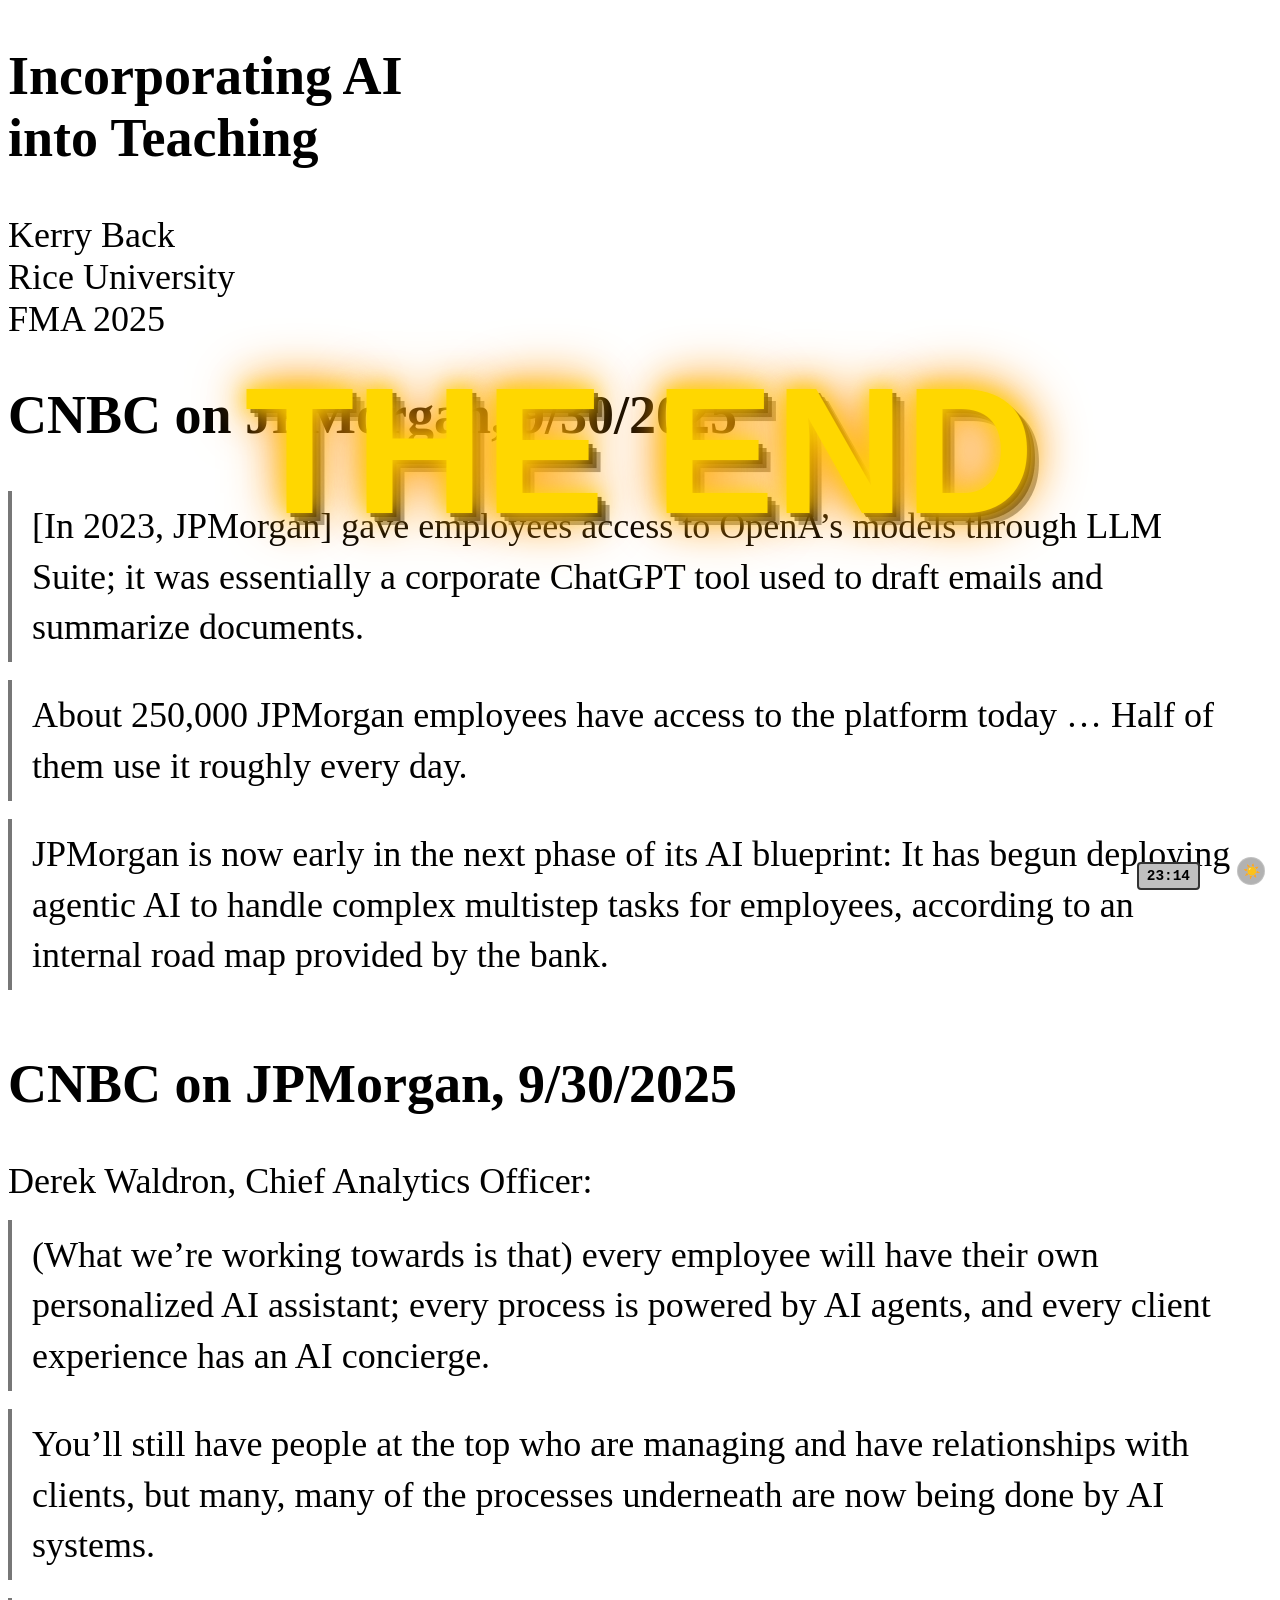
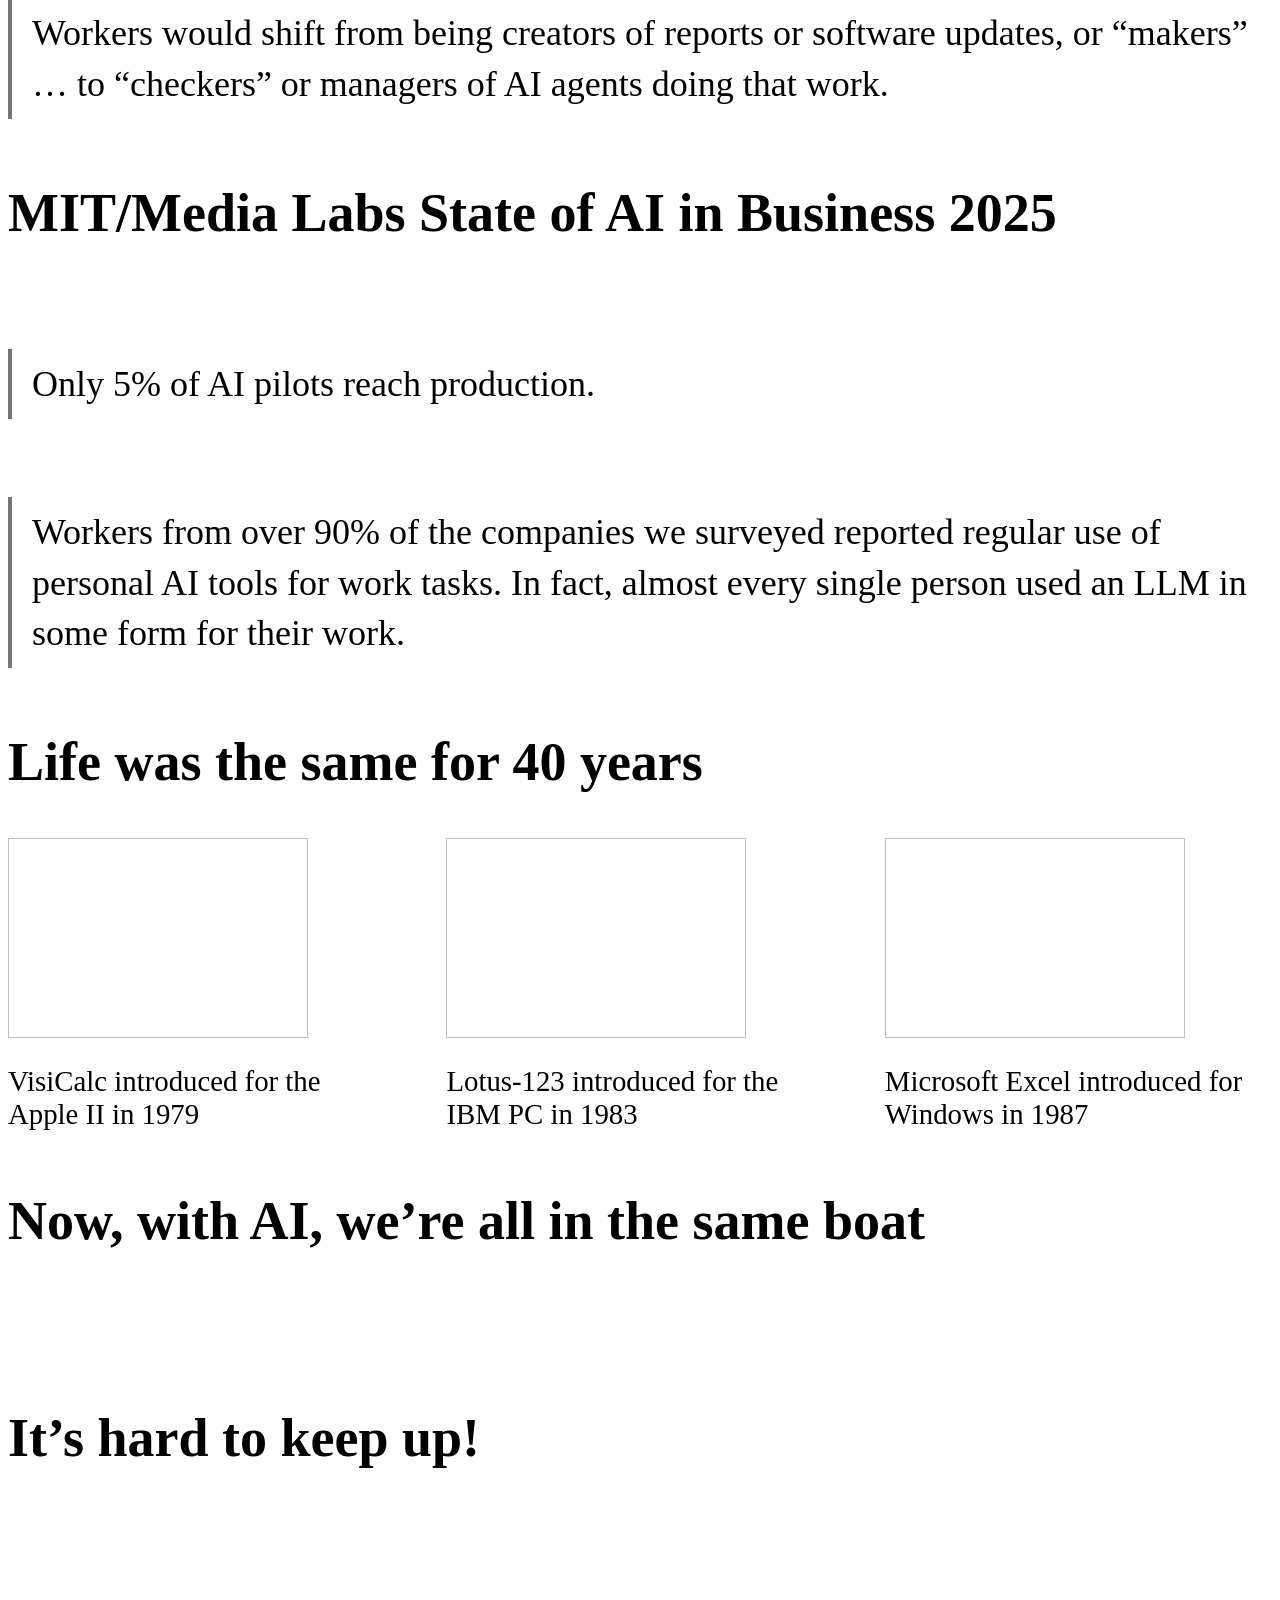
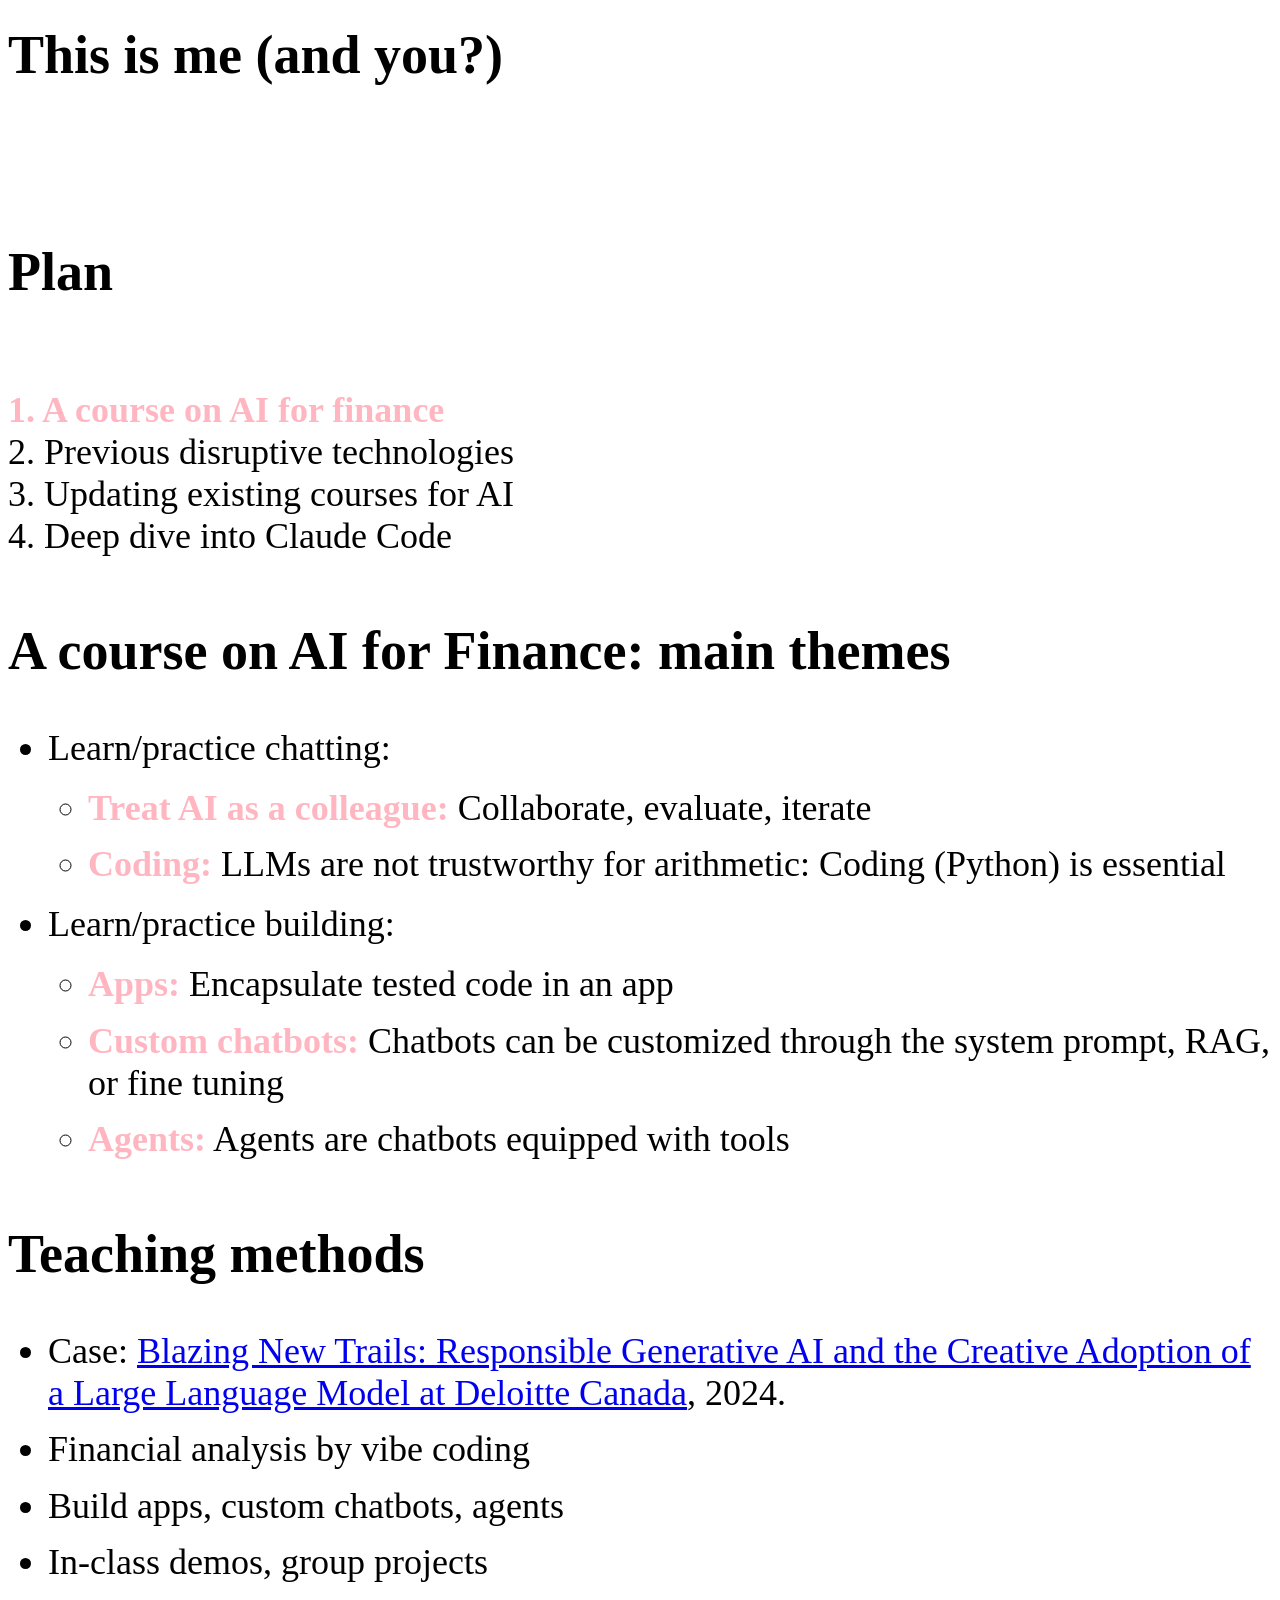
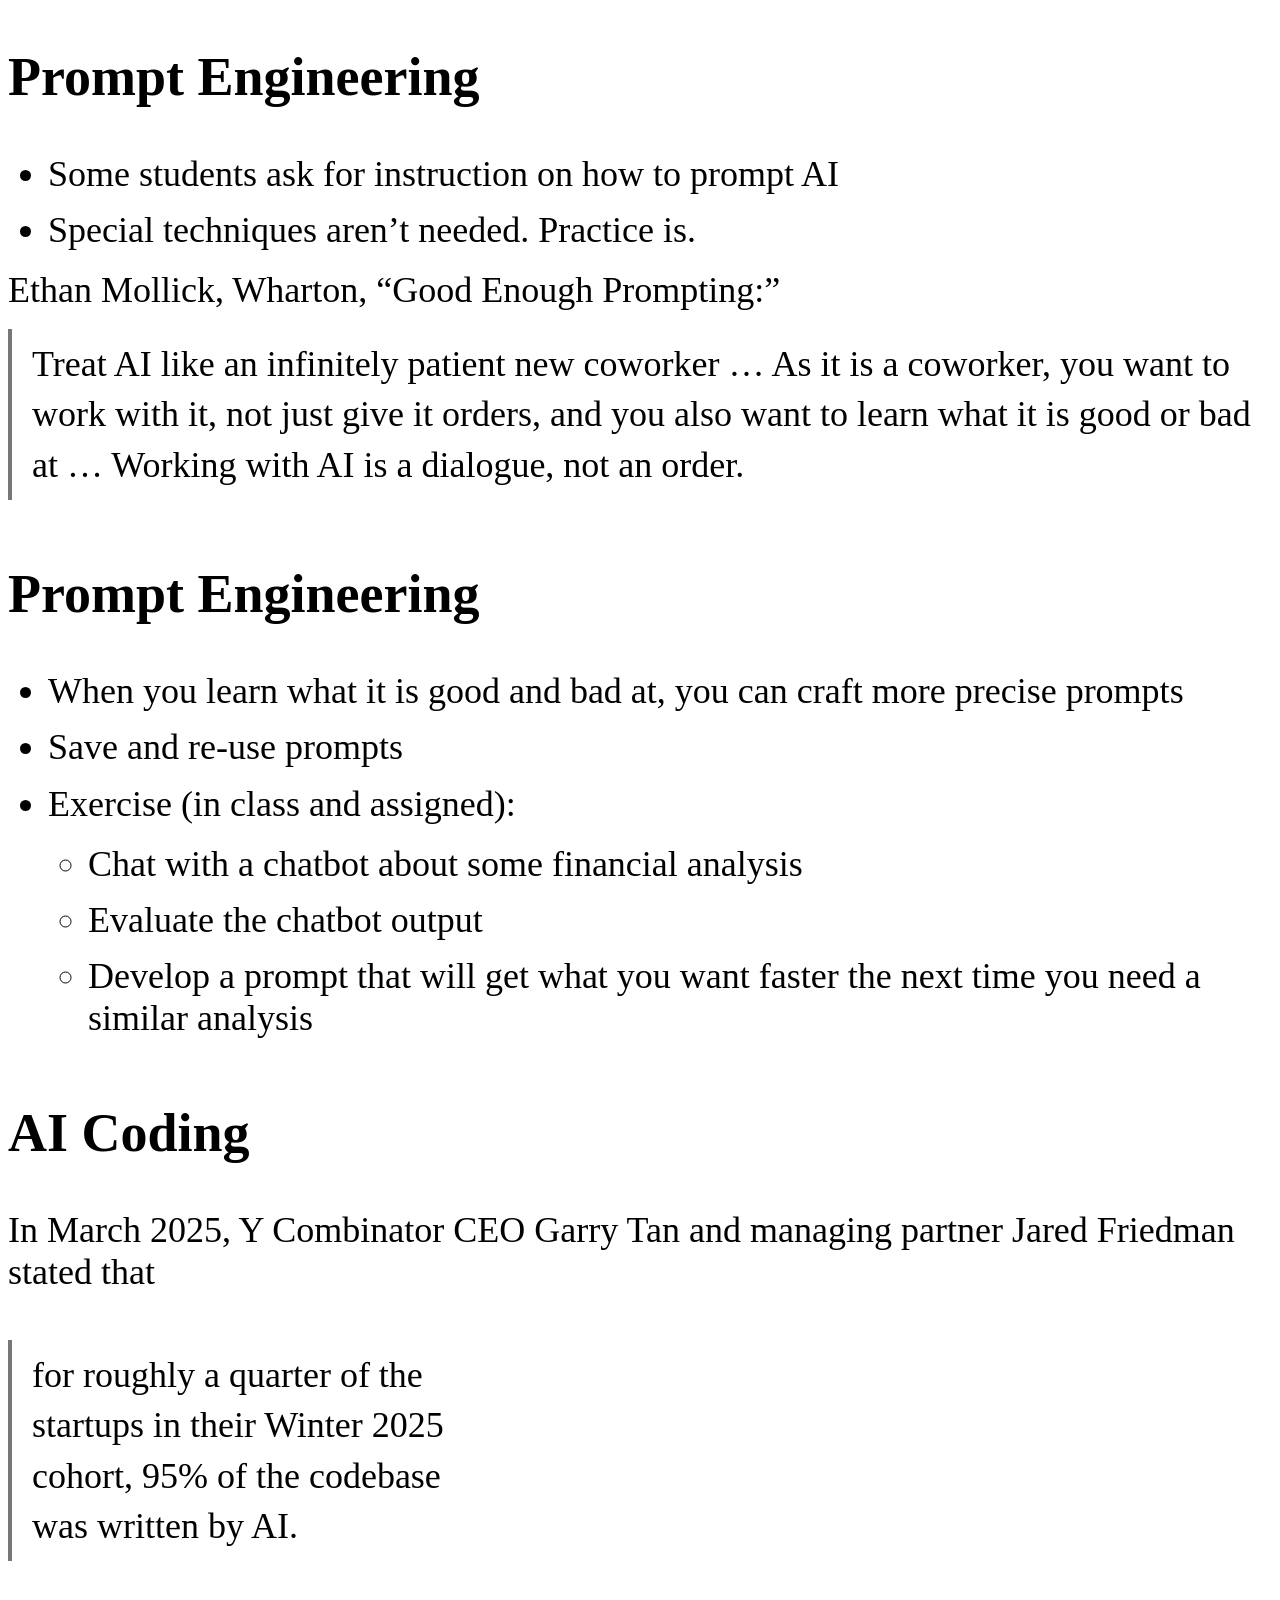
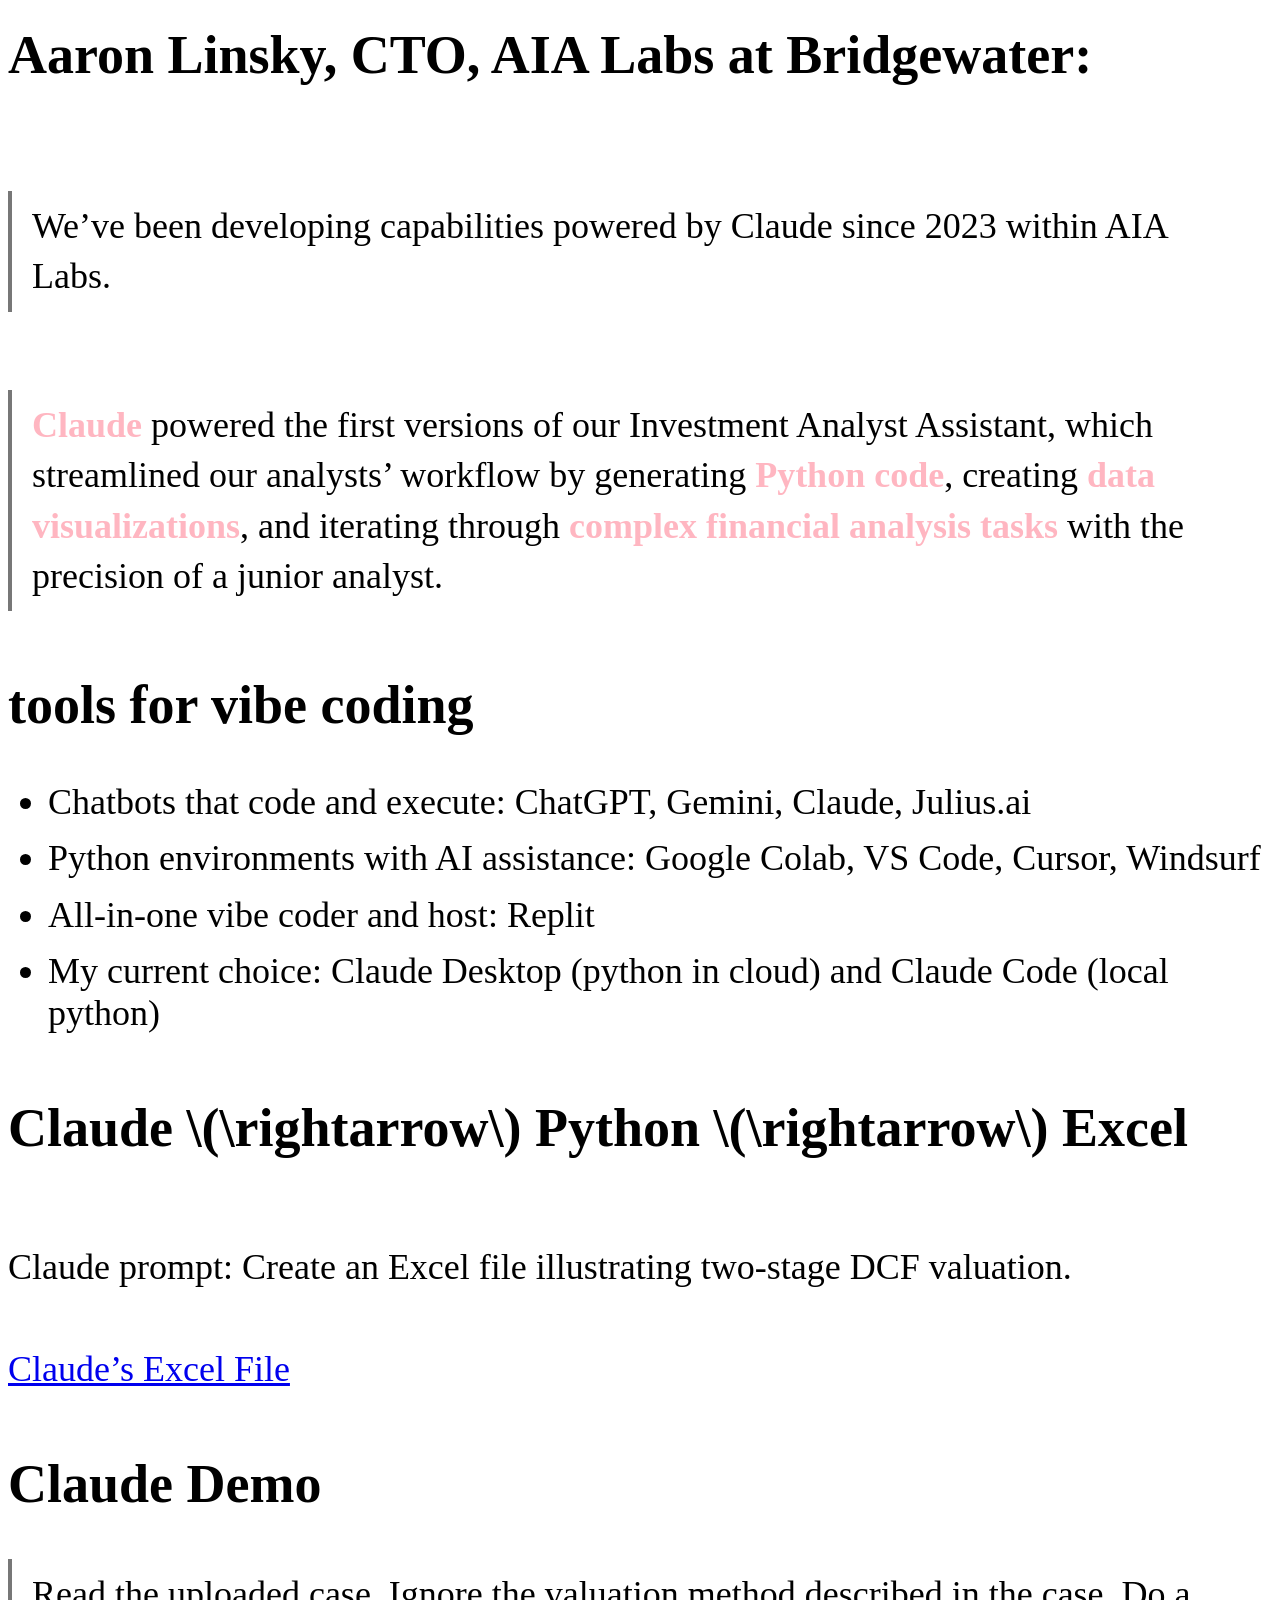
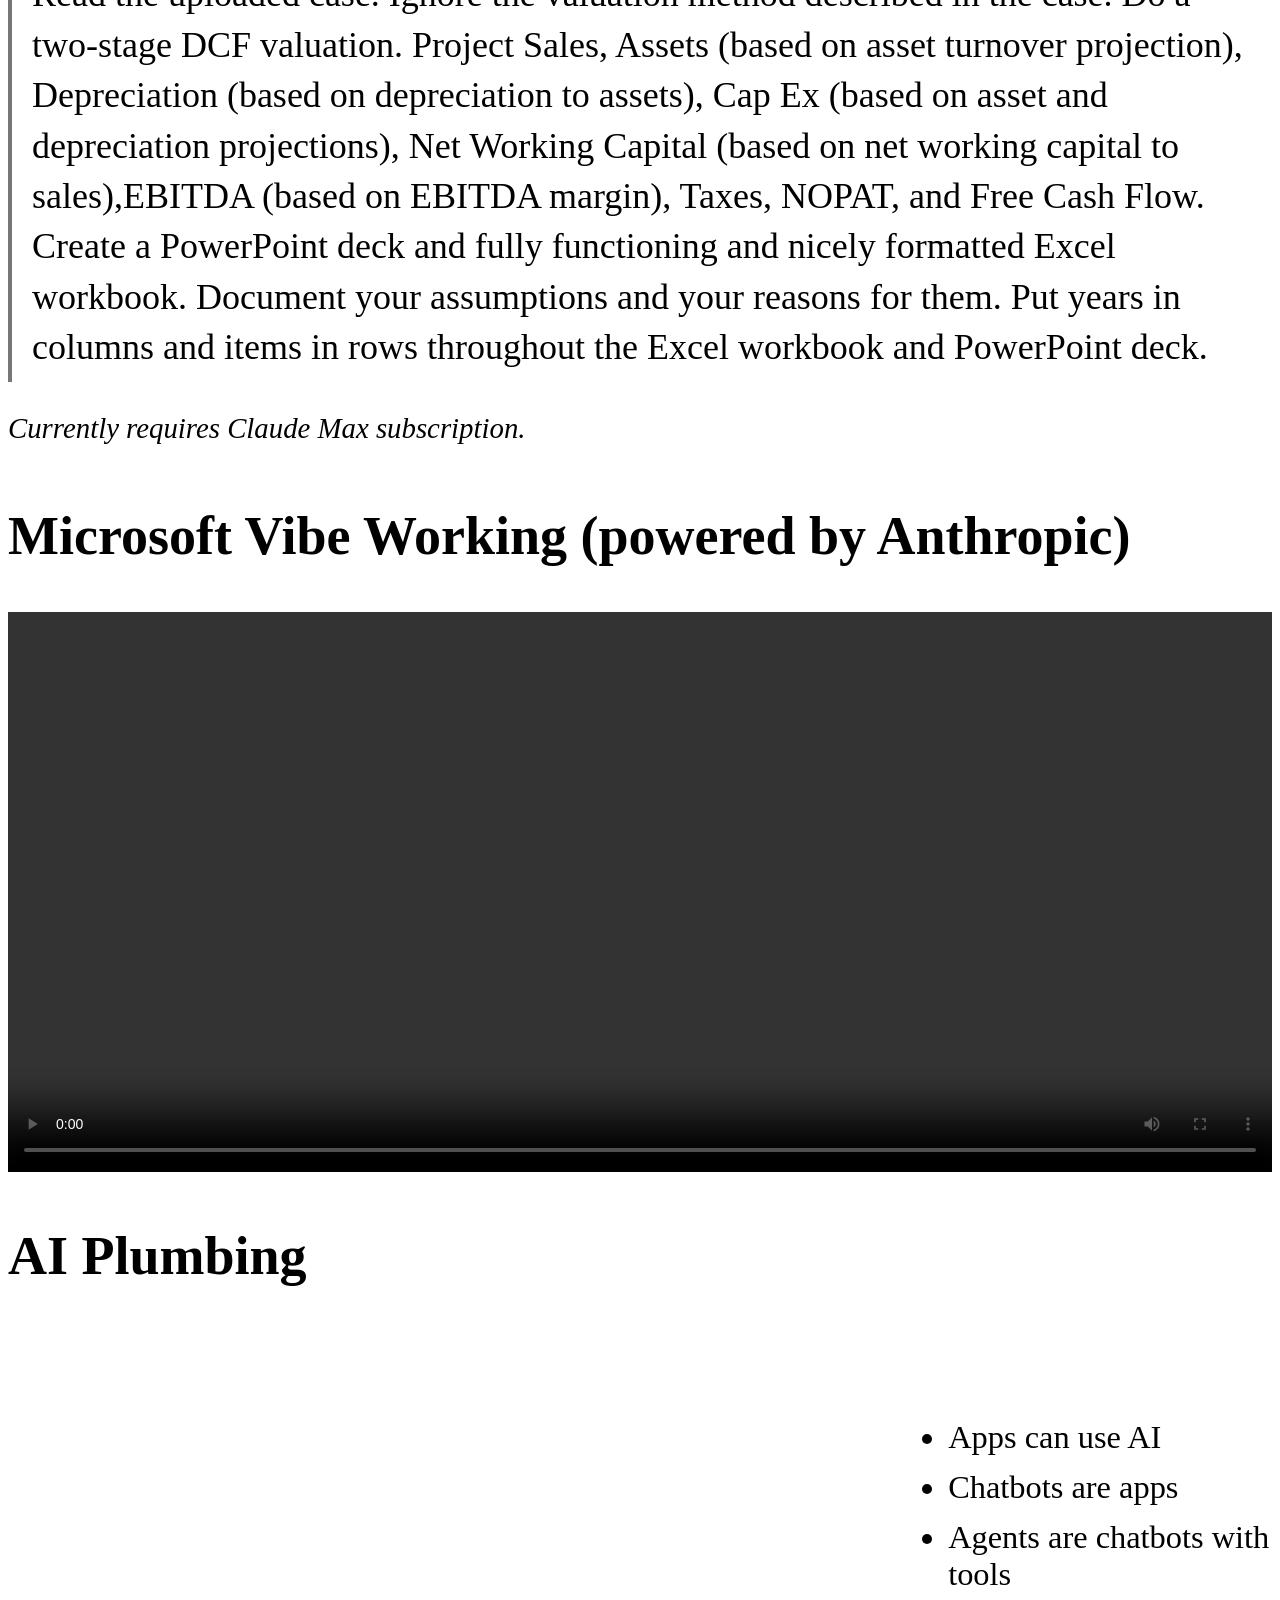
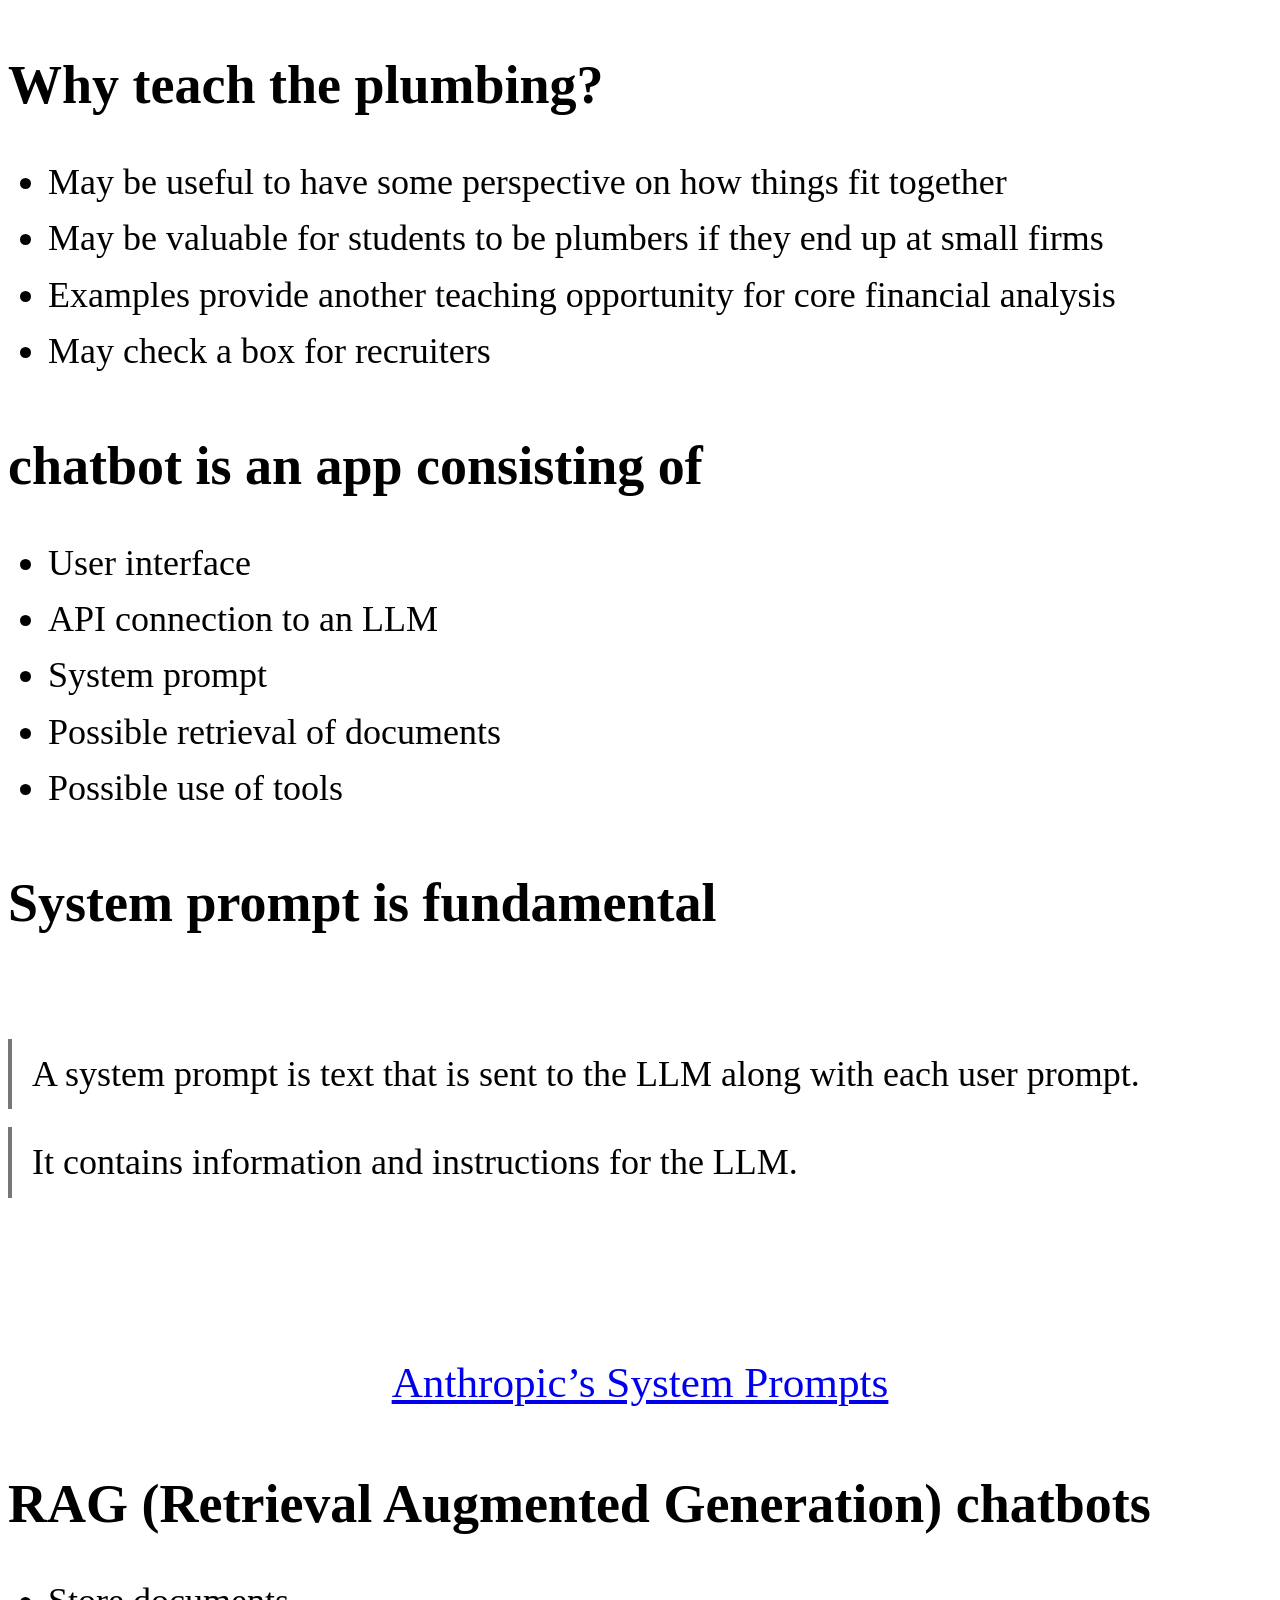
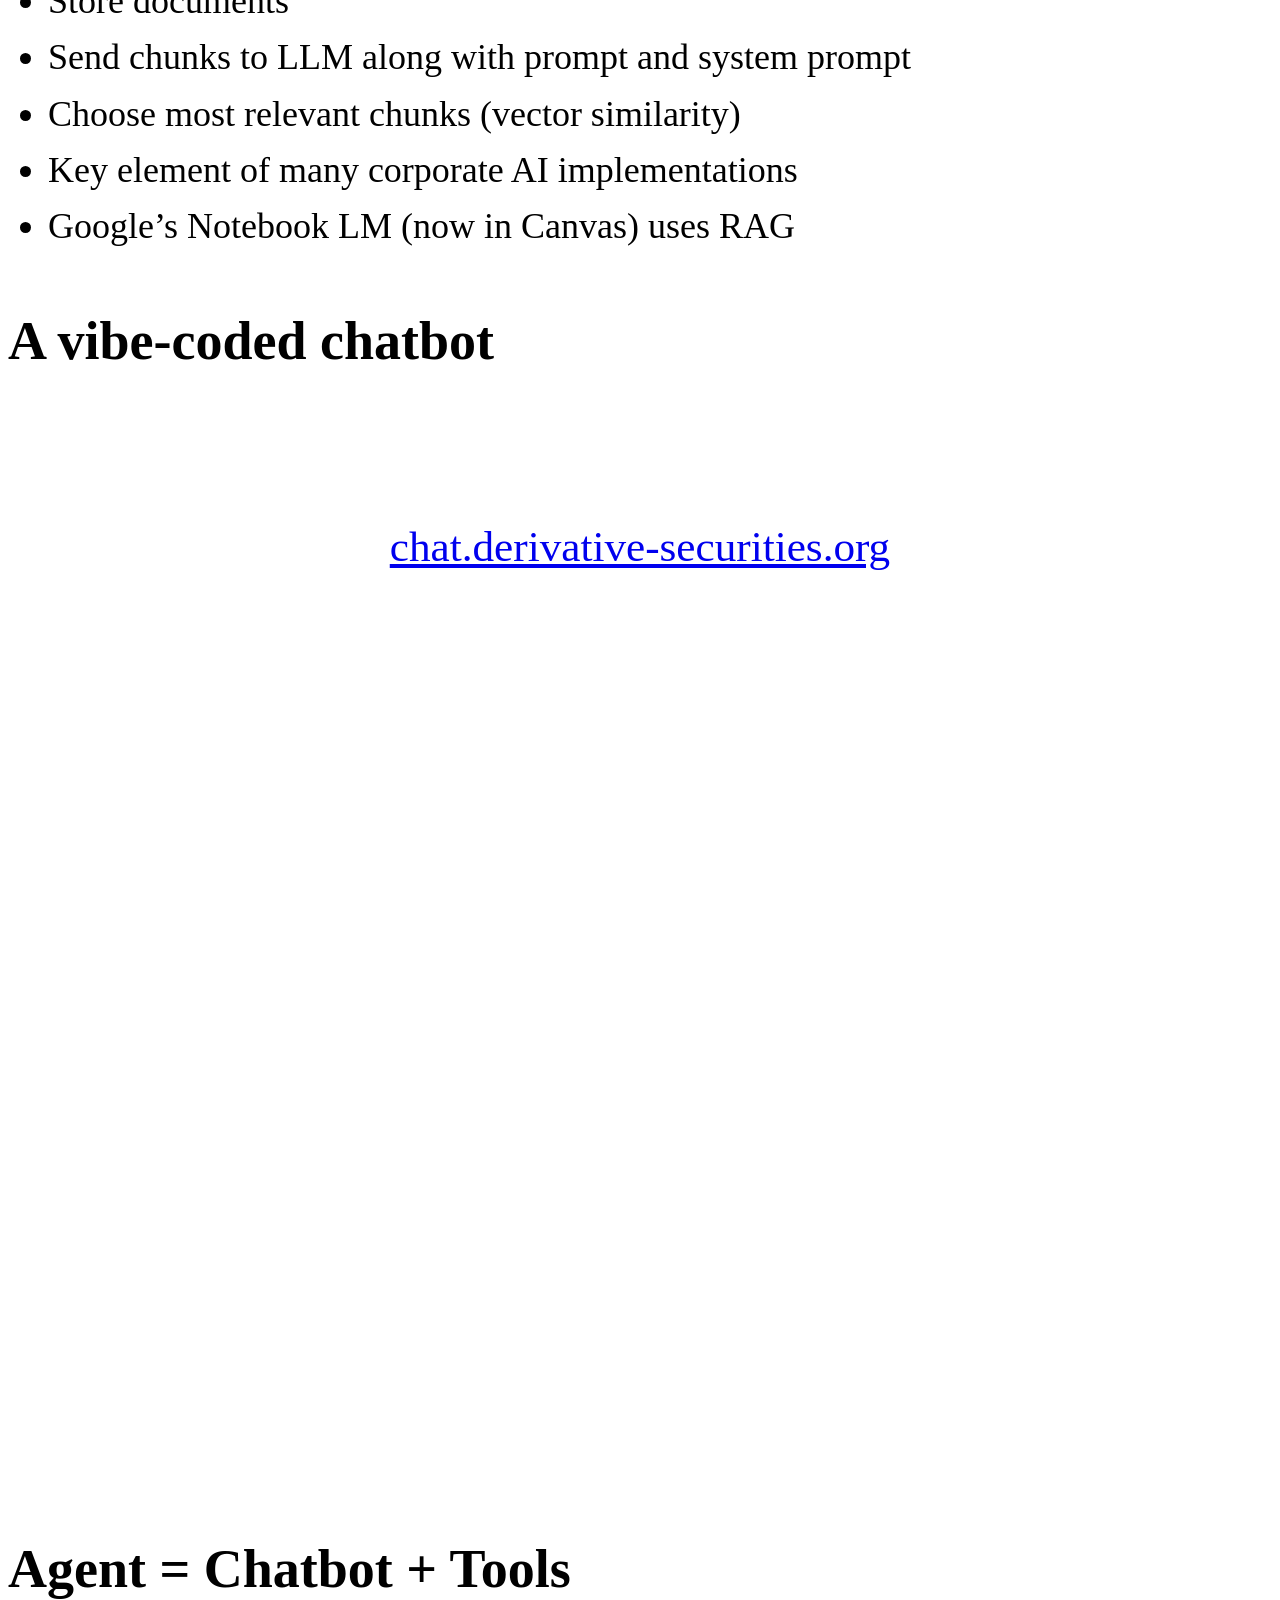
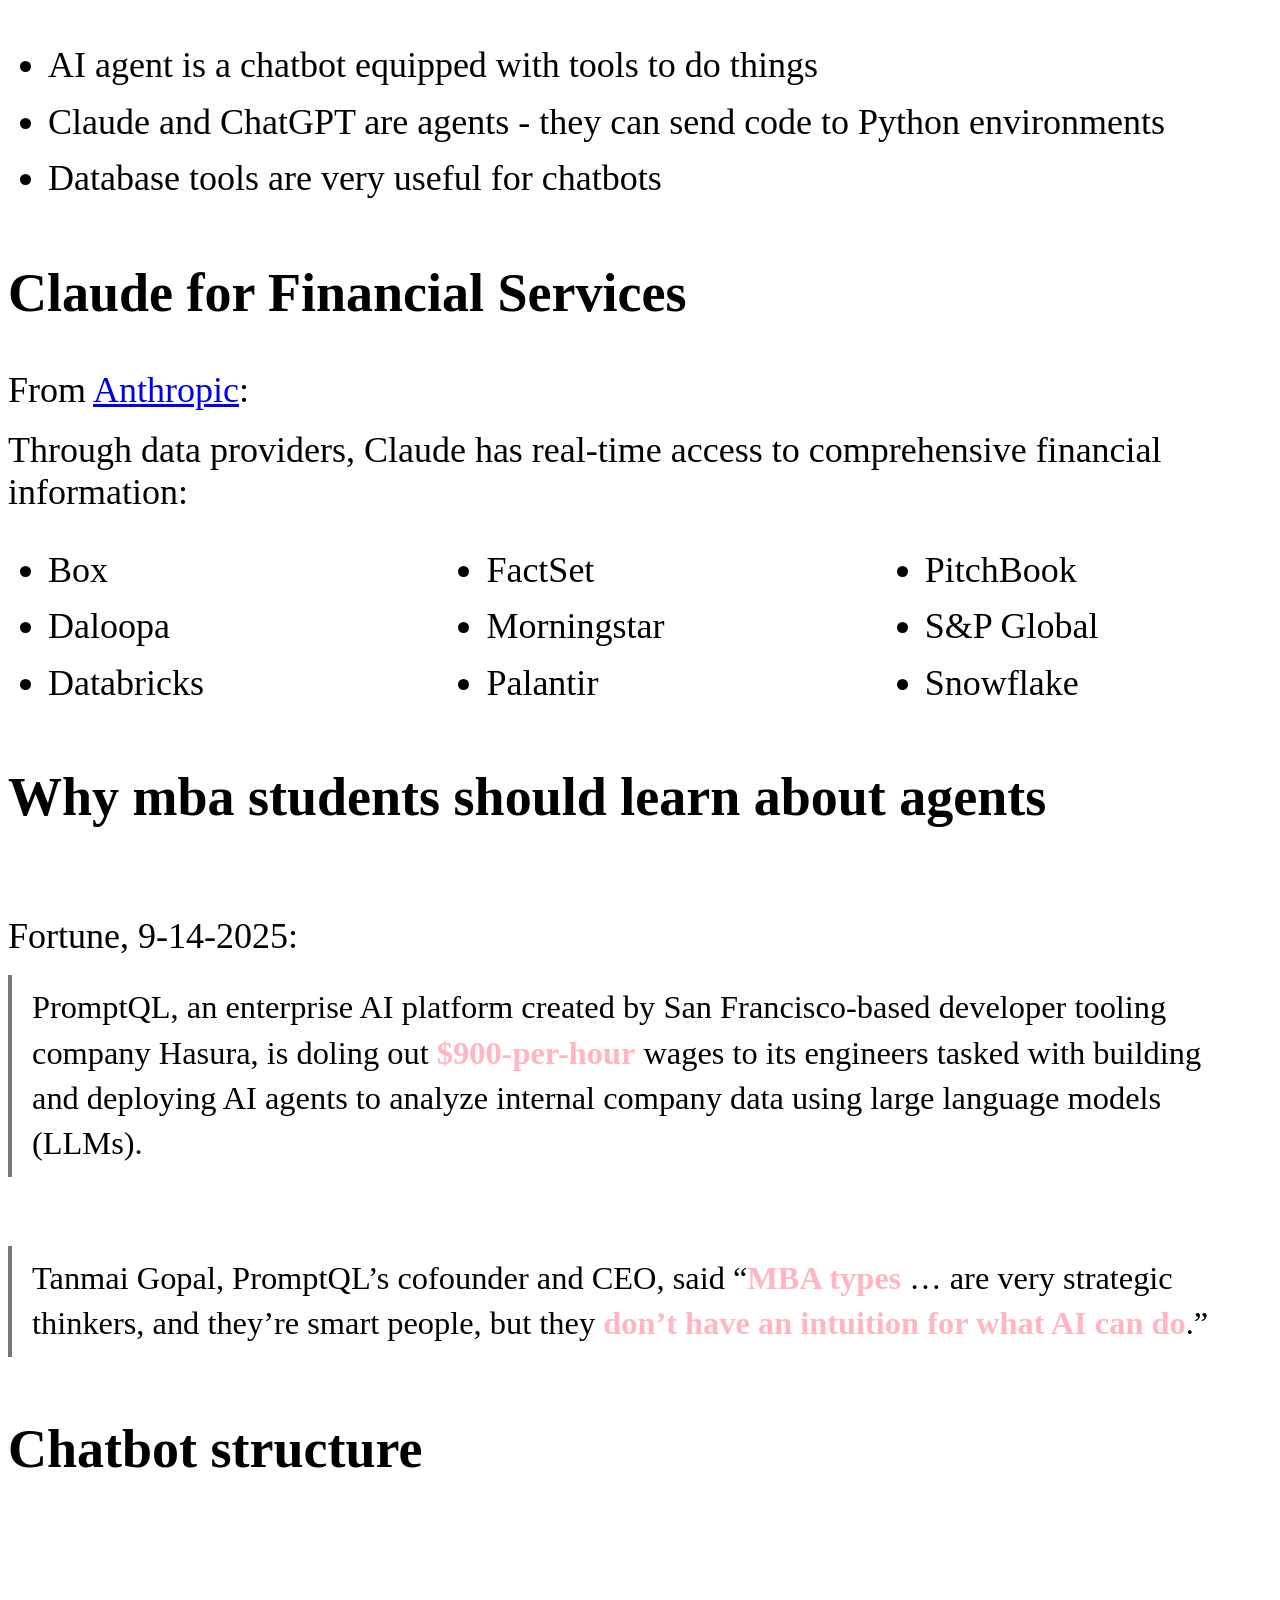
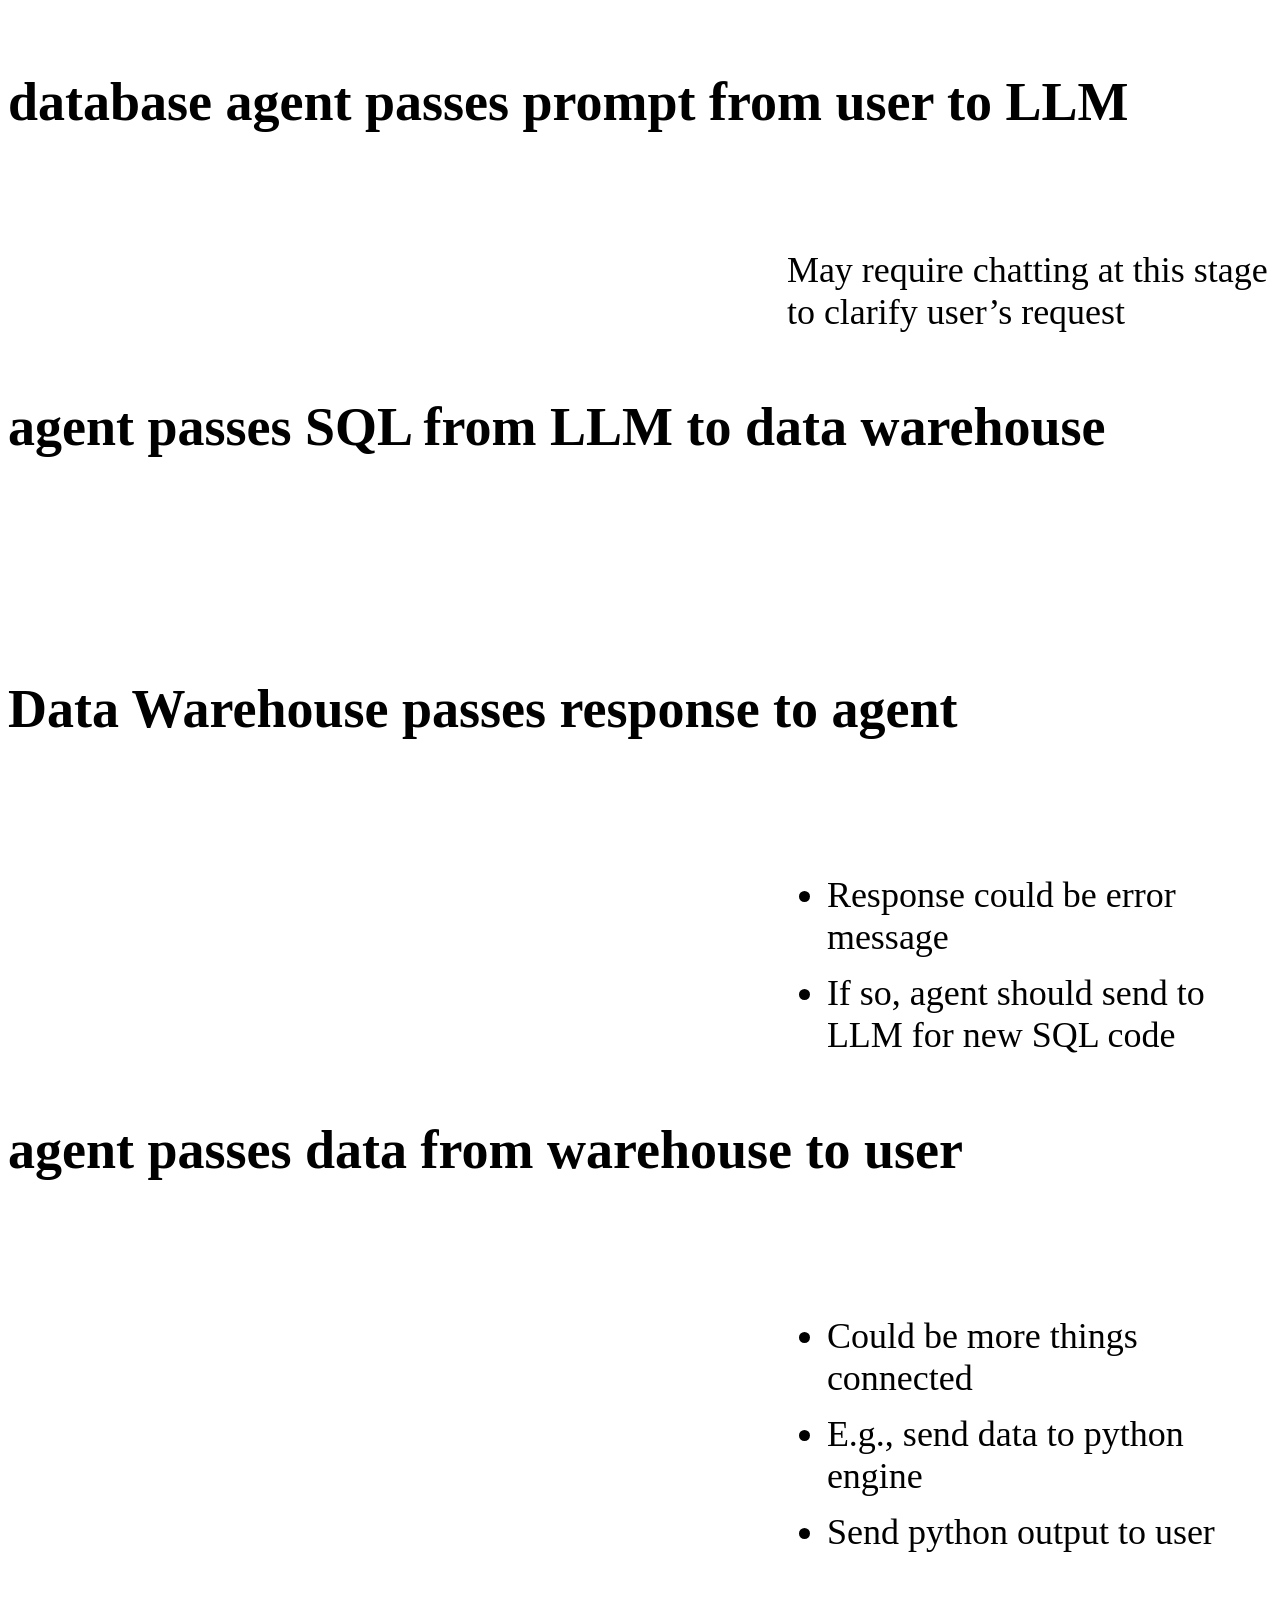
==== docs/index.html @ 0a2752c4 "Add blank slide before The End animation 🤖 Generated with [Claude Code](https://claude.com/claude-co" ====
<!DOCTYPE html>
<html lang="en"><head>
<script src="site_libs/clipboard/clipboard.min.js"></script>
<script src="site_libs/quarto-html/tabby.min.js"></script>
<script src="site_libs/quarto-html/popper.min.js"></script>
<script src="site_libs/quarto-html/tippy.umd.min.js"></script>
<link href="site_libs/quarto-html/tippy.css" rel="stylesheet">
<link href="site_libs/quarto-html/light-border.css" rel="stylesheet">
<link href="site_libs/quarto-html/quarto-syntax-highlighting-dark-b53751a350365c71b6c909e95f209ed1.css" rel="stylesheet" id="quarto-text-highlighting-styles"><meta charset="utf-8">
  <meta name="generator" content="quarto-1.6.42">

  <meta name="author" content="Kerry Back Rice University FMA 2025">
  <title>FMA Tutorial – Incorporating AI  into Teaching</title>
  <meta name="apple-mobile-web-app-capable" content="yes">
  <meta name="apple-mobile-web-app-status-bar-style" content="black-translucent">
  <meta name="viewport" content="width=device-width, initial-scale=1.0, maximum-scale=1.0, user-scalable=no, minimal-ui">
  <link rel="stylesheet" href="site_libs/revealjs/dist/reset.css">
  <link rel="stylesheet" href="site_libs/revealjs/dist/reveal.css">
  <style>
    code{white-space: pre-wrap;}
    span.smallcaps{font-variant: small-caps;}
    div.columns{display: flex; gap: min(4vw, 1.5em);}
    div.column{flex: auto; overflow-x: auto;}
    div.hanging-indent{margin-left: 1.5em; text-indent: -1.5em;}
    ul.task-list{list-style: none;}
    ul.task-list li input[type="checkbox"] {
      width: 0.8em;
      margin: 0 0.8em 0.2em -1em; /* quarto-specific, see https://github.com/quarto-dev/quarto-cli/issues/4556 */ 
      vertical-align: middle;
    }
  </style>
  <link rel="stylesheet" href="site_libs/revealjs/dist/theme/quarto-b17fa0af1ad93c2b7802af2443afaf9b.css">
  <link rel="stylesheet" href="custom-spacing.css">
  <link href="site_libs/revealjs/plugin/quarto-line-highlight/line-highlight.css" rel="stylesheet">
  <link href="site_libs/revealjs/plugin/reveal-menu/menu.css" rel="stylesheet">
  <link href="site_libs/revealjs/plugin/reveal-menu/quarto-menu.css" rel="stylesheet">
  <link href="site_libs/revealjs/plugin/quarto-support/footer.css" rel="stylesheet">
  <style type="text/css">
    .reveal div.sourceCode {
      margin: 0;
      overflow: auto;
    }
    .reveal div.hanging-indent {
      margin-left: 1em;
      text-indent: -1em;
    }
    .reveal .slide:not(.center) {
      height: 100%;
      overflow-y: auto;
    }
    .reveal .slide.scrollable {
      overflow-y: auto;
    }
    .reveal .footnotes {
      height: 100%;
      overflow-y: auto;
    }
    .reveal .slide .absolute {
      position: absolute;
      display: block;
    }
    .reveal .footnotes ol {
      counter-reset: ol;
      list-style-type: none; 
      margin-left: 0;
    }
    .reveal .footnotes ol li:before {
      counter-increment: ol;
      content: counter(ol) ". "; 
    }
    .reveal .footnotes ol li > p:first-child {
      display: inline-block;
    }
    .reveal .slide ul,
    .reveal .slide ol {
      margin-bottom: 0.5em;
    }
    .reveal .slide ul li,
    .reveal .slide ol li {
      margin-top: 0.4em;
      margin-bottom: 0.2em;
    }
    .reveal .slide ul[role="tablist"] li {
      margin-bottom: 0;
    }
    .reveal .slide ul li > *:first-child,
    .reveal .slide ol li > *:first-child {
      margin-block-start: 0;
    }
    .reveal .slide ul li > *:last-child,
    .reveal .slide ol li > *:last-child {
      margin-block-end: 0;
    }
    .reveal .slide .columns:nth-child(3) {
      margin-block-start: 0.8em;
    }
    .reveal blockquote {
      box-shadow: none;
    }
    .reveal .tippy-content>* {
      margin-top: 0.2em;
      margin-bottom: 0.7em;
    }
    .reveal .tippy-content>*:last-child {
      margin-bottom: 0.2em;
    }
    .reveal .slide > img.stretch.quarto-figure-center,
    .reveal .slide > img.r-stretch.quarto-figure-center {
      display: block;
      margin-left: auto;
      margin-right: auto; 
    }
    .reveal .slide > img.stretch.quarto-figure-left,
    .reveal .slide > img.r-stretch.quarto-figure-left  {
      display: block;
      margin-left: 0;
      margin-right: auto; 
    }
    .reveal .slide > img.stretch.quarto-figure-right,
    .reveal .slide > img.r-stretch.quarto-figure-right  {
      display: block;
      margin-left: auto;
      margin-right: 0; 
    }
  </style>
</head>
<body class="quarto-dark">
  <div class="reveal">
    <div class="slides">

<section id="title-slide" class="quarto-title-block center">
  <h1 class="title">Incorporating AI <br>into Teaching</h1>

<div class="quarto-title-authors">
<div class="quarto-title-author">
<div class="quarto-title-author-name">
Kerry Back<br>Rice University<br>FMA 2025 
</div>
</div>
</div>

</section>
<section id="cnbc-on-jpmorgan-9302025" class="slide level2">
<h2>CNBC on JPMorgan, 9/30/2025</h2>
<div class="quote-box">
<p>[In 2023, JPMorgan] gave employees access to OpenA’s models through LLM Suite; it was essentially a corporate ChatGPT tool used to draft emails and summarize documents.</p>
</div>
<div class="quote-box">
<p>About 250,000 JPMorgan employees have access to the platform today … Half of them use it roughly every day.</p>
</div>
<div class="quote-box">
<p>JPMorgan is now early in the next phase of its AI blueprint: It has begun deploying agentic AI to handle complex multistep tasks for employees, according to an internal road map provided by the bank.</p>
</div>
</section>
<section id="cnbc-on-jpmorgan-9302025-1" class="slide level2">
<h2>CNBC on JPMorgan, 9/30/2025</h2>
<p>Derek Waldron, Chief Analytics Officer:</p>
<div class="quote-box">
<p>(What we’re working towards is that) every employee will have their own personalized AI assistant; every process is powered by AI agents, and every client experience has an AI concierge.</p>
</div>
<div class="quote-box">
<p>You’ll still have people at the top who are managing and have relationships with clients, but many, many of the processes underneath are now being done by AI systems.</p>
</div>
<div class="quote-box">
<p>Workers would shift from being creators of reports or software updates, or “makers” … to “checkers” or managers of AI agents doing that work.</p>
</div>
</section>
<section id="mitmedia-labs-state-of-ai-in-business-2025" class="slide level2">
<h2>MIT/Media Labs State of AI in Business 2025</h2>
<p><br></p>
<div class="quote-box">
<p>Only 5% of AI pilots reach production.</p>
</div>
<p><br></p>
<div class="quote-box">
<p>Workers from over 90% of the companies we surveyed reported regular use of personal AI tools for work tasks. In fact, almost every single person used an LLM in some form for their work.</p>
</div>
</section>
<section id="life-was-the-same-for-40-years" class="slide level2">
<h2>Life was the same for 40 years</h2>
<div class="columns">
<div class="column" style="width:33%;">
<p><img data-src="images/visicalc.png" width="300" height="200"></p>
<div style="font-size: 0.8em;">
<p>VisiCalc introduced for the Apple II in 1979</p>
</div>
</div><div class="column" style="width:33%;">
<p><img data-src="images/lotus-123.jpg" width="300" height="200"></p>
<div style="font-size: 0.8em;">
<p>Lotus-123 introduced for the IBM PC in 1983</p>
</div>
</div><div class="column" style="width:33%;">
<p><img data-src="images/excel20.png" width="300" height="200"></p>
<div style="font-size: 0.8em;">
<p>Microsoft Excel introduced for Windows in 1987</p>
</div>
</div></div>
</section>
<section id="now-with-ai-were-all-in-the-same-boat" class="slide level2">
<h2>Now, with AI, we’re all in the same boat</h2>
<div class="fragment">
<div style="text-align: center; margin-top: 50px;">
<p><img data-src="images/ducks-sinking.png" style="max-height: 500px; width: auto;"></p>
</div>
</div>
</section>
<section id="its-hard-to-keep-up" class="slide level2">
<h2>It’s hard to keep up!</h2>
<div style="text-align: center; margin-top: 50px;">
<p><img data-src="images/coyote11.png" style="max-height:500px; width: auto;"></p>
</div>
</section>
<section id="this-is-me-and-you" class="slide level2">
<h2>This is me (and you?)</h2>
<div style="text-align: center; margin-top: 50px;">
<p><img data-src="images/coyote21.png" style="max-height:500px; width: auto;"></p>
</div>
</section>
<section id="plan" class="slide level2">
<h2>Plan</h2>
<p><br> <span class="highlight"> 1. A course on AI for finance</span> <br> 2. Previous disruptive technologies <br> 3. Updating existing courses for AI <br> 4. Deep dive into Claude Code</p>
</section>
<section id="a-course-on-ai-for-finance-main-themes" class="slide level2">
<h2>A course on AI for Finance: main themes</h2>
<ul>
<li>Learn/practice chatting:
<ul>
<li><span class="highlight">Treat AI as a colleague:</span> Collaborate, evaluate, iterate</li>
<li><span class="highlight">Coding:</span> LLMs are not trustworthy for arithmetic: Coding (Python) is essential</li>
</ul></li>
<li>Learn/practice building:
<ul>
<li><span class="highlight">Apps:</span> Encapsulate tested code in an app</li>
<li><span class="highlight">Custom chatbots:</span> Chatbots can be customized through the system prompt, RAG, or fine tuning</li>
<li><span class="highlight">Agents:</span> Agents are chatbots equipped with tools</li>
</ul></li>
</ul>
</section>
<section id="teaching-methods" class="slide level2">
<h2>Teaching methods</h2>
<ul>
<li>Case: <a href="https://store.hbr.org/product/blazing-new-trails-responsible-generative-ai-and-the-creative-adoption-of-a-large-language-model-at-deloitte-canada/HEC382?srsltid=AfmBOoo8whYuCV6aPeMolvqA2FNyJJz0-l8D3oFSoKKObmqppQ_Y_QcO">Blazing New Trails: Responsible Generative AI and the Creative Adoption of a Large Language Model at Deloitte Canada</a>, 2024.</li>
<li>Financial analysis by vibe coding</li>
<li>Build apps, custom chatbots, agents</li>
<li>In-class demos, group projects</li>
</ul>
</section>
<section id="prompt-engineering" class="slide level2">
<h2>Prompt Engineering</h2>
<ul>
<li>Some students ask for instruction on how to prompt AI</li>
<li>Special techniques aren’t needed. Practice is.</li>
</ul>
<p>Ethan Mollick, Wharton, “Good Enough Prompting:”</p>
<div class="quote-box">
<p>Treat AI like an infinitely patient new coworker … As it is a coworker, you want to work with it, not just give it orders, and you also want to learn what it is good or bad at … Working with AI is a dialogue, not an order.</p>
</div>
</section>
<section id="prompt-engineering-1" class="slide level2">
<h2>Prompt Engineering</h2>
<ul>
<li>When you learn what it is good and bad at, you can craft more precise prompts</li>
<li>Save and re-use prompts</li>
<li>Exercise (in class and assigned):
<ul>
<li>Chat with a chatbot about some financial analysis</li>
<li>Evaluate the chatbot output</li>
<li>Develop a prompt that will get what you want faster the next time you need a similar analysis</li>
</ul></li>
</ul>
</section>
<section id="ai-coding" class="slide level2">
<h2>AI Coding</h2>
<p>In March 2025, Y Combinator CEO Garry Tan and managing partner Jared Friedman stated that</p>
<div class="columns" style="display: flex; align-items: center;">
<div class="column" style="width: 40%; display: flex; align-items: center;">
<div class="quote-box">
<p>for roughly a quarter of the startups in their Winter 2025 cohort, 95% of the codebase was written by AI.</p>
</div>
</div><div class="column" style="width: 60%; display: flex; align-items: center; justify-content: center;">
<div class="fragment">
<p><img data-src="images/bugs-bunny.png" style="max-height: 400px; width: auto;"></p>
</div>
</div></div>
</section>
<section id="aaron-linsky-cto-aia-labs-at-bridgewater" class="slide level2">
<h2>Aaron Linsky, CTO, AIA Labs at Bridgewater:</h2>
<p><br></p>
<div class="quote-box">
<p>We’ve been developing capabilities powered by Claude since 2023 within AIA Labs.</p>
</div>
<p><br></p>
<div class="quote-box">
<p><span class="highlight">Claude</span> powered the first versions of our Investment Analyst Assistant, which streamlined our analysts’ workflow by generating <span class="highlight">Python code</span>, creating <span class="highlight">data visualizations</span>, and iterating through <span class="highlight"> complex financial analysis tasks</span> with the precision of a junior analyst.</p>
</div>
</section>
<section id="tools-for-vibe-coding" class="slide level2">
<h2>tools for vibe coding</h2>
<ul>
<li>Chatbots that code and execute: ChatGPT, Gemini, Claude, Julius.ai</li>
<li>Python environments with AI assistance: Google Colab, VS Code, Cursor, Windsurf</li>
<li>All-in-one vibe coder and host: Replit</li>
<li>My current choice: Claude Desktop (python in cloud) and Claude Code (local python)</li>
</ul>
</section>
<section id="claude-rightarrow-python-rightarrow-excel" class="slide level2">
<h2>Claude <span class="math inline">\(\rightarrow\)</span> Python <span class="math inline">\(\rightarrow\)</span> Excel</h2>
<p><br> Claude prompt: Create an Excel file illustrating two-stage DCF valuation.</p>
<p><br> <a href="https://iita2025.kerryback.com/claude-dcf-example.xlsx">Claude’s Excel File</a></p>
</section>
<section id="claude-demo" class="slide level2">
<h2>Claude Demo</h2>
<div style="font-size: 0.9em};">
<div class="quote-box">
<p>Read the uploaded case. Ignore the valuation method described in the case. Do a two-stage DCF valuation. Project Sales, Assets (based on asset turnover projection), Depreciation (based on depreciation to assets), Cap Ex (based on asset and depreciation projections), Net Working Capital (based on net working capital to sales),EBITDA (based on EBITDA margin), Taxes, NOPAT, and Free Cash Flow. Create a PowerPoint deck and fully functioning and nicely formatted Excel workbook. Document your assumptions and your reasons for them. Put years in columns and items in rows throughout the Excel workbook and PowerPoint deck.</p>
</div>
</div>
<div style="font-size: 0.8em; margin-top: 30px;">
<p><em>Currently requires Claude Max subscription.</em></p>
</div>
</section>
<section id="microsoft-vibe-working-powered-by-anthropic" class="slide level2">
<h2>Microsoft Vibe Working (powered by Anthropic)</h2>
<video width="100%" height="560px" controls="">
<source src="images/microsoft-vibe-working.mp4" type="video/mp4">
</video>
</section>
<section id="ai-plumbing" class="slide level2">
<h2>AI Plumbing</h2>
<p><br></p>
<div class="columns">
<div class="column" style="width:70%;">
<p><img data-src="images/ai_learning_progression.png" style="max-height: 500px; width: auto;"></p>
</div><div class="column" style="width:30%;">
<div style="font-size: 0.9em;">
<ul>
<li>Apps can use AI</li>
<li>Chatbots are apps</li>
<li>Agents are chatbots with tools</li>
</ul>
</div>
</div></div>
</section>
<section id="why-teach-the-plumbing" class="slide level2">
<h2>Why teach the plumbing?</h2>
<ul>
<li>May be useful to have some perspective on how things fit together</li>
<li>May be valuable for students to be plumbers if they end up at small firms</li>
<li>Examples provide another teaching opportunity for core financial analysis</li>
<li>May check a box for recruiters</li>
</ul>
</section>
<section id="chatbot-is-an-app-consisting-of" class="slide level2">
<h2>chatbot is an app consisting of</h2>
<ul>
<li>User interface</li>
<li>API connection to an LLM</li>
<li>System prompt</li>
<li>Possible retrieval of documents</li>
<li>Possible use of tools</li>
</ul>
</section>
<section id="system-prompt-is-fundamental" class="slide level2">
<h2>System prompt is fundamental</h2>
<p><br></p>
<div class="quote-box">
<p>A system prompt is text that is sent to the LLM along with each user prompt.</p>
</div>
<div class="quote-box">
<p>It contains information and instructions for the LLM.</p>
</div>
<p><br></p>
<div style="text-align: center; margin-top: 100px; font-size: 1.2em;">
<p><a href="https://docs.claude.com/en/release-notes/system-prompts#august-5-2025">Anthropic’s System Prompts</a></p>
</div>
</section>
<section id="rag-retrieval-augmented-generation-chatbots" class="slide level2">
<h2>RAG (Retrieval Augmented Generation) chatbots</h2>
<ul>
<li>Store documents<br>
</li>
<li>Send chunks to LLM along with prompt and system prompt</li>
<li>Choose most relevant chunks (vector similarity)</li>
<li>Key element of many corporate AI implementations</li>
<li>Google’s Notebook LM (now in Canvas) uses RAG</li>
</ul>
</section>
<section id="a-vibe-coded-chatbot" class="slide level2">
<h2>A vibe-coded chatbot</h2>
<div style="text-align: center; margin-top: 150px;">
<div style="font-size: 1.2em;">
<p><a href="https://chat.derivative-securities.org">chat.derivative-securities.org</a></p>
</div>
</div>
</section>
<section id="section" class="slide level2 fullscreen-slide">
<h2></h2>
<iframe src="https://chat.derivative-securities.org">
</iframe>
</section>
<section id="agent-chatbot-tools" class="slide level2">
<h2>Agent = Chatbot + Tools</h2>
<ul>
<li>AI agent is a chatbot equipped with tools to do things</li>
<li>Claude and ChatGPT are agents - they can send code to Python environments</li>
<li>Database tools are very useful for chatbots</li>
</ul>
</section>
<section id="claude-for-financial-services" class="slide level2">
<h2>Claude for Financial Services</h2>
<p>From <a href="https://www.anthropic.com/news/claude-for-financial-services">Anthropic</a>:</p>
<p>Through data providers, Claude has real-time access to comprehensive financial information:</p>
<div class="columns">
<div class="column" style="width:33%;">
<ul>
<li>Box</li>
<li>Daloopa</li>
<li>Databricks</li>
</ul>
</div><div class="column" style="width:33%;">
<ul>
<li>FactSet</li>
<li>Morningstar</li>
<li>Palantir</li>
</ul>
</div><div class="column" style="width:33%;">
<ul>
<li>PitchBook</li>
<li>S&amp;P Global</li>
<li>Snowflake</li>
</ul>
</div></div>
</section>
<section id="why-mba-students-should-learn-about-agents" class="slide level2">
<h2>Why mba students should learn about agents</h2>
<p><br> Fortune, 9-14-2025:</p>
<div style="font-size: 0.9em;">
<div class="quote-box">
<p>PromptQL, an enterprise AI platform created by San Francisco-based developer tooling company Hasura, is doling out <span class="highlight">$900-per-hour</span> wages to its engineers tasked with building and deploying AI agents to analyze internal company data using large language models (LLMs).</p>
</div>
<p><br></p>
<div class="quote-box">
<p>Tanmai Gopal, PromptQL’s cofounder and CEO, said “<span class="highlight">MBA types</span> … are very strategic thinkers, and they’re smart people, but they <span class="highlight">don’t have an intuition for what AI can do</span>.”</p>
</div>
</div>
</section>
<section id="chatbot-structure" class="slide level2">
<h2>Chatbot structure</h2>
<p><br> <img data-src="images/chatbot.png" style="max-height: 500px; width: auto;"></p>
</section>
<section id="database-agent-passes-prompt-from-user-to-llm" class="slide level2">
<h2>database agent passes prompt from user to LLM</h2>
<p><br></p>
<div class="columns">
<div class="column" style="width:60%;">
<p><img data-src="images/agent_v1.png" style="max-height: 500px; width: auto;"></p>
</div><div class="column" style="width:40%;">
<div style="font-size: 1.0em;">
<p>May require chatting at this stage to clarify user’s request</p>
</div>
</div></div>
</section>
<section id="agent-passes-sql-from-llm-to-data-warehouse" class="slide level2">
<h2>agent passes SQL from LLM to data warehouse</h2>
<p><br></p>
<div class="columns">
<div class="column" style="width:60%;">
<p><img data-src="images/agent_v2.png" style="max-height: 500px; width: auto;"></p>
</div><div class="column" style="width:40%;">

</div></div>
</section>
<section id="data-warehouse-passes-response-to-agent" class="slide level2">
<h2>Data Warehouse passes response to agent</h2>
<p><br></p>
<div class="columns">
<div class="column" style="width:60%;">
<p><img data-src="images/agent_v3.png" style="max-height: 500px; width: auto;"></p>
</div><div class="column" style="width:40%;">
<div style="font-size: 1.0em;">
<ul>
<li>Response could be error message</li>
<li>If so, agent should send to LLM for new SQL code</li>
</ul>
</div>
</div></div>
</section>
<section id="agent-passes-data-from-warehouse-to-user" class="slide level2">
<h2>agent passes data from warehouse to user</h2>
<p><br></p>
<div class="columns">
<div class="column" style="width:60%;">
<p><img data-src="images/agent_v4.png" style="max-height: 500px; width: auto;"></p>
</div><div class="column" style="width:40%;">
<ul>
<li>Could be more things connected</li>
<li>E.g., send data to python engine</li>
<li>Send python output to user</li>
</ul>
</div></div>
</section>
<section id="a-vibe-coded-databot" class="slide level2">
<h2>A vibe-coded databot</h2>
<div style="text-align: center; margin-top: 150px;">
<div style="font-size: 1.2em;">
<p><a href="https://data-portal.rice-business.org">data-portal.rice-business.org</a></p>
</div>
</div>
</section>
<section id="section-1" class="slide level2 fullscreen-slide">
<h2></h2>
<iframe src="https://data-portal.rice-business.org">
</iframe>
</section>
<section id="claude-code-demo" class="slide level2">
<h2>Claude code demo</h2>
<p>On Windows: Open PowerShell, install Claude Code, type <span class="highlight">claude</span> to run.</p>
<div class="quote-box">
<p>Create a streamlit app that takes a user prompt and sends it to OpenAI GPT 4.1 using my OPENAI_API_KEY stored in C:\users\kerry\Dropbox\.ENV. In the system prompt, tell GPT to respond in Spanish. Run the app.</p>
</div>
<div class="quote-box">
<p>Print the code in app.py to the screen and explain it.</p>
</div>
<div class="quote-box">
<p>Use my NGROK_TOKEN in C:\users\kerry\Dropbox\.ENV to tunnel the app.</p>
</div>
</section>
<section id="no-code-openai-custom-gpt" class="slide level2">
<h2>no-code openai custom gpt</h2>
<ul>
<li><span class="highlight">Configure</span>: Name, description, and system prompt</li>
<li><span class="highlight">Add capabilities</span>: Web browsing, DALL-E, Code Interpreter</li>
<li><span class="highlight">Upload knowledge</span>: Documents for RAG (PDFs, text files)</li>
<li><span class="highlight">Add actions</span>: Connect to external APIs (optional)</li>
<li><span class="highlight">Test &amp; publish</span>: Private, link-only, or public to GPT Store</li>
</ul>
<div style="font-size: 0.9em; margin-top: 30px;">
<p><em>Requires ChatGPT Plus subscription</em></p>
</div>
</section>
<section id="plan-1" class="slide level2">
<h2>Plan</h2>
<p><br> 1. A course on AI <br> <span class="highlight">2. Previous disruptive technologies</span> <br> 3. Updating existing courses for AI <br> 4. Deep dive into Claude Code</p>
</section>
<section id="handheld-calculators" class="slide level2">
<h2>Handheld Calculators</h2>
<ul>
<li>Much worry that students wouldn’t learn addition, subtraction, …
<ul>
<li>Studies haven’t found an effect</li>
<li>But primary schools still provide practice and assessments in which calculators are not allowed</li>
</ul></li>
<li>Some hoped that schools could move beyond calculation and teach deeper math</li>
</ul>
</section>
<section id="handheld-calculators-1" class="slide level2">
<h2>Handheld Calculators</h2>
<ul>
<li>Much worry that students wouldn’t learn addition, subtraction, …
<ul>
<li>Studies haven’t found an effect</li>
<li>But primary schools still provide practice and assessments in which calculators are not allowed</li>
</ul></li>
<li>Some hoped that schools could move beyond calculation and teach deeper math
<ul>
<li><span class="highlight">That didn’t seem to happen either</span></li>
</ul></li>
</ul>
</section>
<section id="personal-computers-spreadsheets" class="slide level2 scrollable">
<h2>Personal computers &amp; spreadsheets</h2>
<ol type="1">
<li>We added courses on how to use spreadsheets</li>
<li>We updated existing courses to use spreadsheets</li>
<li>We assess how well students can use spreadsheets (no pencil and paper valuation analyses)</li>
</ol>
<div class="fragment">
<blockquote>
<p>Teaching how to do finance in spreadsheets is a main goal.</p>
</blockquote>
</div>
</section>
<section id="why" class="slide level2">
<h2>Why?</h2>
<ul>
<li>Spreadsheets are used in business</li>
<li>Spreadsheets are ideal for teaching the logic of some things (valuation/capital budgeting)</li>
<li>Spreadsheets don’t automatically do the things we were teaching before (financial calculators <span class="math inline">\(\rightarrow\)</span> spreadsheets)</li>
</ul>
</section>
<section id="what-about-ai" class="slide level2">
<h2>What about AI?</h2>
<div class="fragment">
<p>✓ AI is used in business</p>
</div>
<div class="fragment">
<p>✓ AI is useful for teaching/tutoring</p>
</div>
<div class="fragment">
<p>✗ AI can automatically do many things we were teaching before</p>
</div>
<p><br></p>
<div class="fragment">
<div class="quote-box">
<p>AI is more like calculators than spreadsheets. We worry that students won’t learn skills that they need.<br>
<br> Like primary schools and arithmetic, we will need to have practice and assessments in which AI is not allowed.</p>
</div>
</div>
</section>
<section id="plan-2" class="slide level2">
<h2>Plan</h2>
<p><br> 1. A course on AI <br> 2. Previous disruptive technologies <br> <span class="highlight"> 3. Updating existing courses for AI</span> <br> 4. Deep dive into Claude Code</p>
</section>
<section id="what-should-we-teach" class="slide level2">
<h2>What should we teach?</h2>
<ul>
<li>We generally teach concepts first with slides (or board)</li>
<li>Then show in tools (usually Excel)</li>
<li>Now, there is a next step: chatbots and agents</li>
</ul>
<div class="fragment">
<div class="quote-box">
<p>Teach about implementation in Excel <span class="math inline">\(\rightarrow\)</span> students build Excel models.</p>
<p>Teach about implementation in AI <span class="math inline">\(\rightarrow\)</span> students have chats or build apps</p>
</div>
</div>
</section>
<section id="yeyati-brookings-2025" class="slide level2">
<h2>Yeyati, Brookings, 2025:</h2>
<div style="font-size: 0.9em;">
<div class="quote-box">
<p>As AI models begin to handle underwriting, compliance, and asset allocation, the traditional architecture of financial work is undergoing a fundamental shift.</p>
</div>
<div class="quote-box">
<p>As job descriptions evolve, so does the definition of financial talent. <span class="highlight">Excel is no longer a differentiator. Python is fast becoming the new Excel. </span></p>
</div>
<div class="quote-box">
<p>But technical skills alone will not cut it. The <span class="highlight">most in demand profiles today are those that speak both AI and finance</span>.</p>
</div>
</div>
</section>
<section id="how-can-we-assess" class="slide level2">
<h2>How can we assess?</h2>
<div>
<ul>
<li class="fragment">Out-of-class assignments should become “turn in your chat, its output, and your evaluation of the output” or “turn in your app.”</li>
<li class="fragment">In-class <span class="highlight">exams without AI</span> to ensure students understand concepts</li>
<li class="fragment">In-class <span class="highlight">exams with AI</span> that are more ambitious than exams today. Cases can become exams with AI assistance.</li>
</ul>
</div>
</section>
<section id="how-should-we-teach" class="slide level2">
<h2>How should we teach?</h2>
<ul>
<li>AI is a very effective tutor</li>
<li>We should take advantage of it</li>
<li>Asking students to <span class="highlight">chat with chatbots can replace “Do the assigned reading.”</span></li>
<li>Can be assigned before class or in class before slides</li>
</ul>
<div class="fragment">
<div class="quote-box">
<p>Ask your chatbot to teach you about … Be sure to tell it to ask you questions to ensure you are understanding.</p>
</div>
</div>
</section>
<section id="controlling-the-sources" class="slide level2">
<h2>Controlling the sources</h2>
<ul>
<li>Build RAG (Google’s Notebook LM or Custom GPT or …)</li>
<li>If sources are copyrighted, first ask AI for a complete report on the subject, read and edit the AI report, and add to system prompt “Teach from this report …” <br></li>
</ul>
<div class="fragment">
<div class="quote-box">
<p>But this is probably unnecessary for most topics. The LLMs are much, much more reliable than they were a couple of years ago when everyone was concerned about hallucinations.</p>
</div>
</div>
</section>
<section id="plan-3" class="slide level2">
<h2>Plan</h2>
<p><br> 1. A course on AI <br> 2. Previous disruptive technologies <br> 3. Updating existing courses for AI <br> <span class="highlight"> 4. Deep dive into Claude Code</span></p>
</section>
<section id="claude-code" class="slide level2">
<h2>Claude Code</h2>
<ul>
<li>Terminal based coding agent - also OpenAI Codex, Gemini CLI</li>
<li>Can be used as a plug-in to VS Code, Cursor, Windsurf</li>
<li>Uses standard Anthropic models, but seems to have a great system prompt</li>
</ul>
<div style="font-size: 0.9em; margin-top: 30px;">
<p><em>Requires Claude Pro subscription.</em></p>
</div>
</section>
<section id="capabilities" class="slide level2">
<h2>Capabilities</h2>
<ul>
<li>Create, edit, copy, move, delete files</li>
<li>Write, edit, and run <span class="highlight">Python</span> scripts and notebooks</li>
<li>Write, edit, and compile <span class="highlight">LaTeX</span> documents</li>
<li>Create and edit <span class="highlight">Word</span> docs, and <span class="highlight">PowerPoint</span> decks</li>
<li>Create GitHub repos and push and launch apps on hosts (Hugging Face Spaces, Streamlit Community Cloud, Koyeb, Render, …)</li>
</ul>
</section>
<section id="claude-code-demo-1" class="slide level2">
<h2>Claude Code Demo</h2>
<p><br> VSCode with Python and Claude Code extensions:</p>
<p><br></p>
<div class="quote-box">
<p>Create a Jupyter notebook for mean-variance optimization. Prompt the user for the number of assets, their means, standard deviations, and correlations and risk-free rate. Only ask for the minimum number of correlations required to compute the correlation matrix. Assume short sales are allowed. Compute and display the tangency portfolio.</p>
</div>
</section>
<section id="section-2" class="slide level2">
<h2></h2>
</section>
<section id="section-3" class="slide level2 has-dark-background" data-background-video="columbo_final.webm">
<h2></h2>
</section>
<section id="adding-tools-to-chatbots" class="slide level2">
<h2>Adding tools to chatbots</h2>
<ul>
<li>Anthropic created Model Context Protocol (MCP) for adding tools to chatbots. Recently simplified (mcpb files)</li>
<li>Demo of Claude Desktop with Rice Business Stock Market Data Portal (vibe coded MCP server)</li>
</ul>
<p><br></p>
<div class="quote-box">
<p>Using the Rice data portal, get adjusted closing prices for AAPL since Jan 1, 2025. Show the first 10 days. Compute daily returns as percent changes. Create a boxplot of the daily returns and provide a link.</p>
</div>
</section>
<section id="section-4" class="slide level2">
<h2></h2>
</section>
<section id="section-5" class="slide level2 the-end-slide">
<h2></h2>
<div class="the-end-animation">
THE END
</div>
<style>
.the-end-animation {
  position: fixed;
  top: 50%;
  left: 50%;
  transform: translate(-50%, -50%);
  font-size: 180px;
  font-weight: bold;
  font-family: 'Arial Black', sans-serif;
  color: #FFD700;
  white-space: nowrap;
  text-shadow:
    0 0 20px #FFD700,
    0 0 40px #FFA500,
    0 0 60px #FF8C00,
    4px 4px 0px rgba(0,0,0,0.8),
    8px 8px 0px rgba(0,0,0,0.6),
    12px 12px 0px rgba(0,0,0,0.4);
  z-index: 100;
}

.the-end-slide.present .the-end-animation {
  animation: fadeToDistance 6s ease-in-out forwards;
}

@keyframes fadeToDistance {
  0% {
    opacity: 1;
    transform: translate(-50%, -50%) scale(1);
  }
  30% {
    opacity: 1;
    transform: translate(-50%, -50%) scale(1);
  }
  100% {
    opacity: 0;
    transform: translate(-50%, -50%) scale(0.1);
  }
}

.the-end-slide {
  background: #000 !important;
}

body.light-theme .reveal .slides section.the-end-slide {
  background: #000 !important;
}

.reveal .slide-background.the-end-slide {
  background: #000 !important;
}
</style>
</section>
<section id="section-6" class="slide level2">
<h2></h2>
<div style="text-align: center; margin-top: 100px;">
<p><img data-src="images/genai4finance_qr.png" style="max-height: 500px; width: auto;"></p>
</div>
<div style="font-size: 1.2em; text-align: center; margin-top: 30px;">
<p><a href="https://genai4finance.kerryback.com">genai4finance.kerryback.com</a></p>
</div>


</section>
    </div>
  <div class="quarto-auto-generated-content" style="display: none;">
<div class="footer footer-default">

</div>
</div></div>

  <script>window.backupDefine = window.define; window.define = undefined;</script>
  <script src="site_libs/revealjs/dist/reveal.js"></script>
  <!-- reveal.js plugins -->
  <script src="site_libs/revealjs/plugin/quarto-line-highlight/line-highlight.js"></script>
  <script src="site_libs/revealjs/plugin/pdf-export/pdfexport.js"></script>
  <script src="site_libs/revealjs/plugin/reveal-menu/menu.js"></script>
  <script src="site_libs/revealjs/plugin/reveal-menu/quarto-menu.js"></script>
  <script src="site_libs/revealjs/plugin/quarto-support/support.js"></script>
  

  <script src="site_libs/revealjs/plugin/notes/notes.js"></script>
  <script src="site_libs/revealjs/plugin/search/search.js"></script>
  <script src="site_libs/revealjs/plugin/zoom/zoom.js"></script>
  <script src="site_libs/revealjs/plugin/math/math.js"></script>
  <script>window.define = window.backupDefine; window.backupDefine = undefined;</script>

  <script>

      // Full list of configuration options available at:
      // https://revealjs.com/config/
      Reveal.initialize({
'controlsAuto': true,
'previewLinksAuto': false,
'pdfSeparateFragments': false,
'autoAnimateEasing': "ease",
'autoAnimateDuration': 1,
'autoAnimateUnmatched': true,
'jumpToSlide': true,
'menu': {"side":"left","useTextContentForMissingTitles":true,"markers":false,"loadIcons":false,"custom":[{"title":"Tools","icon":"<i class=\"fas fa-gear\"></i>","content":"<ul class=\"slide-menu-items\">\n<li class=\"slide-tool-item active\" data-item=\"0\"><a href=\"#\" onclick=\"RevealMenuToolHandlers.fullscreen(event)\"><kbd>f</kbd> Fullscreen</a></li>\n<li class=\"slide-tool-item\" data-item=\"1\"><a href=\"#\" onclick=\"RevealMenuToolHandlers.speakerMode(event)\"><kbd>s</kbd> Speaker View</a></li>\n<li class=\"slide-tool-item\" data-item=\"2\"><a href=\"#\" onclick=\"RevealMenuToolHandlers.overview(event)\"><kbd>o</kbd> Slide Overview</a></li>\n<li class=\"slide-tool-item\" data-item=\"3\"><a href=\"#\" onclick=\"RevealMenuToolHandlers.togglePdfExport(event)\"><kbd>e</kbd> PDF Export Mode</a></li>\n<li class=\"slide-tool-item\" data-item=\"4\"><a href=\"#\" onclick=\"RevealMenuToolHandlers.toggleScrollView(event)\"><kbd>r</kbd> Scroll View Mode</a></li>\n<li class=\"slide-tool-item\" data-item=\"5\"><a href=\"#\" onclick=\"RevealMenuToolHandlers.keyboardHelp(event)\"><kbd>?</kbd> Keyboard Help</a></li>\n</ul>"}],"openButton":true},
'smaller': false,
 
        // Display controls in the bottom right corner
        controls: false,

        // Help the user learn the controls by providing hints, for example by
        // bouncing the down arrow when they first encounter a vertical slide
        controlsTutorial: false,

        // Determines where controls appear, "edges" or "bottom-right"
        controlsLayout: 'edges',

        // Visibility rule for backwards navigation arrows; "faded", "hidden"
        // or "visible"
        controlsBackArrows: 'faded',

        // Display a presentation progress bar
        progress: true,

        // Display the page number of the current slide
        slideNumber: false,

        // 'all', 'print', or 'speaker'
        showSlideNumber: 'all',

        // Add the current slide number to the URL hash so that reloading the
        // page/copying the URL will return you to the same slide
        hash: true,

        // Start with 1 for the hash rather than 0
        hashOneBasedIndex: false,

        // Flags if we should monitor the hash and change slides accordingly
        respondToHashChanges: true,

        // Push each slide change to the browser history
        history: true,

        // Enable keyboard shortcuts for navigation
        keyboard: true,

        // Enable the slide overview mode
        overview: true,

        // Disables the default reveal.js slide layout (scaling and centering)
        // so that you can use custom CSS layout
        disableLayout: false,

        // Vertical centering of slides
        center: false,

        // Enables touch navigation on devices with touch input
        touch: true,

        // Loop the presentation
        loop: false,

        // Change the presentation direction to be RTL
        rtl: false,

        // see https://revealjs.com/vertical-slides/#navigation-mode
        navigationMode: 'linear',

        // Randomizes the order of slides each time the presentation loads
        shuffle: false,

        // Turns fragments on and off globally
        fragments: true,

        // Flags whether to include the current fragment in the URL,
        // so that reloading brings you to the same fragment position
        fragmentInURL: false,

        // Flags if the presentation is running in an embedded mode,
        // i.e. contained within a limited portion of the screen
        embedded: false,

        // Flags if we should show a help overlay when the questionmark
        // key is pressed
        help: true,

        // Flags if it should be possible to pause the presentation (blackout)
        pause: true,

        // Flags if speaker notes should be visible to all viewers
        showNotes: false,

        // Global override for autoplaying embedded media (null/true/false)
        autoPlayMedia: null,

        // Global override for preloading lazy-loaded iframes (null/true/false)
        preloadIframes: null,

        // Number of milliseconds between automatically proceeding to the
        // next slide, disabled when set to 0, this value can be overwritten
        // by using a data-autoslide attribute on your slides
        autoSlide: 0,

        // Stop auto-sliding after user input
        autoSlideStoppable: true,

        // Use this method for navigation when auto-sliding
        autoSlideMethod: null,

        // Specify the average time in seconds that you think you will spend
        // presenting each slide. This is used to show a pacing timer in the
        // speaker view
        defaultTiming: null,

        // Enable slide navigation via mouse wheel
        mouseWheel: false,

        // The display mode that will be used to show slides
        display: 'block',

        // Hide cursor if inactive
        hideInactiveCursor: true,

        // Time before the cursor is hidden (in ms)
        hideCursorTime: 5000,

        // Opens links in an iframe preview overlay
        previewLinks: false,

        // Transition style (none/fade/slide/convex/concave/zoom)
        transition: 'none',

        // Transition speed (default/fast/slow)
        transitionSpeed: 'default',

        // Transition style for full page slide backgrounds
        // (none/fade/slide/convex/concave/zoom)
        backgroundTransition: 'none',

        // Number of slides away from the current that are visible
        viewDistance: 3,

        // Number of slides away from the current that are visible on mobile
        // devices. It is advisable to set this to a lower number than
        // viewDistance in order to save resources.
        mobileViewDistance: 2,

        // The "normal" size of the presentation, aspect ratio will be preserved
        // when the presentation is scaled to fit different resolutions. Can be
        // specified using percentage units.
        width: 1050,

        height: 700,

        // Factor of the display size that should remain empty around the content
        margin: 0.1,

        math: {
          mathjax: 'https://cdnjs.cloudflare.com/ajax/libs/mathjax/2.7.9/MathJax.js',
          config: 'TeX-AMS_HTML-full',
          tex2jax: {
            inlineMath: [['\\(','\\)']],
            displayMath: [['\\[','\\]']],
            balanceBraces: true,
            processEscapes: false,
            processRefs: true,
            processEnvironments: true,
            preview: 'TeX',
            skipTags: ['script','noscript','style','textarea','pre','code'],
            ignoreClass: 'tex2jax_ignore',
            processClass: 'tex2jax_process'
          },
        },

        // reveal.js plugins
        plugins: [QuartoLineHighlight, PdfExport, RevealMenu, QuartoSupport,

          RevealMath,
          RevealNotes,
          RevealSearch,
          RevealZoom
        ]
      });
    </script>
    <style>

    .theme-toggle-footer {

      position: fixed;

      bottom: 15px;

      right: 15px;

      z-index: 1000;

    }

    

    .theme-toggle-btn {

      background: rgba(0, 0, 0, 0.3);

      color: #ffd700;

      border: 1px solid rgba(255, 255, 255, 0.2);

      width: 28px;

      height: 28px;

      border-radius: 50%;

      cursor: pointer;

      font-size: 14px;

      transition: all 0.3s;

      display: flex;

      align-items: center;

      justify-content: center;

    }

    

    .theme-toggle-btn:hover {

      background: rgba(0, 0, 0, 0.5);

      transform: scale(1.1);

    }

    

    .theme-toggle-btn.light-mode {

      background: rgba(255, 255, 255, 0.8);

      color: #ff8c00;

      border: 1px solid rgba(0, 0, 0, 0.2);

    }

    

    .theme-toggle-btn.light-mode:hover {

      background: rgba(255, 255, 255, 0.95);

    }

    

    /* Global highlight styles that adapt to theme */

    .highlight {

      color: #FFB6C1;

      font-weight: bold;

    }

    

    /* Light mode override styles */

    html.light-theme,

    body.light-theme {

      background-color: #f7f3d3 !important;

      color: #333 !important;

    }

    

    body.light-theme .reveal {

      background: #f7f3d3 !important;

      background-color: #f7f3d3 !important;

      color: #333 !important;

    }

    

    body.light-theme .reveal .slides {

      background-color: #f7f3d3 !important;

    }

    

    body.light-theme .reveal .slides section {

      background: #f7f3d3 !important;

      background-color: #f7f3d3 !important;

      color: #333 !important;

    }

    

    body.light-theme .reveal .slides section:before,

    body.light-theme .reveal .slides section:after {

      background: #f7f3d3 !important;

    }

    

    body.light-theme .reveal .backgrounds {

      background-color: #f7f3d3 !important;

    }

    

    body.light-theme .reveal .backgrounds .slide-background {

      background-color: #f7f3d3 !important;

    }

    

    /* Override for background image slides - check if the slide-background has a style attribute with background-image */

    body.light-theme .reveal .backgrounds .slide-background[style*="background-image"] {

      background-color: transparent !important;

    }

    

    /* Override for background video slides */

    body.light-theme .reveal .backgrounds .slide-background[data-background-video] {

      background-color: transparent !important;

    }

    

    /* Make the content section transparent for background image slides */

    body.light-theme .reveal .slides section[data-background-image] {

      background: transparent !important;

      background-color: transparent !important;

    }

    

    /* Make the content section transparent for background video slides */

    body.light-theme .reveal .slides section[data-background-video] {

      background: transparent !important;

      background-color: transparent !important;

    }

    

    body.light-theme .reveal h1,

    body.light-theme .reveal h2,

    body.light-theme .reveal h3,

    body.light-theme .reveal h4,

    body.light-theme .reveal h5,

    body.light-theme .reveal h6 {

      color: #8b4513 !important;

    }

    

    body.light-theme .highlight {

      color: tomato !important;

      font-weight: bold;

    }

    

    body.light-theme blockquote {

      background: rgba(0, 0, 0, 0.05) !important;

      border-left: 4px solid #8b4513 !important;

      color: #333 !important;

      margin: 0 !important;

      padding: 1em !important;

    }

    

    /* Ensure blockquotes don't interfere with full page background */

    blockquote {

      background: transparent !important;

    }

    </style>

    

    <div class="theme-toggle-footer">

      <button class="theme-toggle-btn" onclick="toggleTheme()" title="Toggle theme">☀️</button>

    </div>

    

    <script>

    let currentTheme = 'dark';

    

    function toggleTheme() {

      const toggleBtn = document.querySelector('.theme-toggle-btn');

      

      if (currentTheme === 'dark') {

        // Switch to light theme

        toggleBtn.classList.add('light-mode');

        toggleBtn.innerHTML = '🌙';

        document.documentElement.classList.add('light-theme');

        document.body.classList.add('light-theme');

        currentTheme = 'light';

        localStorage.setItem('selectedTheme', 'light');

      } else {

        // Switch to dark theme

        toggleBtn.classList.remove('light-mode');

        toggleBtn.innerHTML = '☀️';

        document.documentElement.classList.remove('light-theme');

        document.body.classList.remove('light-theme');

        currentTheme = 'dark';

        localStorage.setItem('selectedTheme', 'dark');

      }

    }

    

    // Load saved theme preference on page load

    document.addEventListener('DOMContentLoaded', function() {

      const savedTheme = localStorage.getItem('selectedTheme');

      // Default to dark mode - only switch to light if explicitly saved as light

      if (savedTheme === 'light') {

        toggleTheme();

      } else {

        // Ensure dark mode is set as default

        localStorage.setItem('selectedTheme', 'dark');

      }

    });

    </script>
    <div id="clock-footer" style="position: fixed; bottom: 10px; right: 80px; font-size: 0.9em; background-color: #c0c0c0; color: black; padding: 4px 8px; border: 2px solid #333; border-radius: 4px; font-family: 'Courier New', monospace; font-weight: bold; z-index: 100;"></div>

    <script>
    function updateClock() {
      const now = new Date();
      const hours = now.getHours();
      const minutes = now.getMinutes().toString().padStart(2, '0');
      const timeString = `${hours}:${minutes}`;
      document.getElementById('clock-footer').textContent = timeString;
    }

    updateClock();
    setInterval(updateClock, 60000); // Update every minute
    </script>
    <script id="quarto-html-after-body" type="application/javascript">
    window.document.addEventListener("DOMContentLoaded", function (event) {
      const toggleBodyColorMode = (bsSheetEl) => {
        const mode = bsSheetEl.getAttribute("data-mode");
        const bodyEl = window.document.querySelector("body");
        if (mode === "dark") {
          bodyEl.classList.add("quarto-dark");
          bodyEl.classList.remove("quarto-light");
        } else {
          bodyEl.classList.add("quarto-light");
          bodyEl.classList.remove("quarto-dark");
        }
      }
      const toggleBodyColorPrimary = () => {
        const bsSheetEl = window.document.querySelector("link#quarto-bootstrap");
        if (bsSheetEl) {
          toggleBodyColorMode(bsSheetEl);
        }
      }
      toggleBodyColorPrimary();  
      const tabsets =  window.document.querySelectorAll(".panel-tabset-tabby")
      tabsets.forEach(function(tabset) {
        const tabby = new Tabby('#' + tabset.id);
      });
      const isCodeAnnotation = (el) => {
        for (const clz of el.classList) {
          if (clz.startsWith('code-annotation-')) {                     
            return true;
          }
        }
        return false;
      }
      const onCopySuccess = function(e) {
        // button target
        const button = e.trigger;
        // don't keep focus
        button.blur();
        // flash "checked"
        button.classList.add('code-copy-button-checked');
        var currentTitle = button.getAttribute("title");
        button.setAttribute("title", "Copied!");
        let tooltip;
        if (window.bootstrap) {
          button.setAttribute("data-bs-toggle", "tooltip");
          button.setAttribute("data-bs-placement", "left");
          button.setAttribute("data-bs-title", "Copied!");
          tooltip = new bootstrap.Tooltip(button, 
            { trigger: "manual", 
              customClass: "code-copy-button-tooltip",
              offset: [0, -8]});
          tooltip.show();    
        }
        setTimeout(function() {
          if (tooltip) {
            tooltip.hide();
            button.removeAttribute("data-bs-title");
            button.removeAttribute("data-bs-toggle");
            button.removeAttribute("data-bs-placement");
          }
          button.setAttribute("title", currentTitle);
          button.classList.remove('code-copy-button-checked');
        }, 1000);
        // clear code selection
        e.clearSelection();
      }
      const getTextToCopy = function(trigger) {
          const codeEl = trigger.previousElementSibling.cloneNode(true);
          for (const childEl of codeEl.children) {
            if (isCodeAnnotation(childEl)) {
              childEl.remove();
            }
          }
          return codeEl.innerText;
      }
      const clipboard = new window.ClipboardJS('.code-copy-button:not([data-in-quarto-modal])', {
        text: getTextToCopy
      });
      clipboard.on('success', onCopySuccess);
      if (window.document.getElementById('quarto-embedded-source-code-modal')) {
        const clipboardModal = new window.ClipboardJS('.code-copy-button[data-in-quarto-modal]', {
          text: getTextToCopy,
          container: window.document.getElementById('quarto-embedded-source-code-modal')
        });
        clipboardModal.on('success', onCopySuccess);
      }
        var localhostRegex = new RegExp(/^(?:http|https):\/\/localhost\:?[0-9]*\//);
        var mailtoRegex = new RegExp(/^mailto:/);
          var filterRegex = new RegExp('/' + window.location.host + '/');
        var isInternal = (href) => {
            return filterRegex.test(href) || localhostRegex.test(href) || mailtoRegex.test(href);
        }
        // Inspect non-navigation links and adorn them if external
     	var links = window.document.querySelectorAll('a[href]:not(.nav-link):not(.navbar-brand):not(.toc-action):not(.sidebar-link):not(.sidebar-item-toggle):not(.pagination-link):not(.no-external):not([aria-hidden]):not(.dropdown-item):not(.quarto-navigation-tool):not(.about-link)');
        for (var i=0; i<links.length; i++) {
          const link = links[i];
          if (!isInternal(link.href)) {
            // undo the damage that might have been done by quarto-nav.js in the case of
            // links that we want to consider external
            if (link.dataset.originalHref !== undefined) {
              link.href = link.dataset.originalHref;
            }
          }
        }
      function tippyHover(el, contentFn, onTriggerFn, onUntriggerFn) {
        const config = {
          allowHTML: true,
          maxWidth: 500,
          delay: 100,
          arrow: false,
          appendTo: function(el) {
              return el.closest('section.slide') || el.parentElement;
          },
          interactive: true,
          interactiveBorder: 10,
          theme: 'light-border',
          placement: 'bottom-start',
        };
        if (contentFn) {
          config.content = contentFn;
        }
        if (onTriggerFn) {
          config.onTrigger = onTriggerFn;
        }
        if (onUntriggerFn) {
          config.onUntrigger = onUntriggerFn;
        }
          config['offset'] = [0,0];
          config['maxWidth'] = 700;
        window.tippy(el, config); 
      }
      const noterefs = window.document.querySelectorAll('a[role="doc-noteref"]');
      for (var i=0; i<noterefs.length; i++) {
        const ref = noterefs[i];
        tippyHover(ref, function() {
          // use id or data attribute instead here
          let href = ref.getAttribute('data-footnote-href') || ref.getAttribute('href');
          try { href = new URL(href).hash; } catch {}
          const id = href.replace(/^#\/?/, "");
          const note = window.document.getElementById(id);
          if (note) {
            return note.innerHTML;
          } else {
            return "";
          }
        });
      }
      const findCites = (el) => {
        const parentEl = el.parentElement;
        if (parentEl) {
          const cites = parentEl.dataset.cites;
          if (cites) {
            return {
              el,
              cites: cites.split(' ')
            };
          } else {
            return findCites(el.parentElement)
          }
        } else {
          return undefined;
        }
      };
      var bibliorefs = window.document.querySelectorAll('a[role="doc-biblioref"]');
      for (var i=0; i<bibliorefs.length; i++) {
        const ref = bibliorefs[i];
        const citeInfo = findCites(ref);
        if (citeInfo) {
          tippyHover(citeInfo.el, function() {
            var popup = window.document.createElement('div');
            citeInfo.cites.forEach(function(cite) {
              var citeDiv = window.document.createElement('div');
              citeDiv.classList.add('hanging-indent');
              citeDiv.classList.add('csl-entry');
              var biblioDiv = window.document.getElementById('ref-' + cite);
              if (biblioDiv) {
                citeDiv.innerHTML = biblioDiv.innerHTML;
              }
              popup.appendChild(citeDiv);
            });
            return popup.innerHTML;
          });
        }
      }
    });
    </script>
    

</body></html>
---- docs/custom-spacing.css ----
/* Global font size adjustment */
.reveal {
  font-size: 36px !important;
}

/* Reduce paragraph spacing in light mode to match dark mode */
.reveal p {
  margin-bottom: 0.5em !important;
  margin-top: 0 !important;
}

.reveal ul, .reveal ol {
  margin-bottom: 0.5em !important;
  margin-top: 0.5em !important;
}

.reveal li {
  margin-bottom: 0.3em !important;
}

.reveal blockquote {
  margin-bottom: 0.3em !important;
  margin-top: 0.3em !important;
  padding-top: 0.5em !important;
  padding-bottom: 0.5em !important;
}

.reveal blockquote p {
  margin-bottom: 0.3em !important;
  margin-top: 0 !important;
}

.reveal blockquote p:last-child {
  margin-bottom: 0 !important;
}

/* Specific light mode paragraph spacing fixes */
body.light-theme .reveal p {
  margin-bottom: 0.5em !important;
  margin-top: 0 !important;
  line-height: 1.3 !important;
}

body.light-theme .reveal ul,
body.light-theme .reveal ol {
  margin-bottom: 0.5em !important;
  margin-top: 0.5em !important;
}

body.light-theme .reveal li {
  margin-bottom: 0.3em !important;
}

body.light-theme .reveal blockquote {
  margin-bottom: 0.3em !important;
  margin-top: 0.3em !important;
  padding-top: 0.5em !important;
  padding-bottom: 0.5em !important;
}

/* Reduce spacing around blockquotes specifically */
body.light-theme .reveal blockquote p {
  margin-bottom: 0.3em !important;
  margin-top: 0 !important;
}

body.light-theme .reveal blockquote p:last-child {
  margin-bottom: 0 !important;
}

/* Ensure consistent spacing between slide elements */
body.light-theme .reveal .slides section > * {
  margin-block-start: 0.5em !important;
  margin-block-end: 0.5em !important;
}

/* Special handling for blockquotes to reduce their outer spacing */
body.light-theme .reveal .slides section > blockquote {
  margin-block-start: 0.3em !important;
  margin-block-end: 0.3em !important;
}

body.light-theme .reveal .slides section > *:first-child {
  margin-block-start: 0 !important;
}

body.light-theme .reveal .slides section > *:last-child {
  margin-block-end: 0 !important;
}

/* Custom quote-box styling for both light and dark modes */
.reveal .quote-box {
  background: rgba(0, 0, 0, 0.05);
  border-left: 4px solid #ccc;
  padding: 10px 20px;
  margin-bottom: 0.5em !important;
  margin-top: 0.5em !important;
  color: inherit;
  line-height: 1.4 !important;
}

.reveal .quote-box p {
  margin-bottom: 0.3em !important;
  margin-top: 0 !important;
}

.reveal .quote-box p:last-child {
  margin-bottom: 0 !important;
}

/* Dark mode - subtly lighter background than main */
body:not(.light-theme) .reveal .quote-box {
  background: rgba(255, 255, 255, 0.08);
  border-left: 4px solid #777;
  padding: 10px 20px;
  color: inherit;
}

/* Hide slide backgrounds for iframe background slides */
.reveal .slide-background.has-dark-background,
.reveal .slide-background.has-light-background {
  display: block !important;
}

/* Make slide backgrounds transparent when there's a background iframe */
.reveal .slide-background[data-background-iframe] ~ .slide-background-content {
  background: transparent !important;
}

/* Ensure the slide content area doesn't have a background on iframe and background-image slides */
body.light-theme .reveal section.has-light-background,
body.light-theme .reveal section[data-background-iframe],
body.light-theme .reveal section[data-background-image] {
  background: transparent !important;
}

body:not(.light-theme) .reveal section.has-dark-background,
body:not(.light-theme) .reveal section[data-background-iframe],
body:not(.light-theme) .reveal section[data-background-image] {
  background: transparent !important;
}

/* Ensure slide background is visible for background-image slides */
.reveal .slide-background[data-background-image] {
  opacity: 1 !important;
  z-index: 0 !important;
}

.reveal section[data-background-image] {
  background: transparent !important;
}

/* Full-screen slide style for iframes and videos */
/* Override reveal.js slide container width constraint */
.reveal:has(.slides section.fullscreen-slide.present) .slides {
  max-width: 100vw !important;
  max-height: 100vh !important;
  width: 100vw !important;
  height: 100vh !important;
}

/* Override reveal.js default constraints */
.reveal .slides section.fullscreen-slide {
  padding: 0 !important;
  margin: 0 !important;
  width: 100vw !important;
  height: 100vh !important;
  max-width: 100vw !important;
  max-height: 100vh !important;
  top: 50% !important;
  left: 50% !important;
  transform: translate(-50%, -50%) !important;
}

.reveal .slides section.fullscreen-slide h2 {
  display: none !important;
}

/* Make iframes fill entire viewport, breaking out of slide container */
.reveal .slides section.fullscreen-slide iframe {
  position: fixed !important;
  top: 0 !important;
  left: 0 !important;
  right: 0 !important;
  bottom: 0 !important;
  width: 100vw !important;
  height: 100vh !important;
  max-width: none !important;
  max-height: none !important;
  border: none !important;
  margin: 0 !important;
  padding: 0 !important;
  z-index: 10 !important;
}

/* Make videos fill entire viewport */
.reveal .slides section.fullscreen-slide video {
  position: fixed !important;
  top: 0 !important;
  left: 0 !important;
  right: 0 !important;
  bottom: 0 !important;
  width: 100vw !important;
  height: 100vh !important;
  max-width: none !important;
  max-height: none !important;
  object-fit: contain !important;
  margin: 0 !important;
  padding: 0 !important;
  z-index: 10 !important;
}

/* Make images (like gifs) fill entire viewport - very high specificity */
.reveal .slides section.fullscreen-slide img,
.reveal .slides section.fullscreen-slide img.r-stretch,
.reveal .slides section.slide.level2.fullscreen-slide img {
  position: fixed !important;
  top: 0 !important;
  left: 0 !important;
  right: 0 !important;
  bottom: 0 !important;
  width: 100vw !important;
  height: 100vh !important;
  min-width: 100vw !important;
  min-height: 100vh !important;
  max-width: none !important;
  max-height: none !important;
  object-fit: contain !important;
  margin: 0 !important;
  padding: 0 !important;
  z-index: 10 !important;
  display: block !important;
}

/* Handle fragments within fullscreen slides */
.reveal .slides section.fullscreen-slide .fragment {
  position: fixed !important;
  top: 0 !important;
  left: 0 !important;
  right: 0 !important;
  bottom: 0 !important;
  width: 100vw !important;
  height: 100vh !important;
  margin: 0 !important;
  padding: 0 !important;
}

.reveal .slides section.fullscreen-slide .fragment img {
  position: fixed !important;
  top: 0 !important;
  left: 0 !important;
  right: 0 !important;
  bottom: 0 !important;
  width: 100vw !important;
  height: 100vh !important;
  max-width: none !important;
  max-height: none !important;
  object-fit: contain !important;
  margin: 0 !important;
  padding: 0 !important;
  z-index: 10 !important;
  display: block !important;
}

/* Works in both light and dark modes */
body.light-theme .reveal .slides section.fullscreen-slide,
body:not(.light-theme) .reveal .slides section.fullscreen-slide {
  background: transparent !important;
  padding: 0 !important;
}
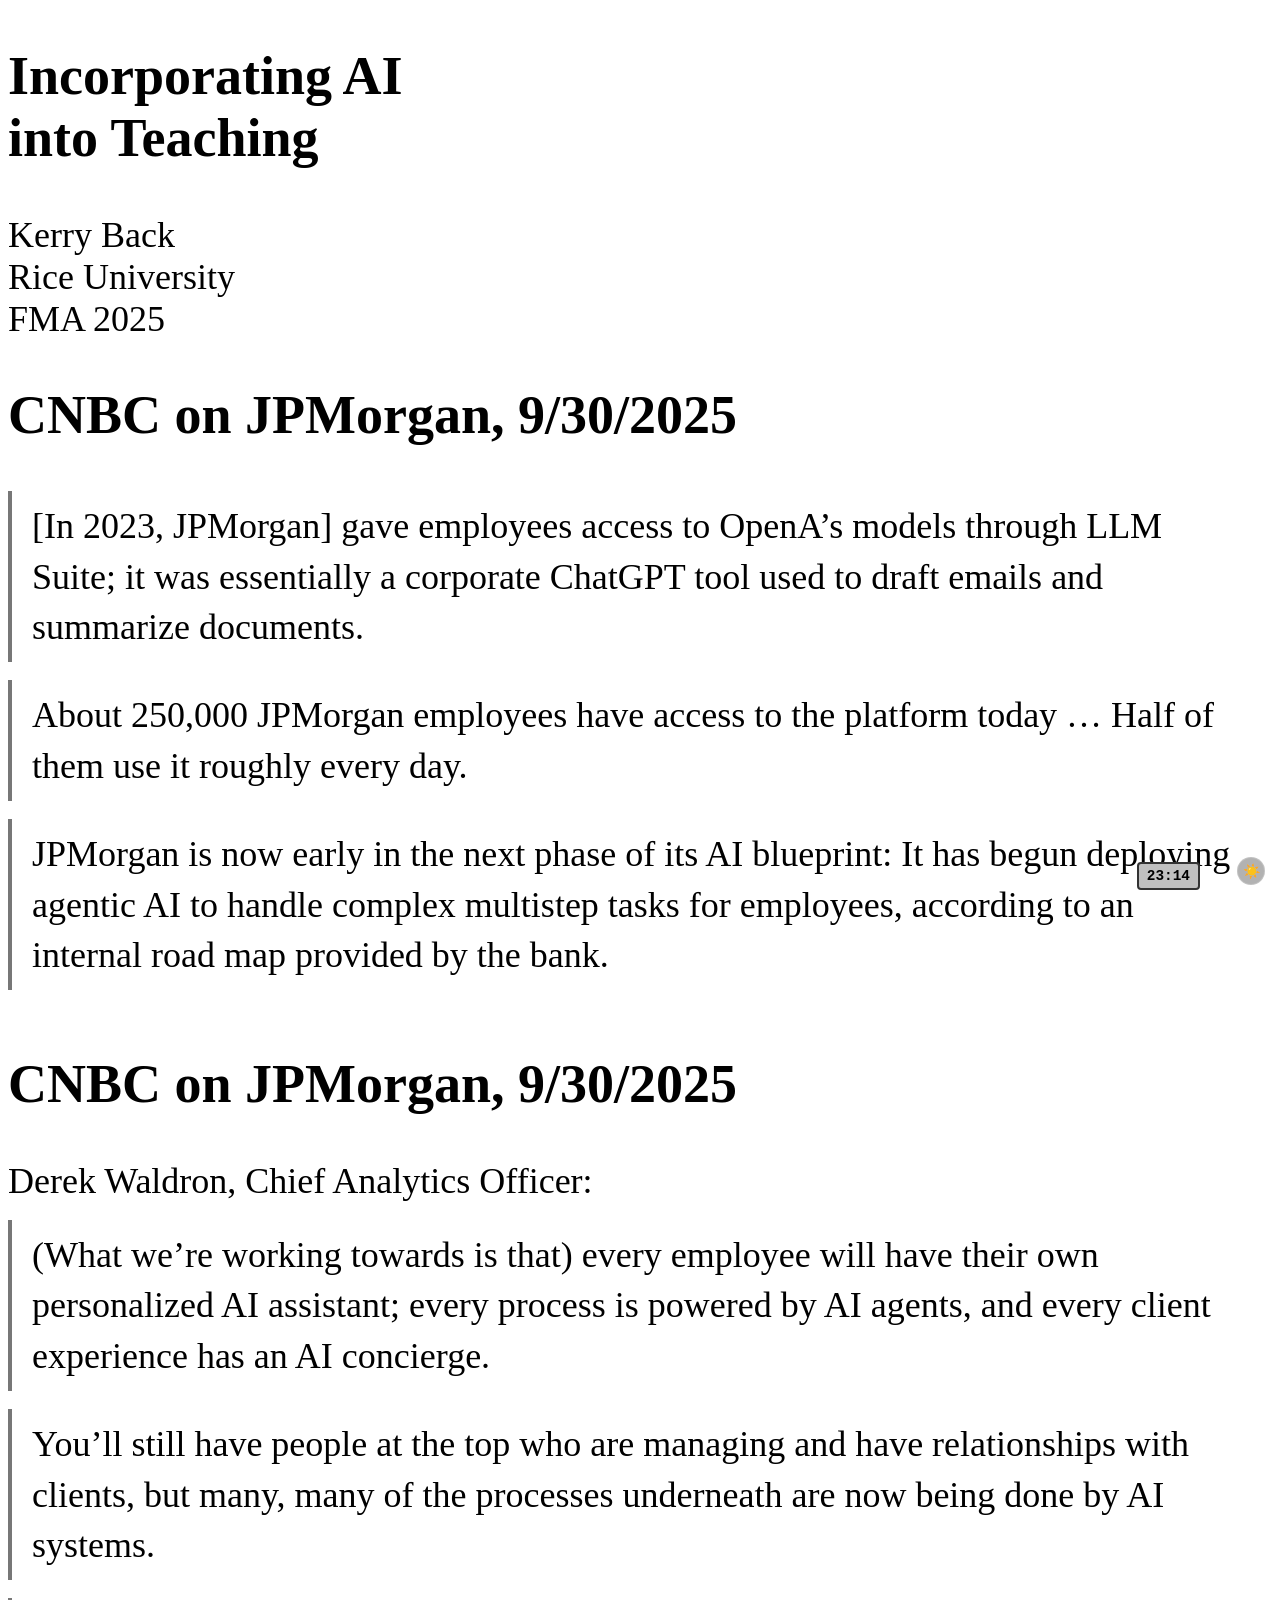
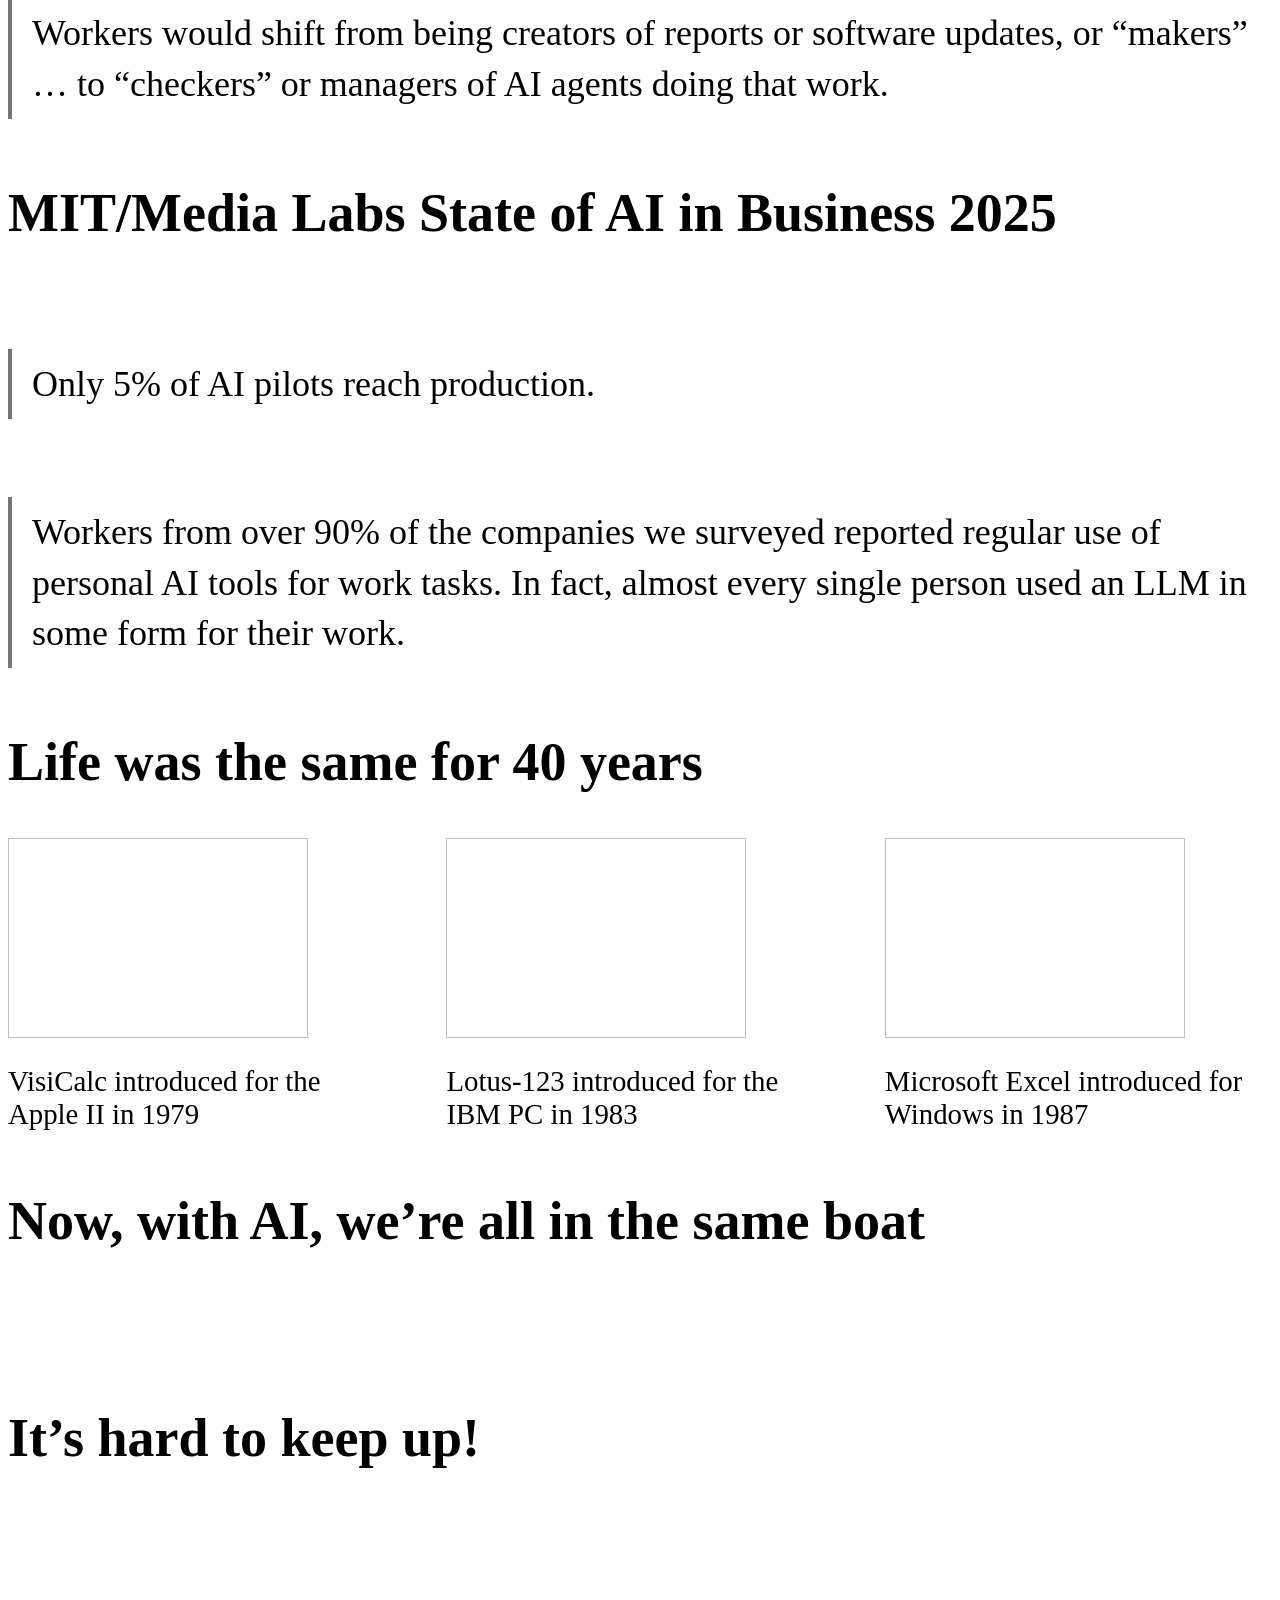
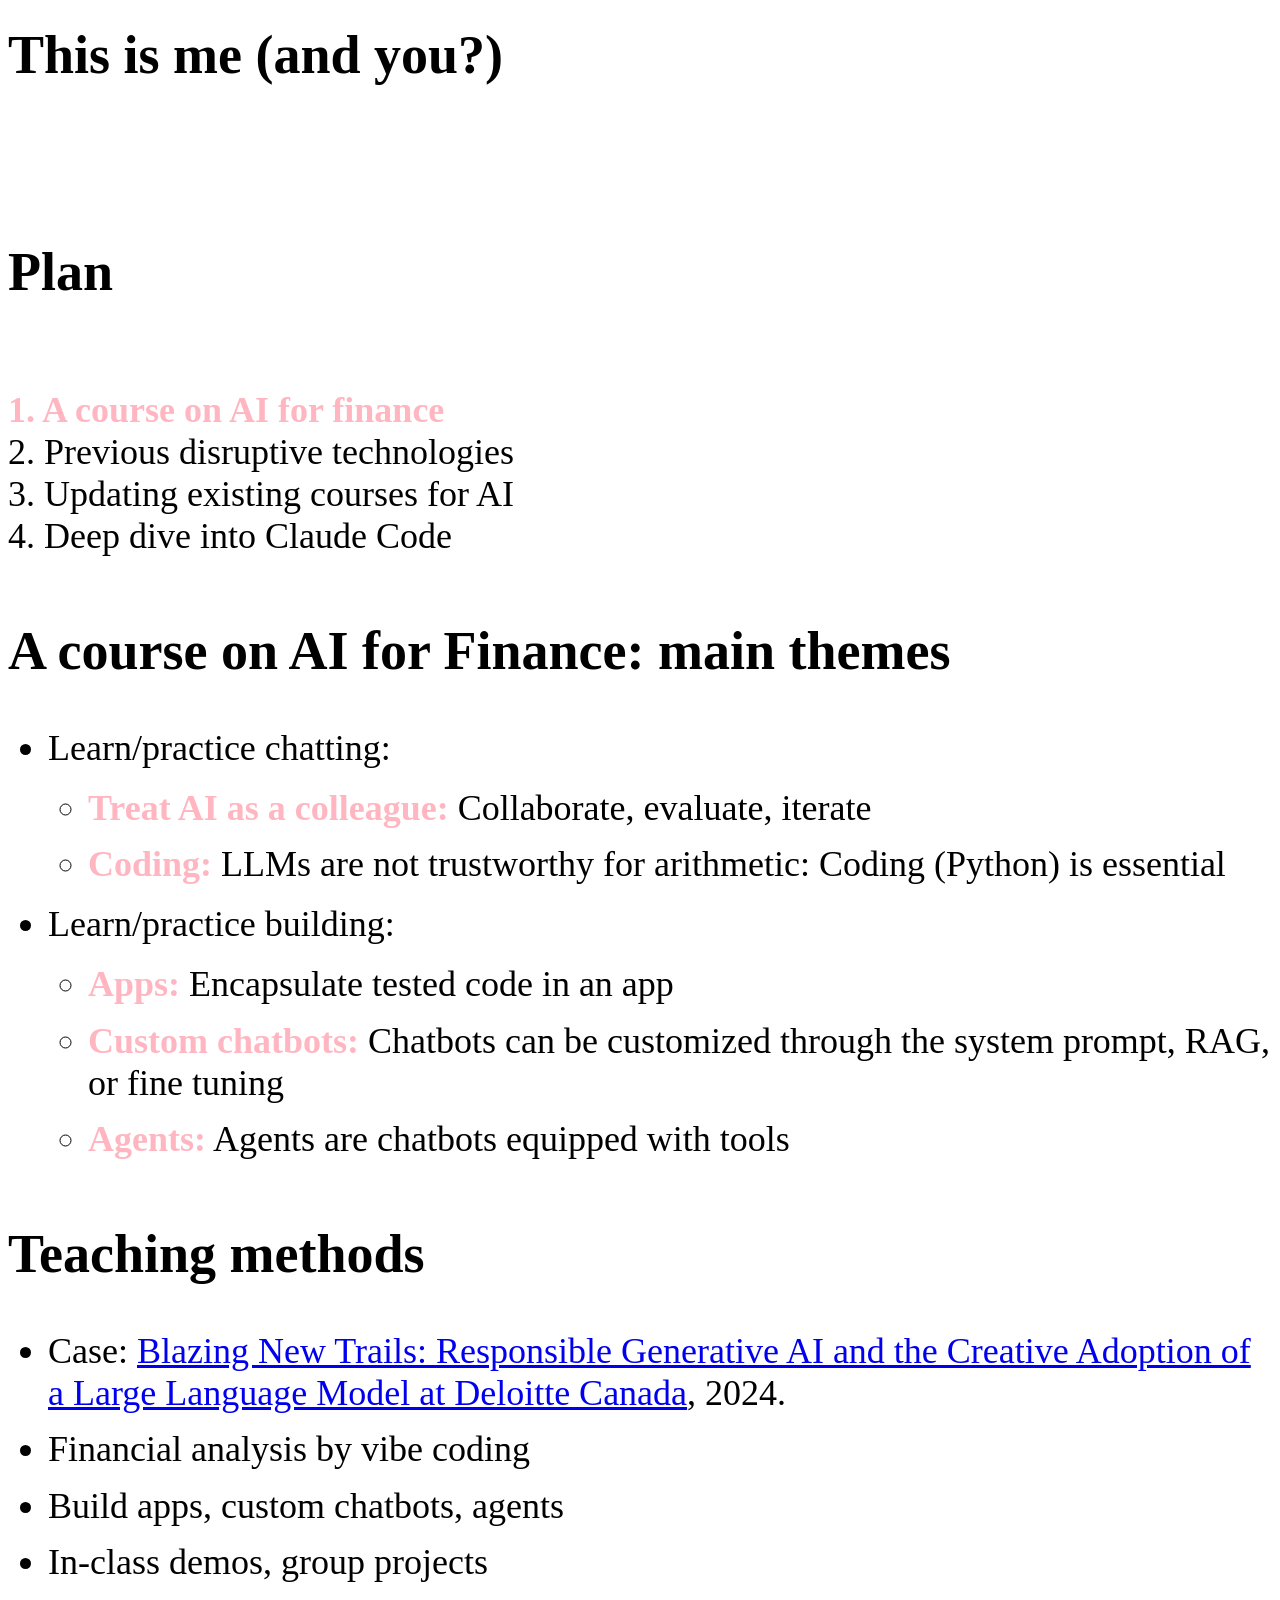
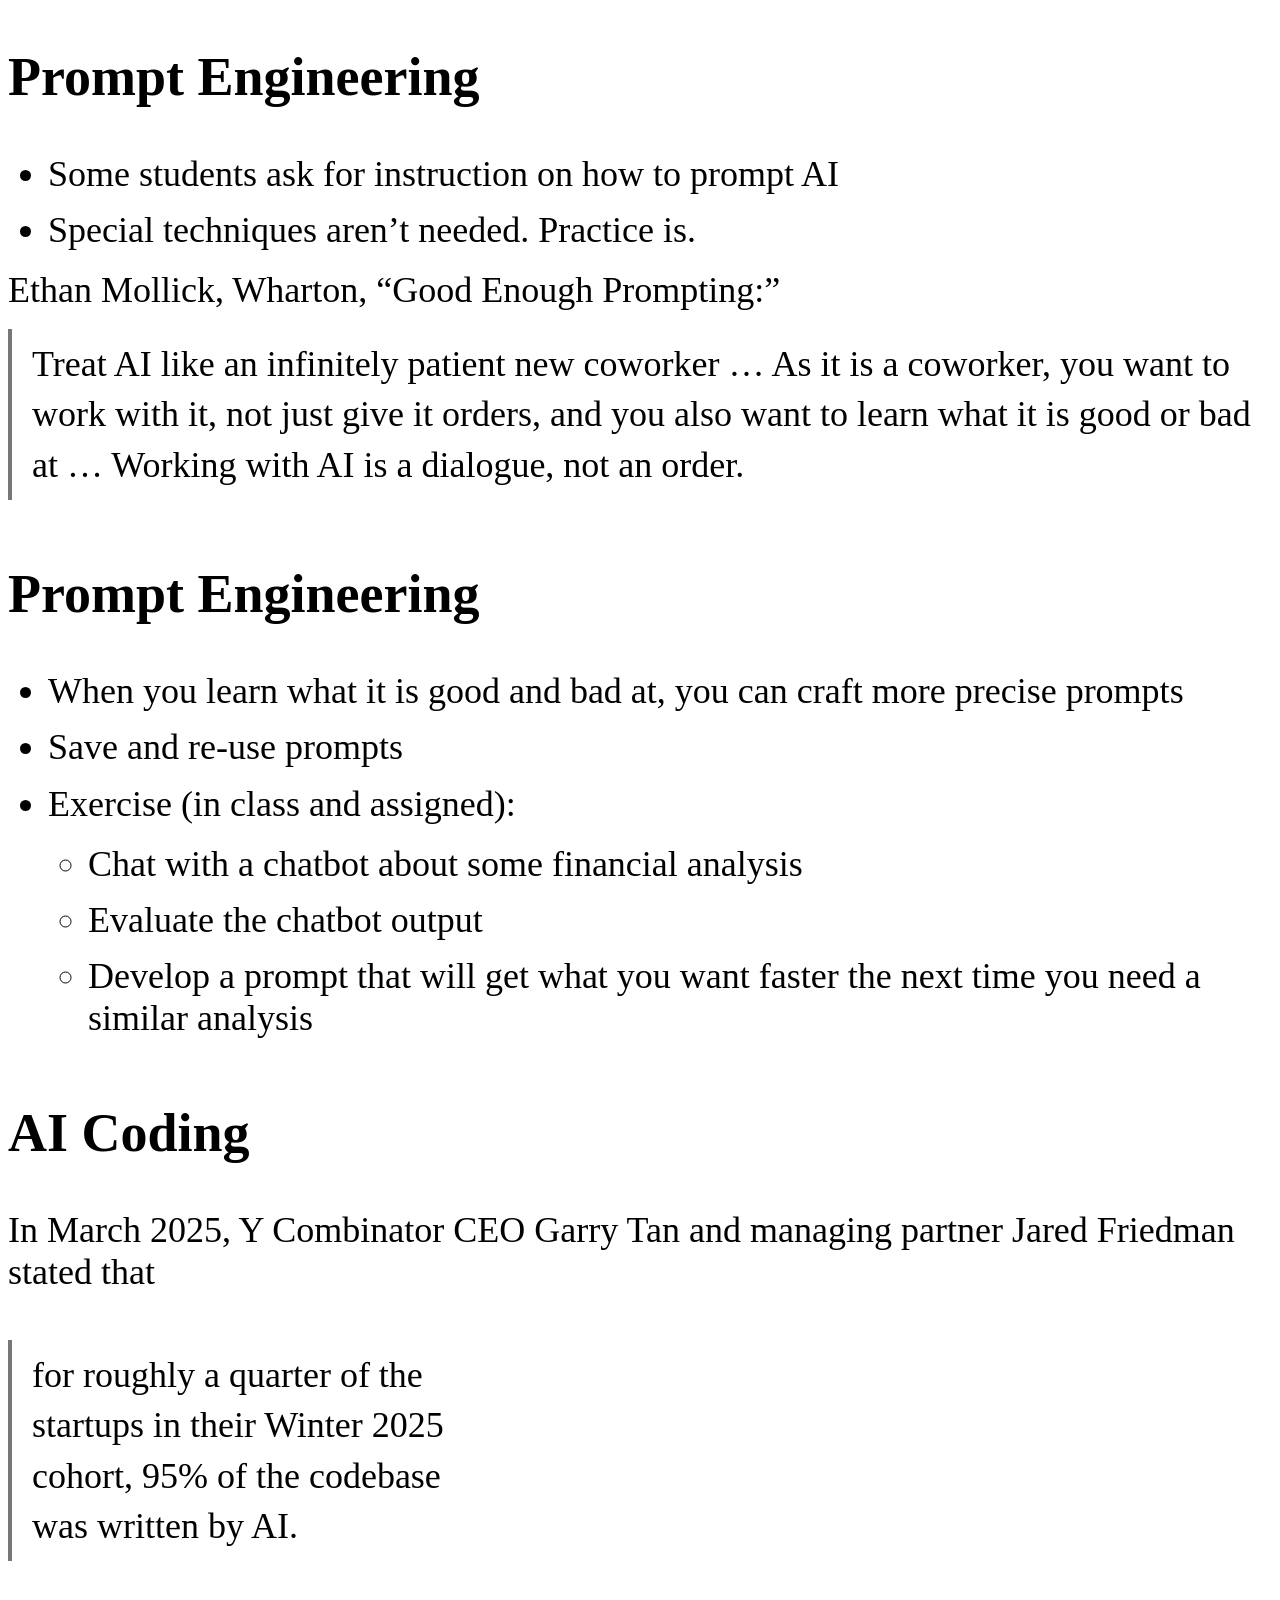
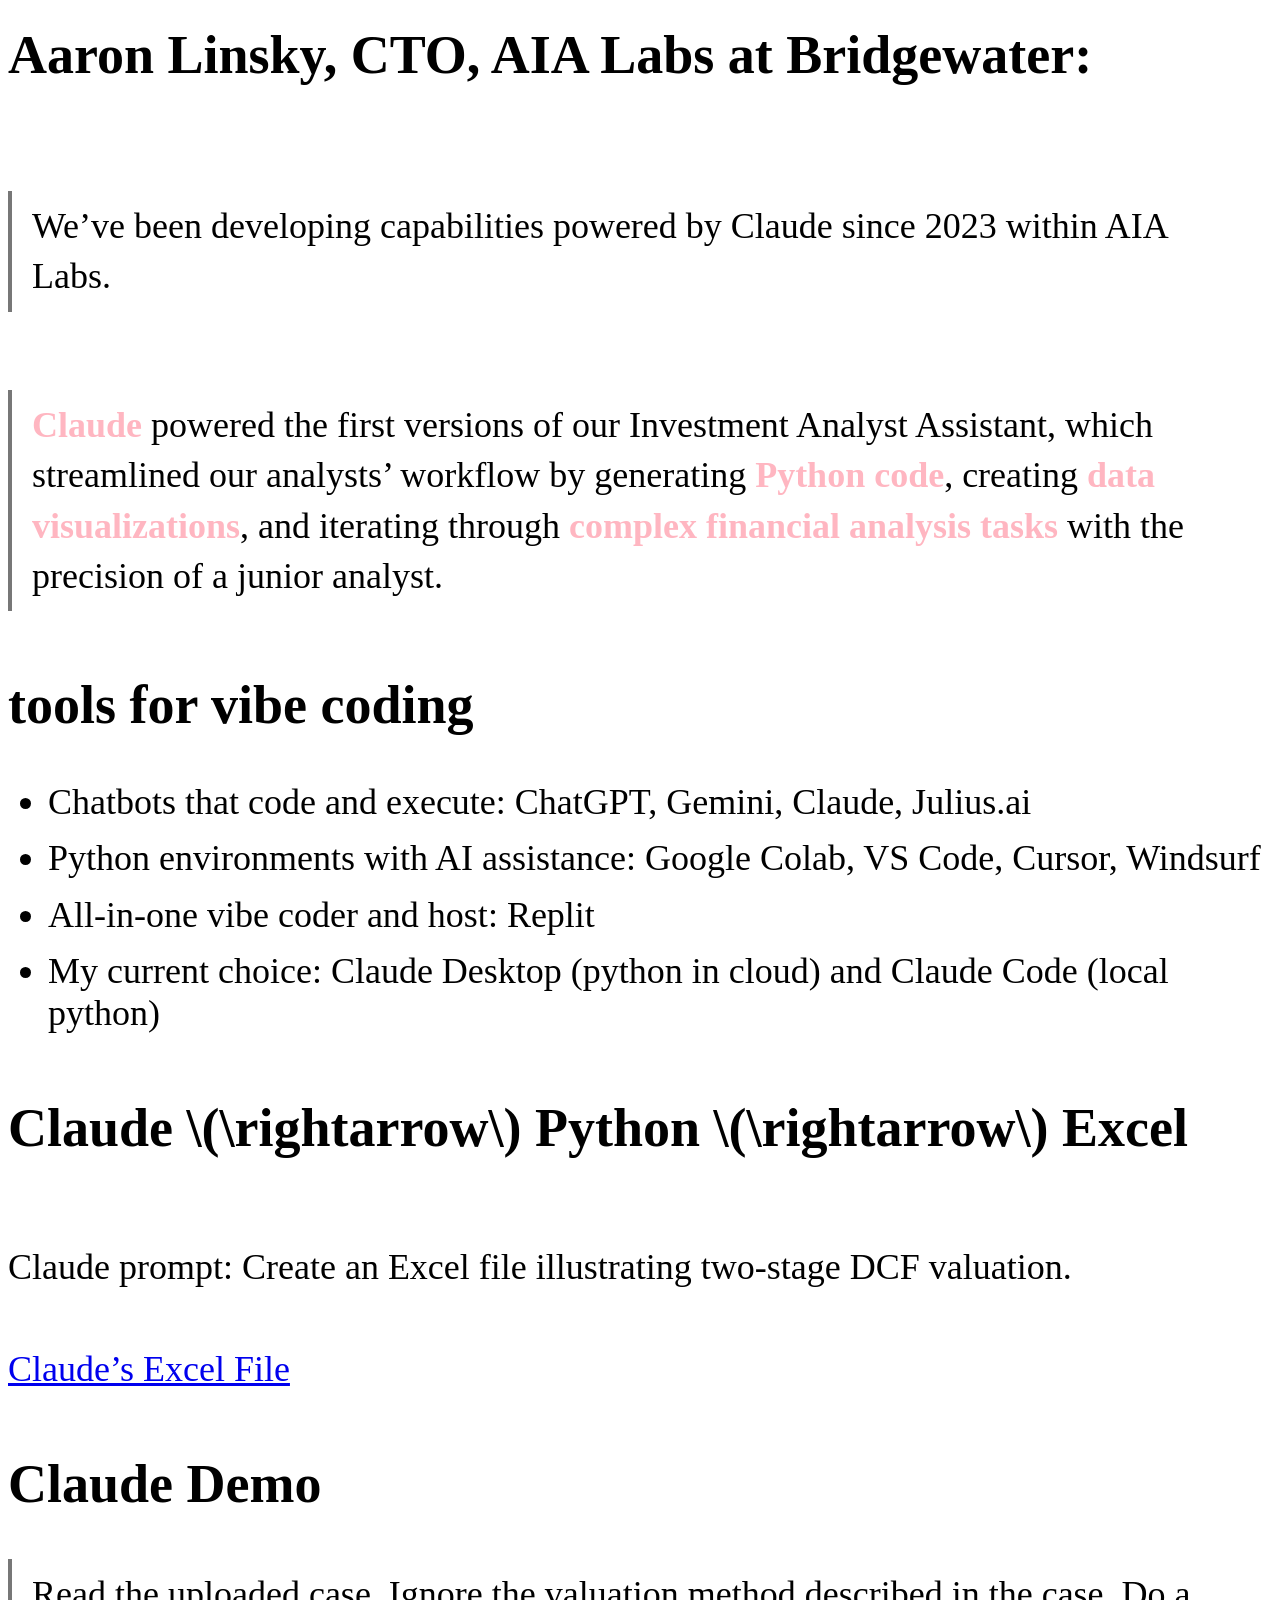
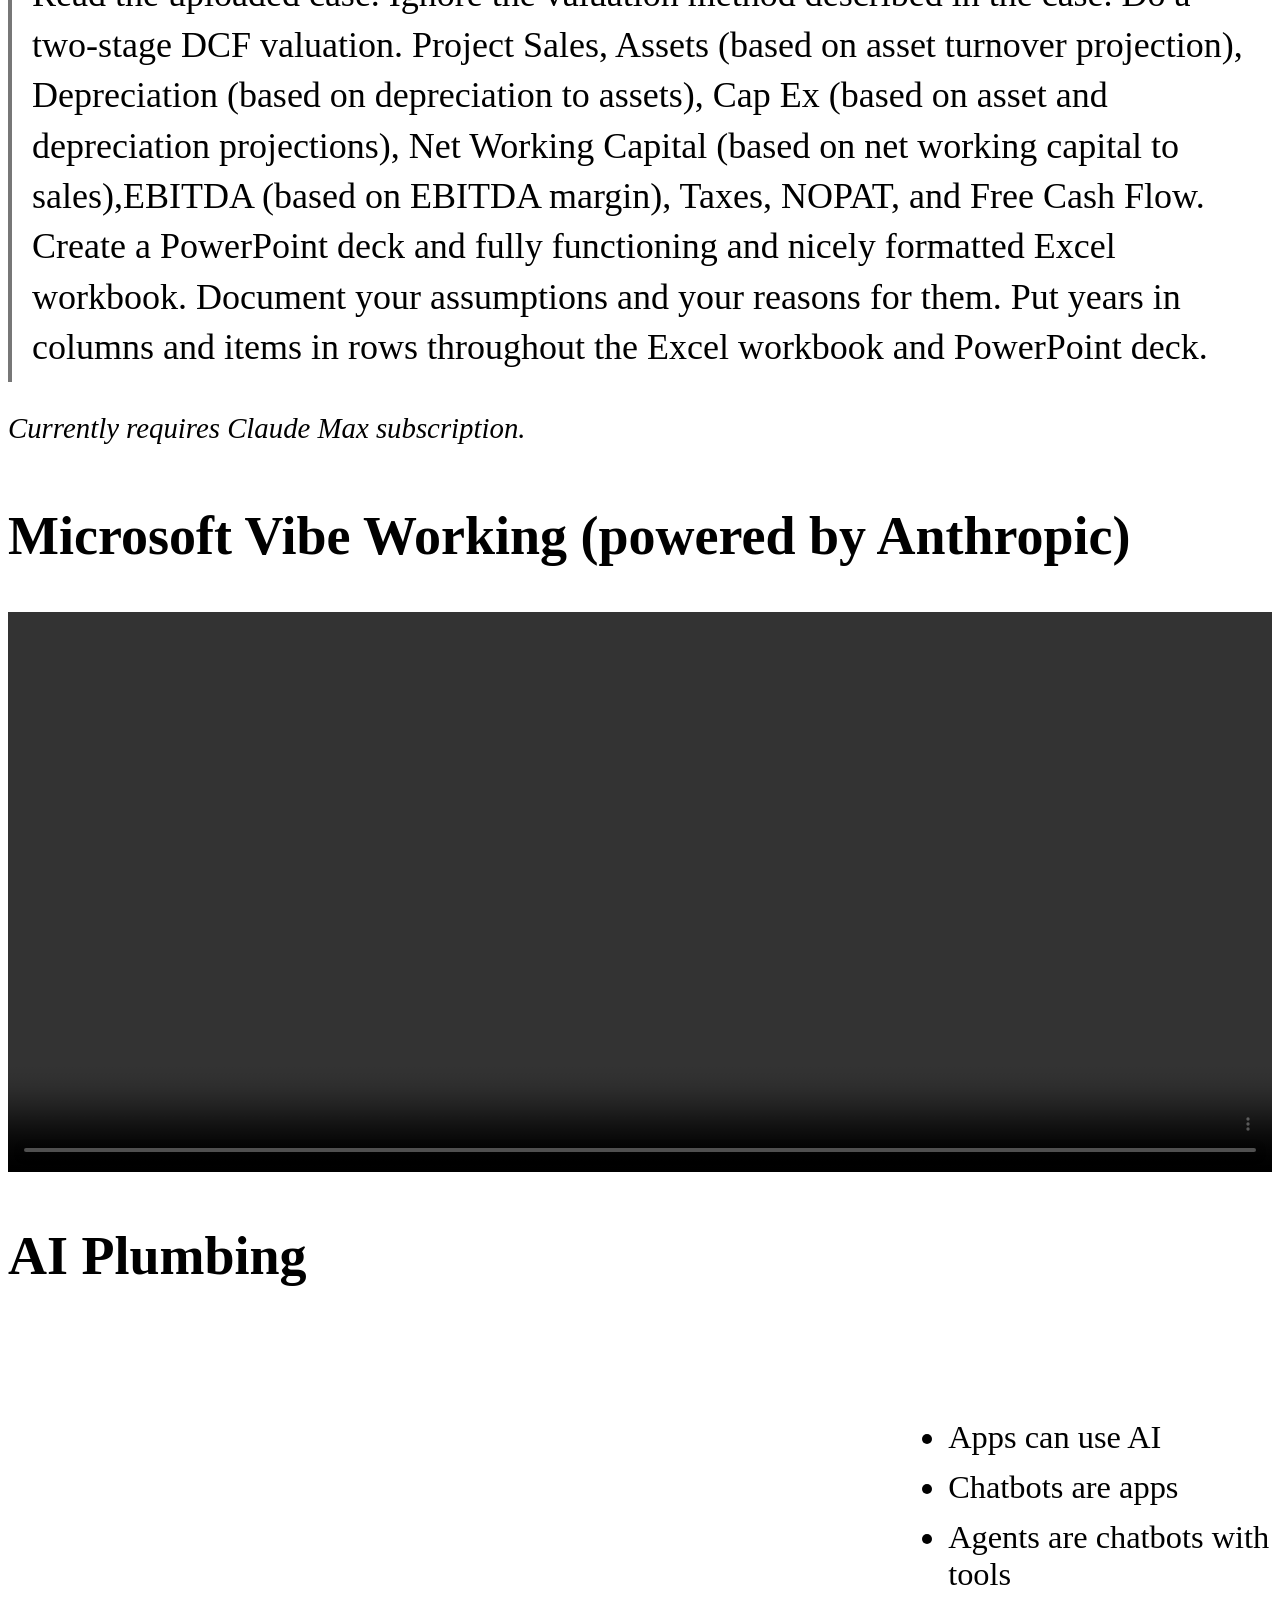
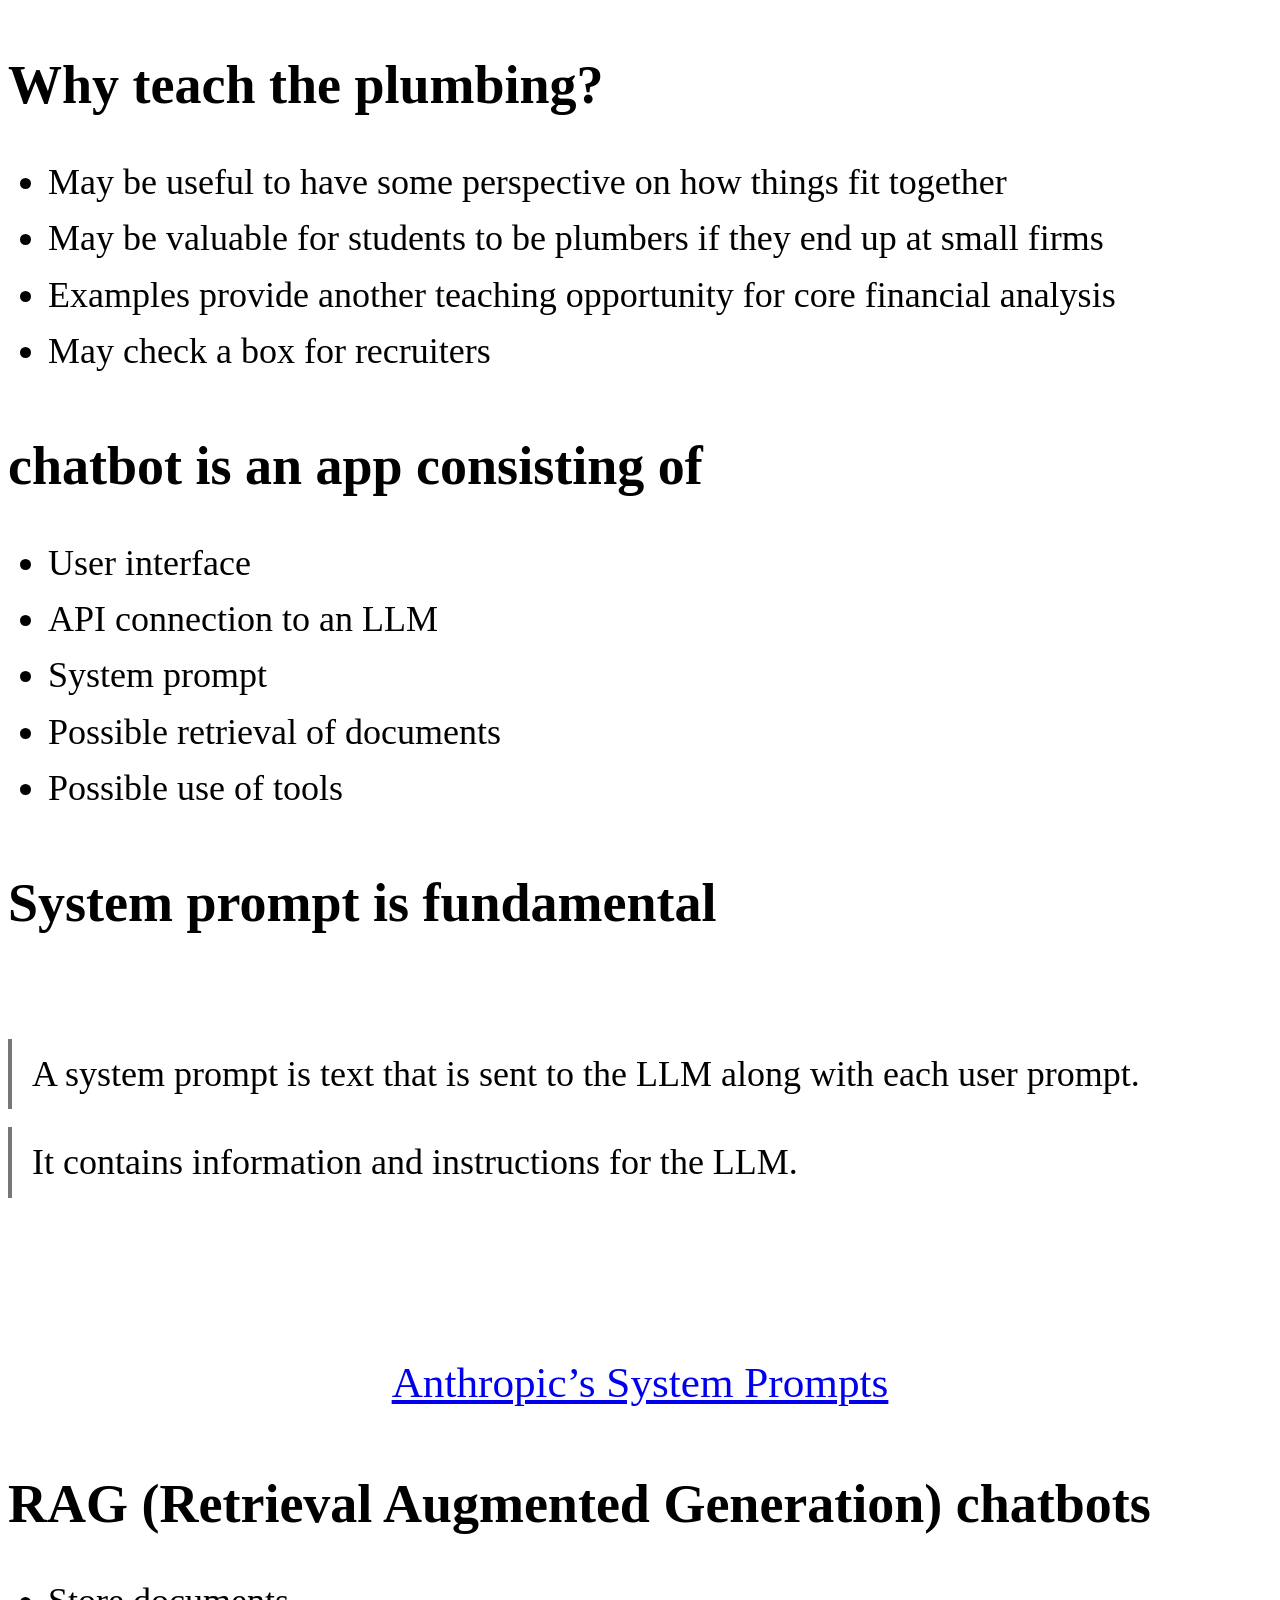
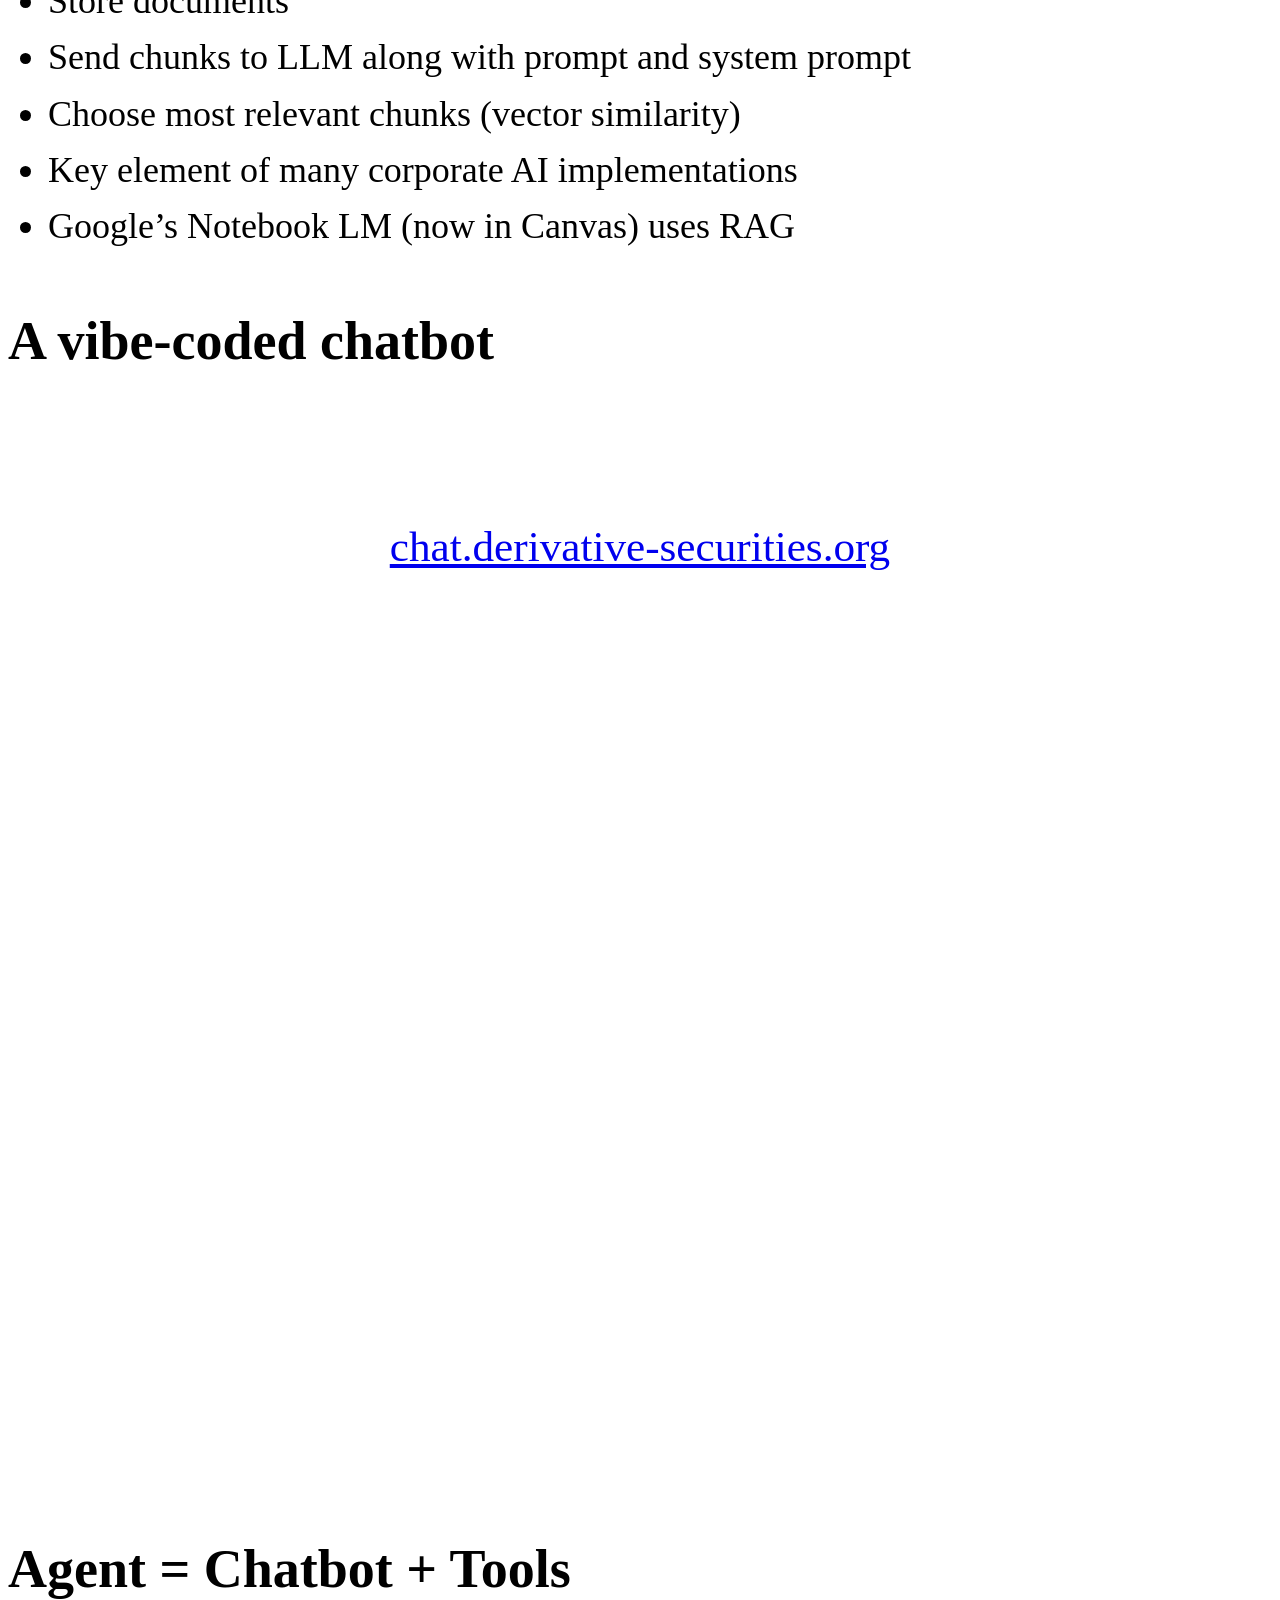
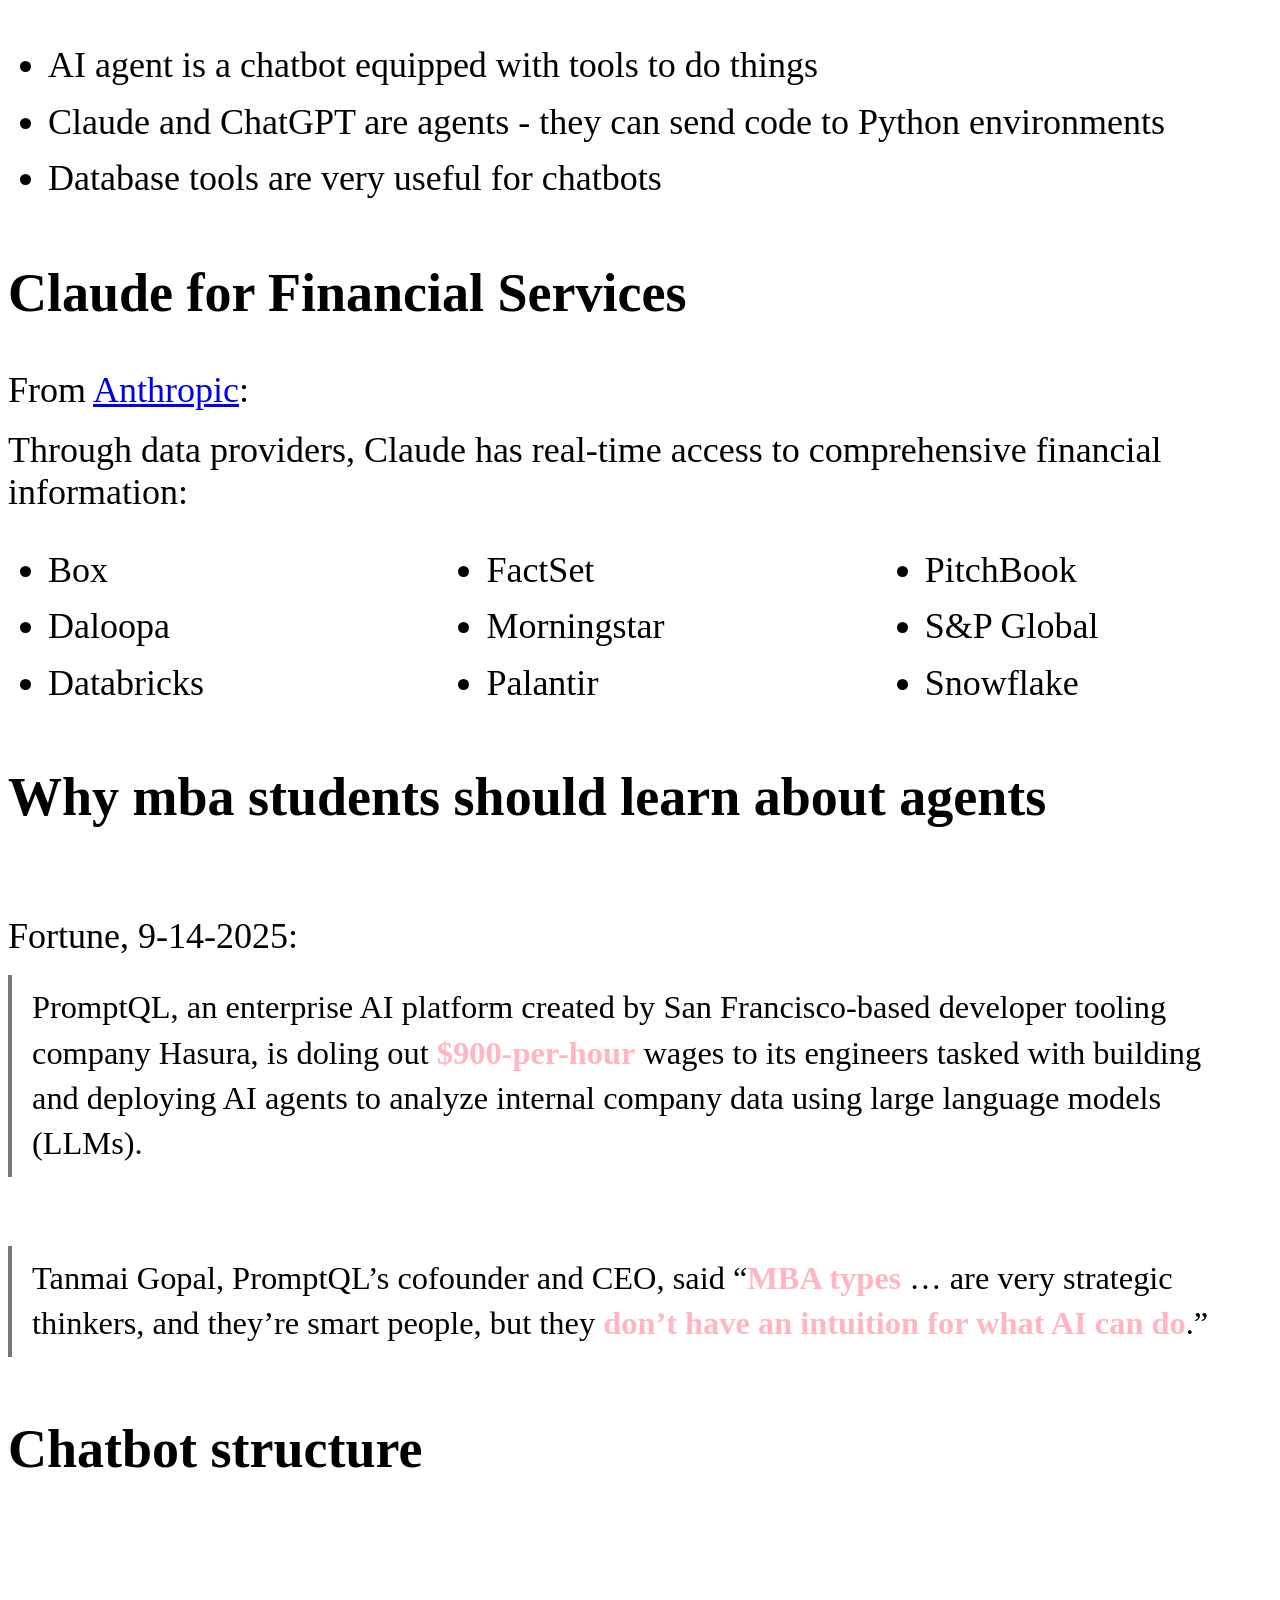
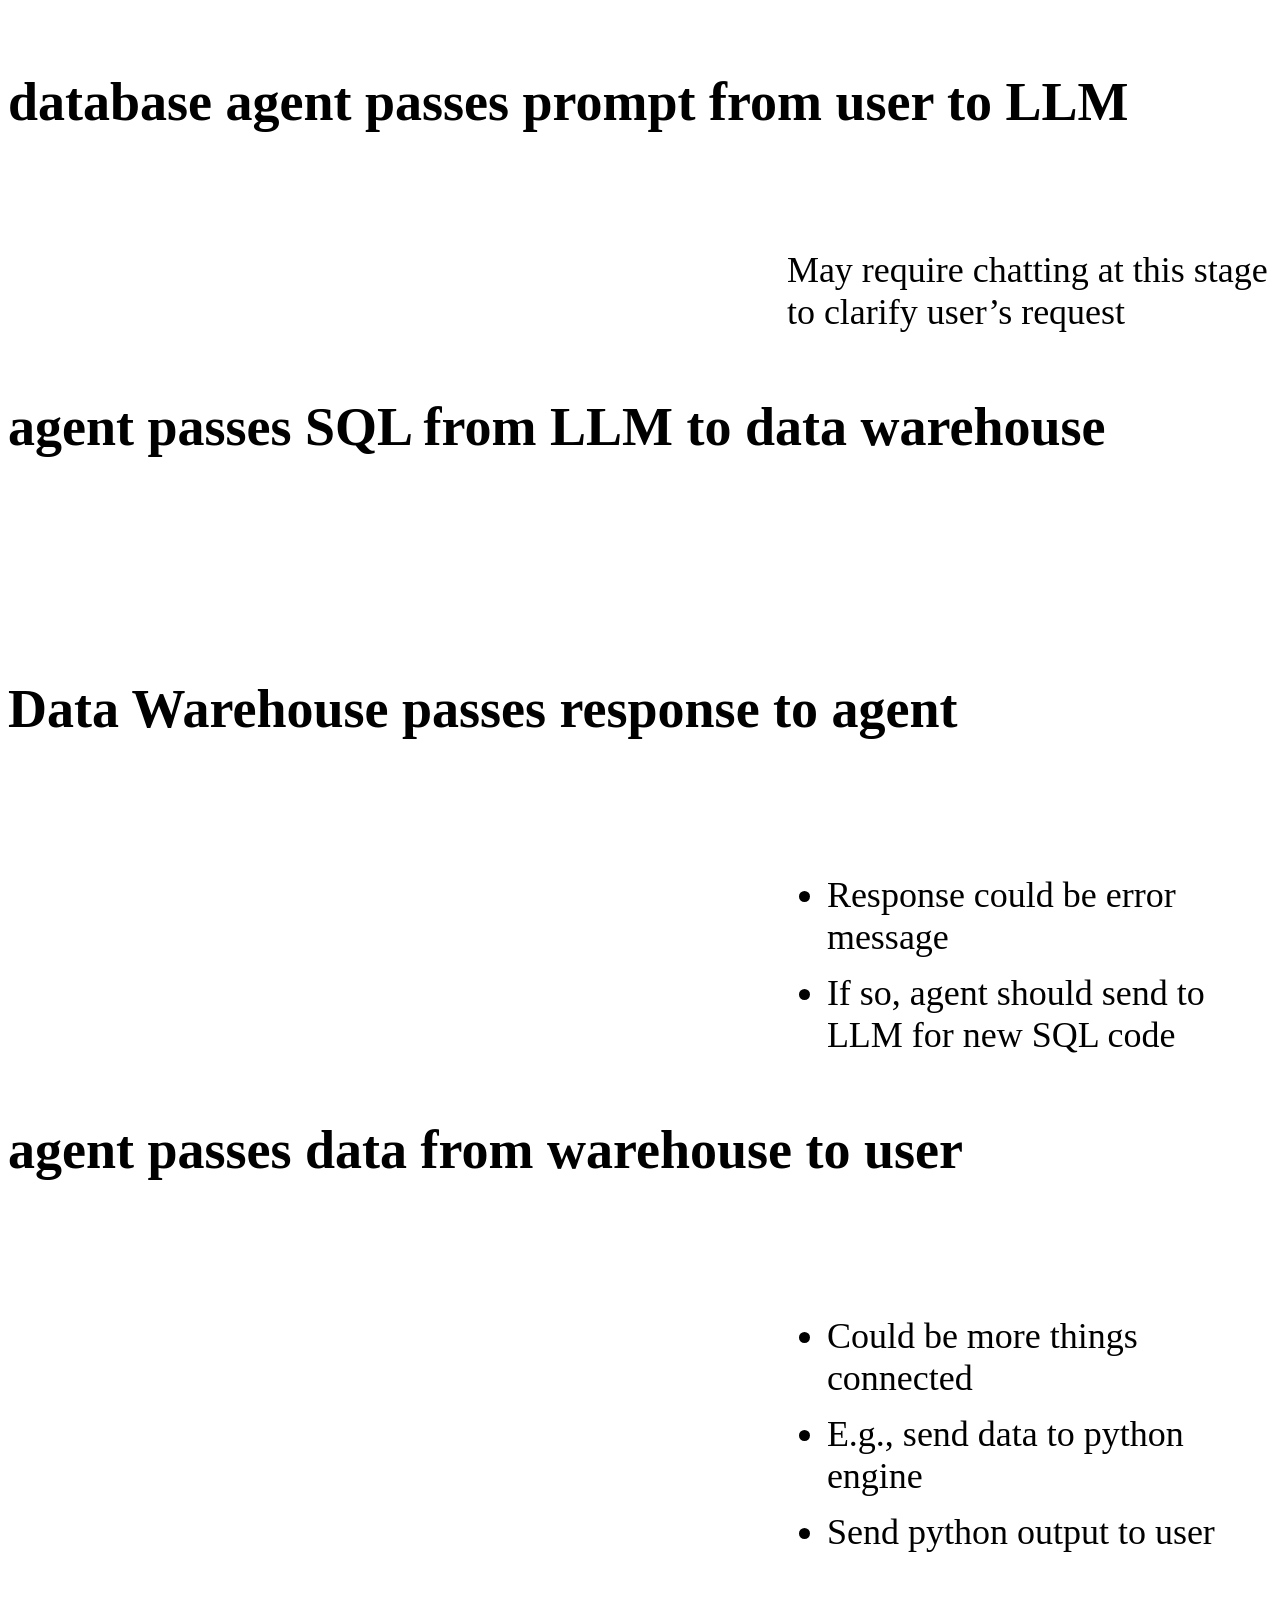
==== commit a854839e: "Remove The End animation and blank slide 🤖 Generated with [Claude Code](https://claude.com/claude-co" ====
--- a/docs/index.html
+++ b/docs/index.html
@@ -726,67 +726,6 @@
 </div>
 </section>
 <section id="section-4" class="slide level2">
-<h2></h2>
-</section>
-<section id="section-5" class="slide level2 the-end-slide">
-<h2></h2>
-<div class="the-end-animation">
-THE END
-</div>
-<style>
-.the-end-animation {
-  position: fixed;
-  top: 50%;
-  left: 50%;
-  transform: translate(-50%, -50%);
-  font-size: 180px;
-  font-weight: bold;
-  font-family: 'Arial Black', sans-serif;
-  color: #FFD700;
-  white-space: nowrap;
-  text-shadow:
-    0 0 20px #FFD700,
-    0 0 40px #FFA500,
-    0 0 60px #FF8C00,
-    4px 4px 0px rgba(0,0,0,0.8),
-    8px 8px 0px rgba(0,0,0,0.6),
-    12px 12px 0px rgba(0,0,0,0.4);
-  z-index: 100;
-}
-
-.the-end-slide.present .the-end-animation {
-  animation: fadeToDistance 6s ease-in-out forwards;
-}
-
-@keyframes fadeToDistance {
-  0% {
-    opacity: 1;
-    transform: translate(-50%, -50%) scale(1);
-  }
-  30% {
-    opacity: 1;
-    transform: translate(-50%, -50%) scale(1);
-  }
-  100% {
-    opacity: 0;
-    transform: translate(-50%, -50%) scale(0.1);
-  }
-}
-
-.the-end-slide {
-  background: #000 !important;
-}
-
-body.light-theme .reveal .slides section.the-end-slide {
-  background: #000 !important;
-}
-
-.reveal .slide-background.the-end-slide {
-  background: #000 !important;
-}
-</style>
-</section>
-<section id="section-6" class="slide level2">
 <h2></h2>
 <div style="text-align: center; margin-top: 100px;">
 <p><img data-src="images/genai4finance_qr.png" style="max-height: 500px; width: auto;"></p>
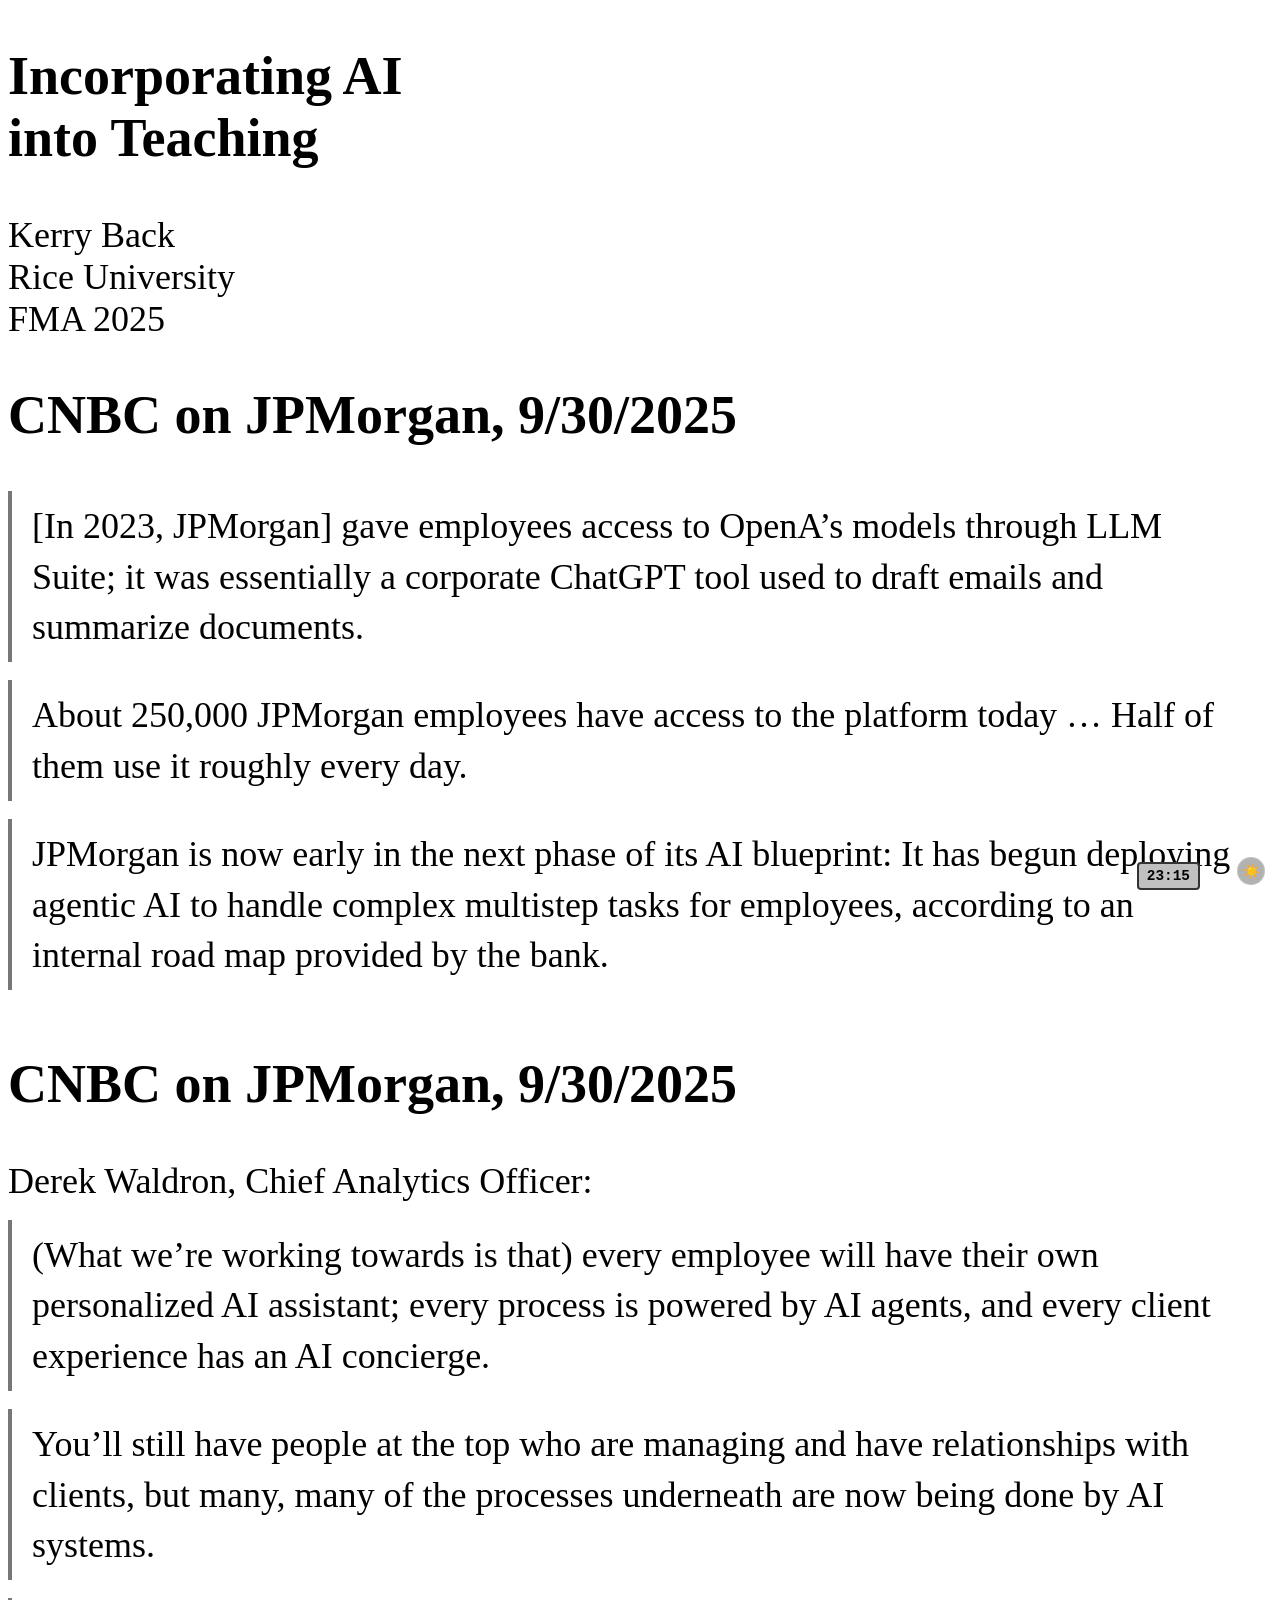
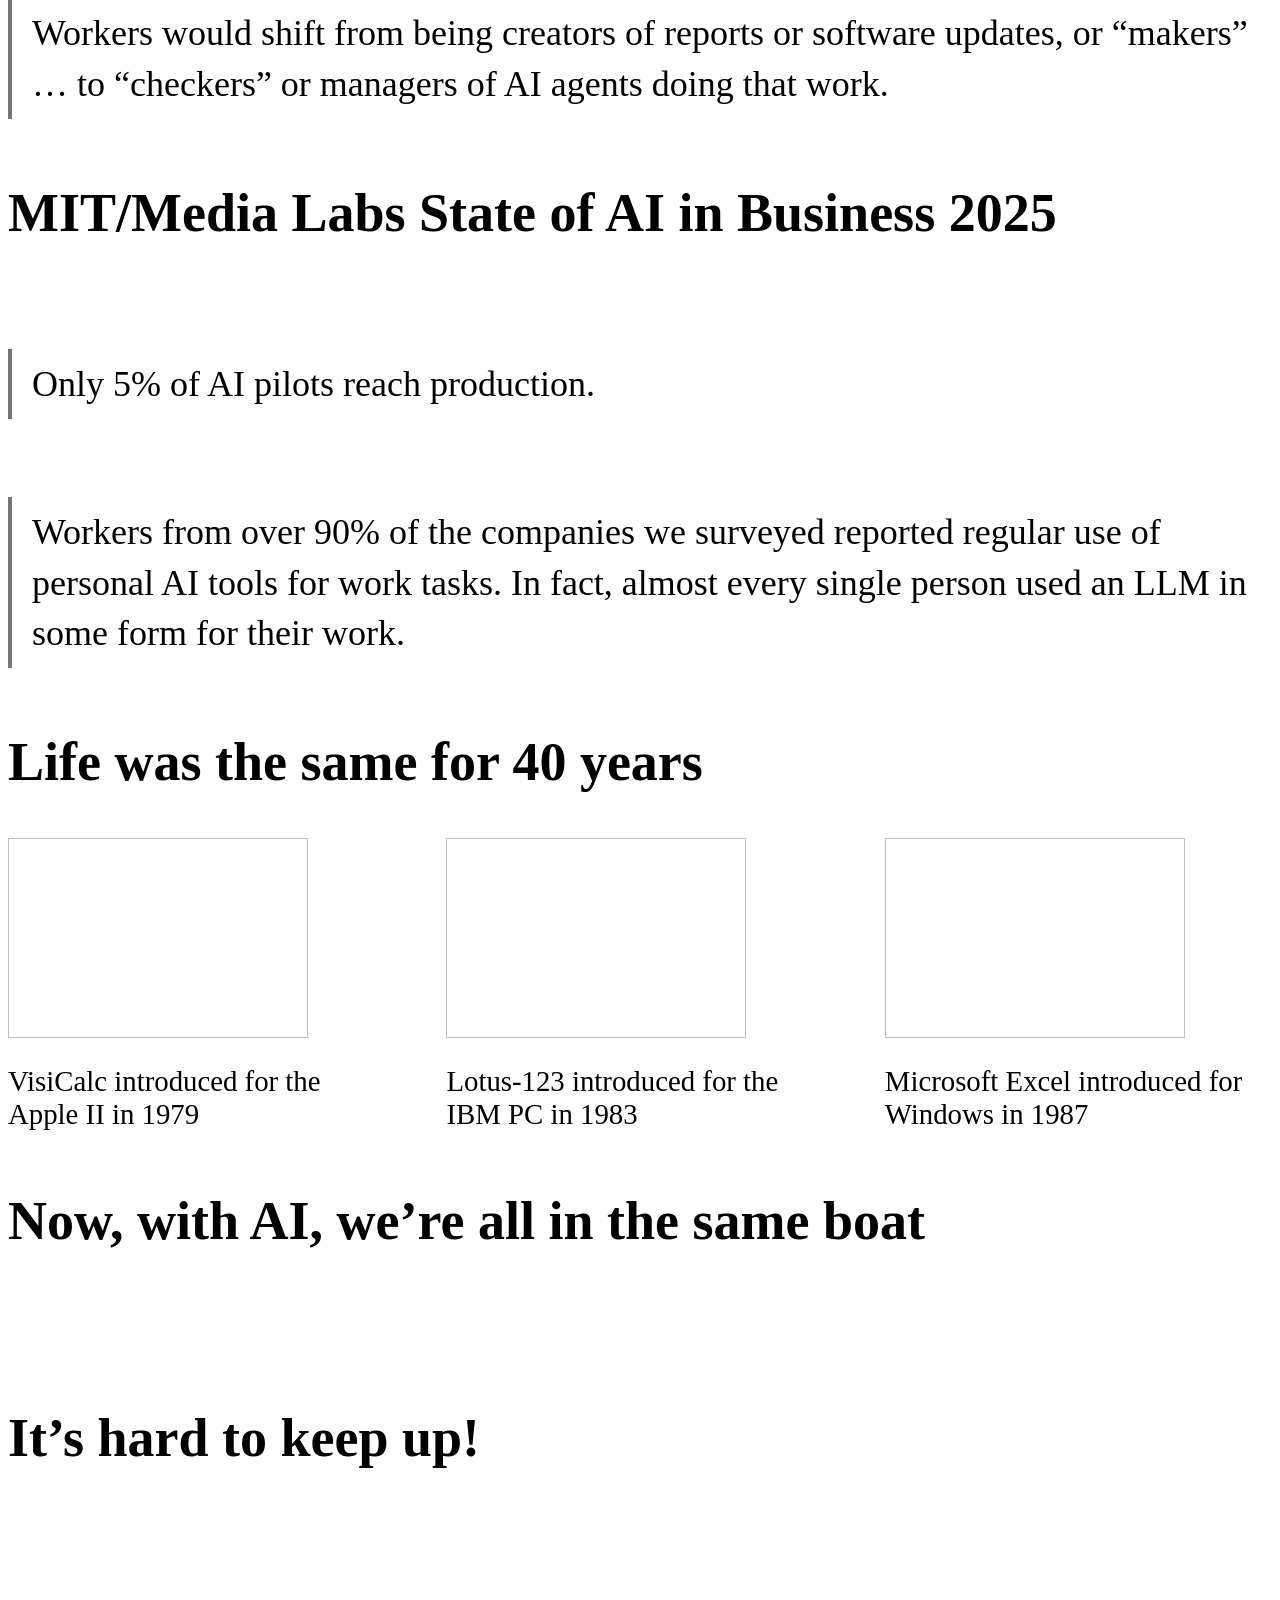
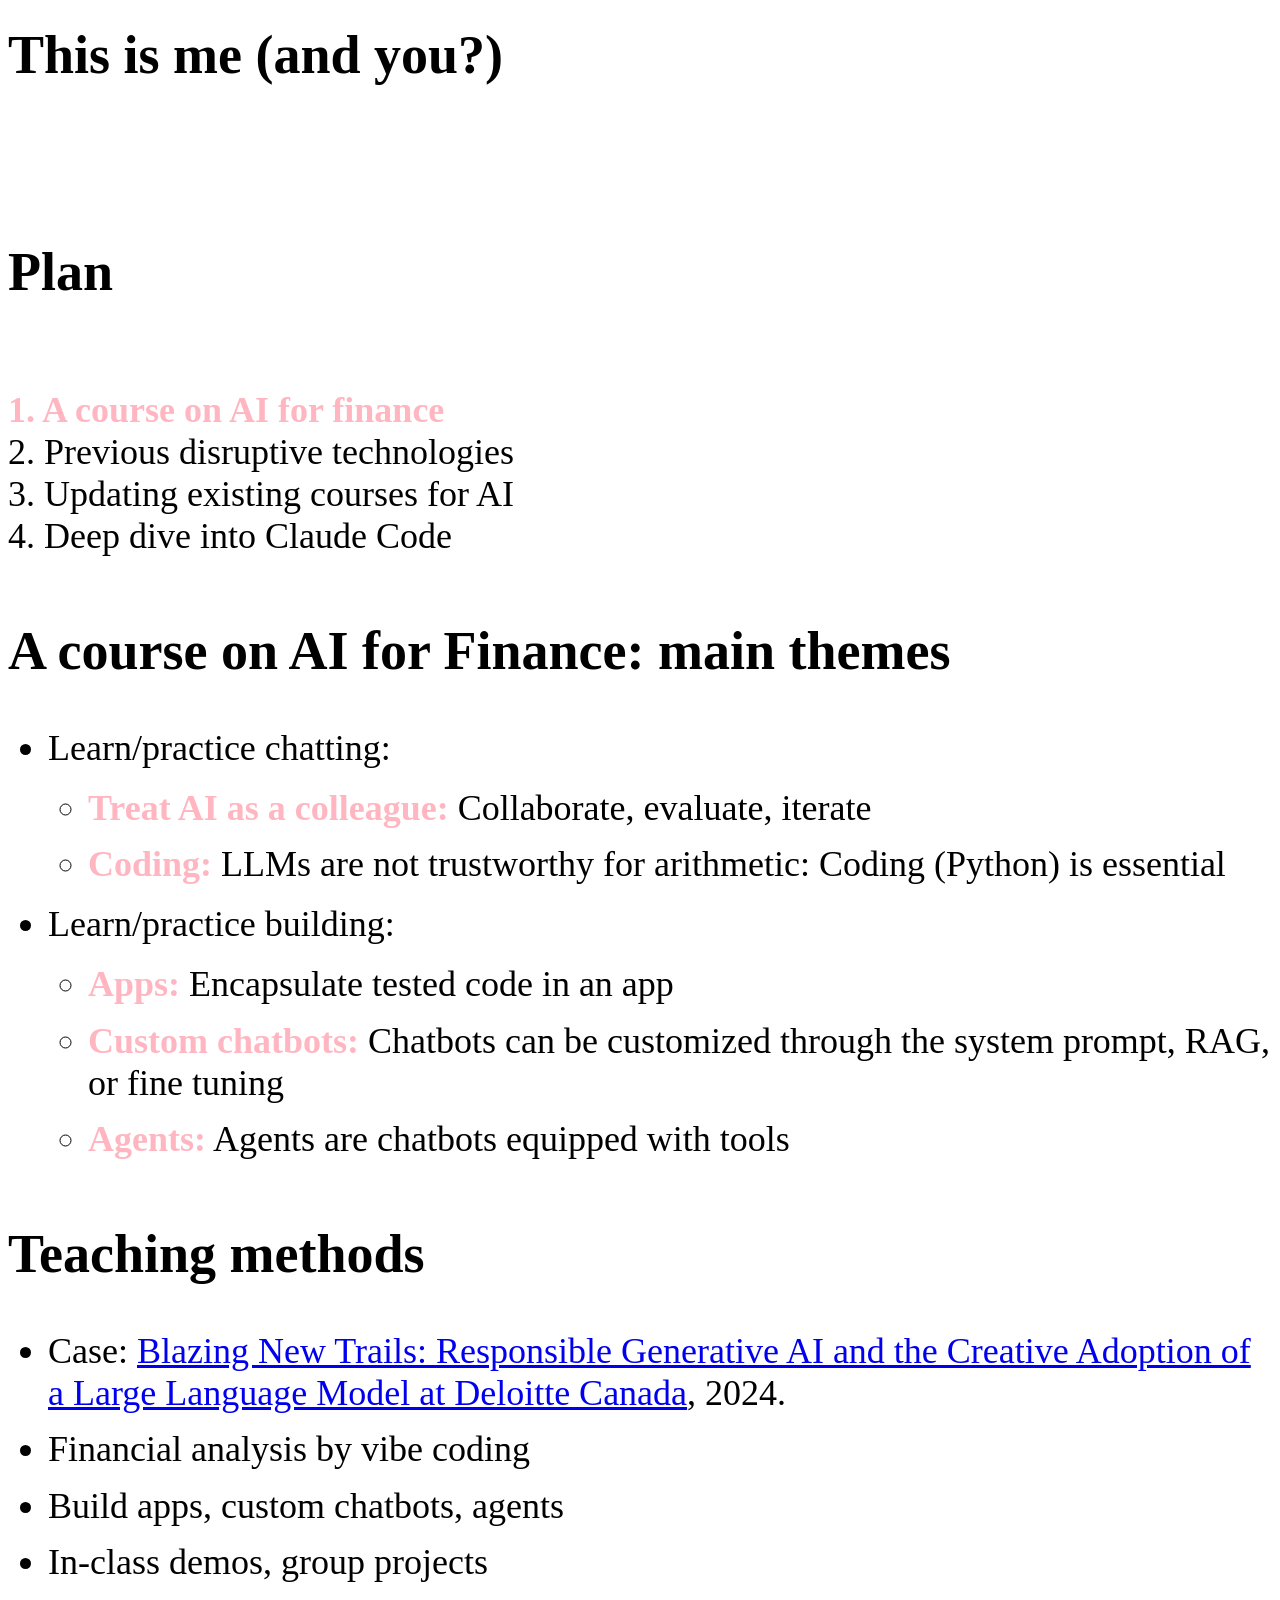
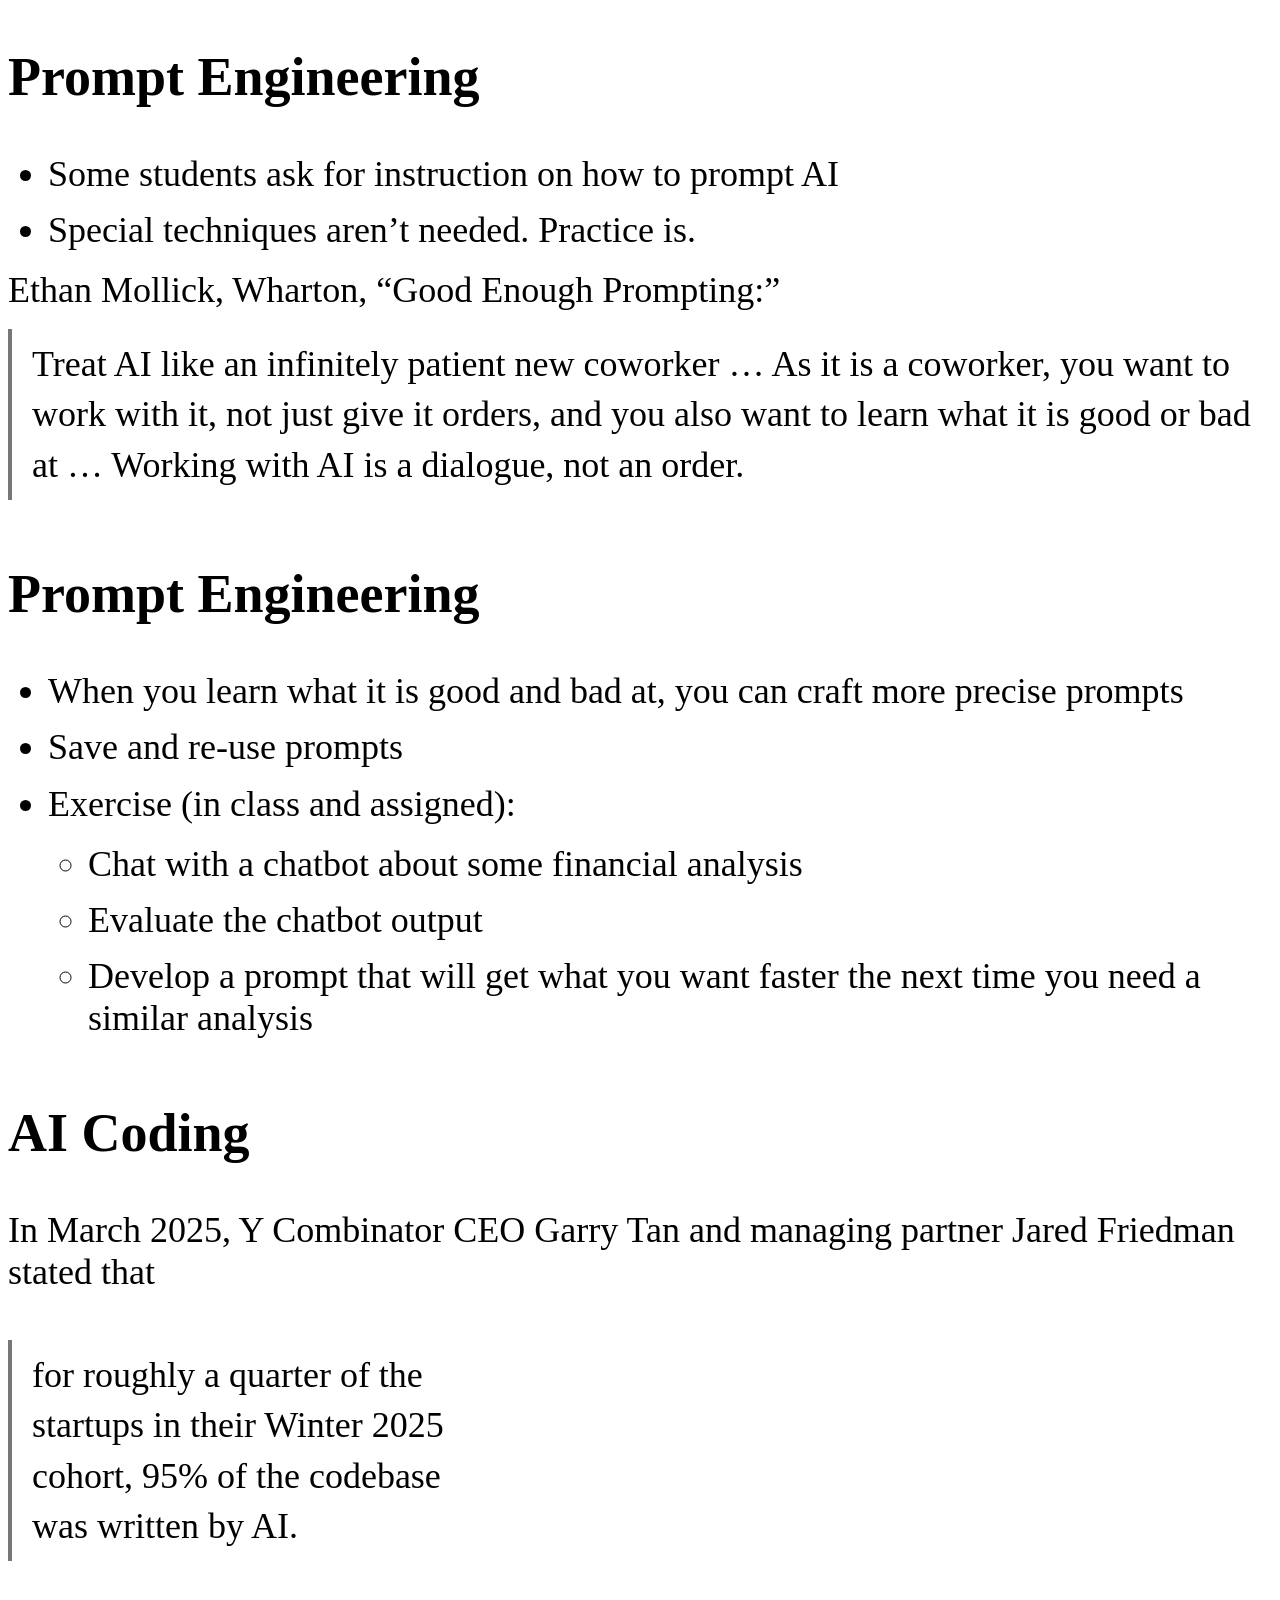
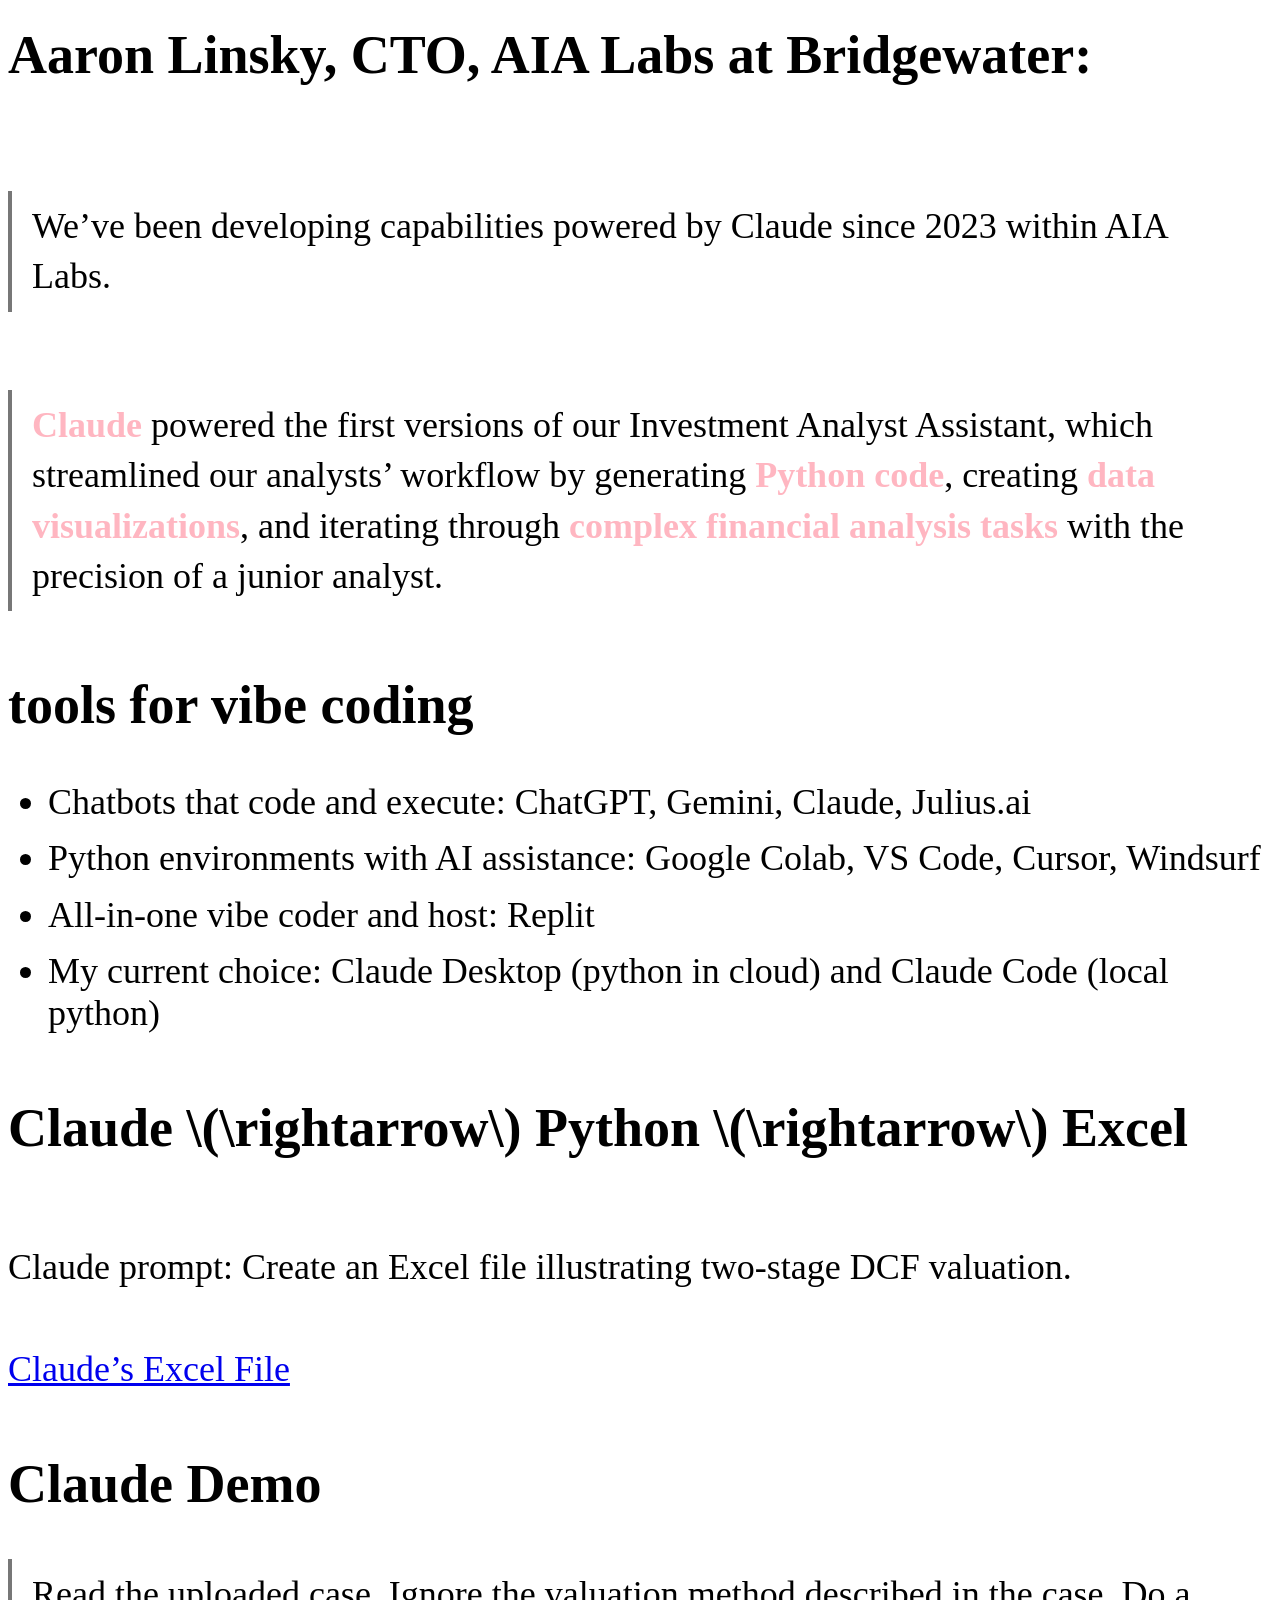
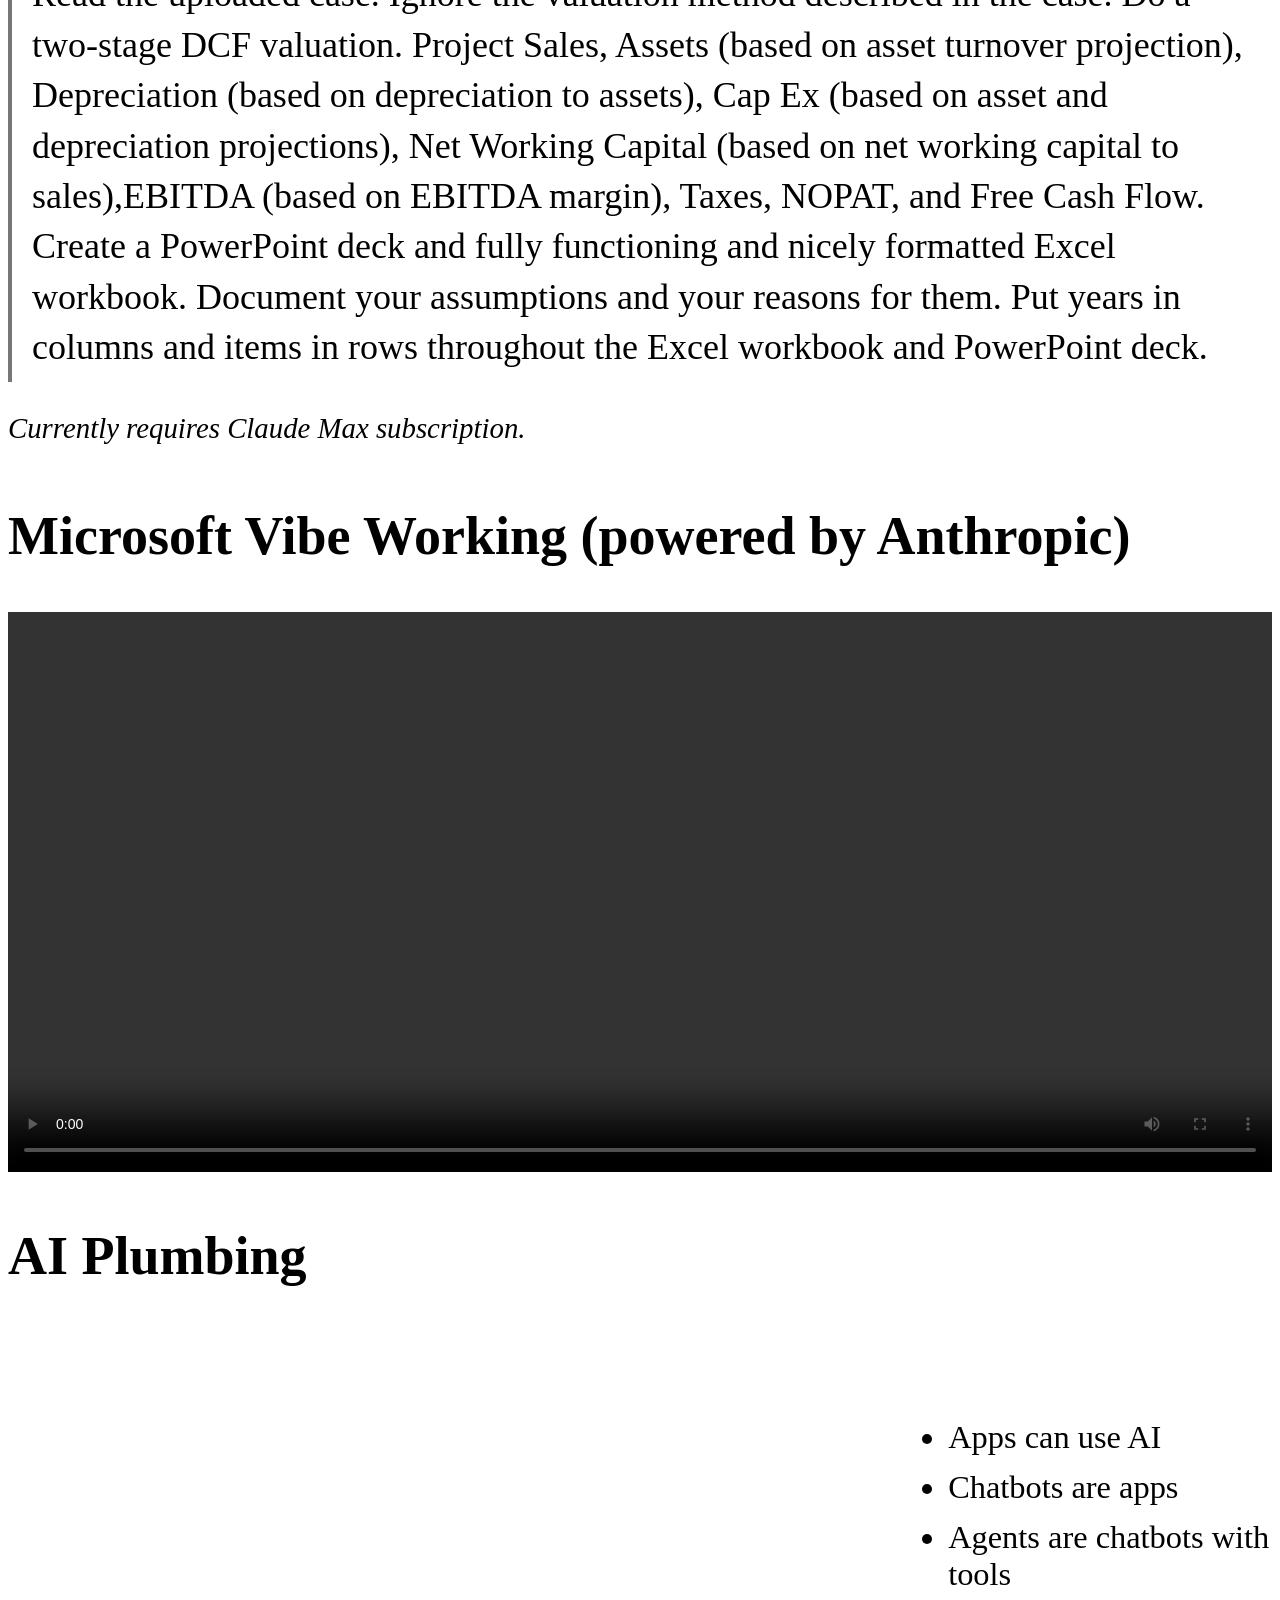
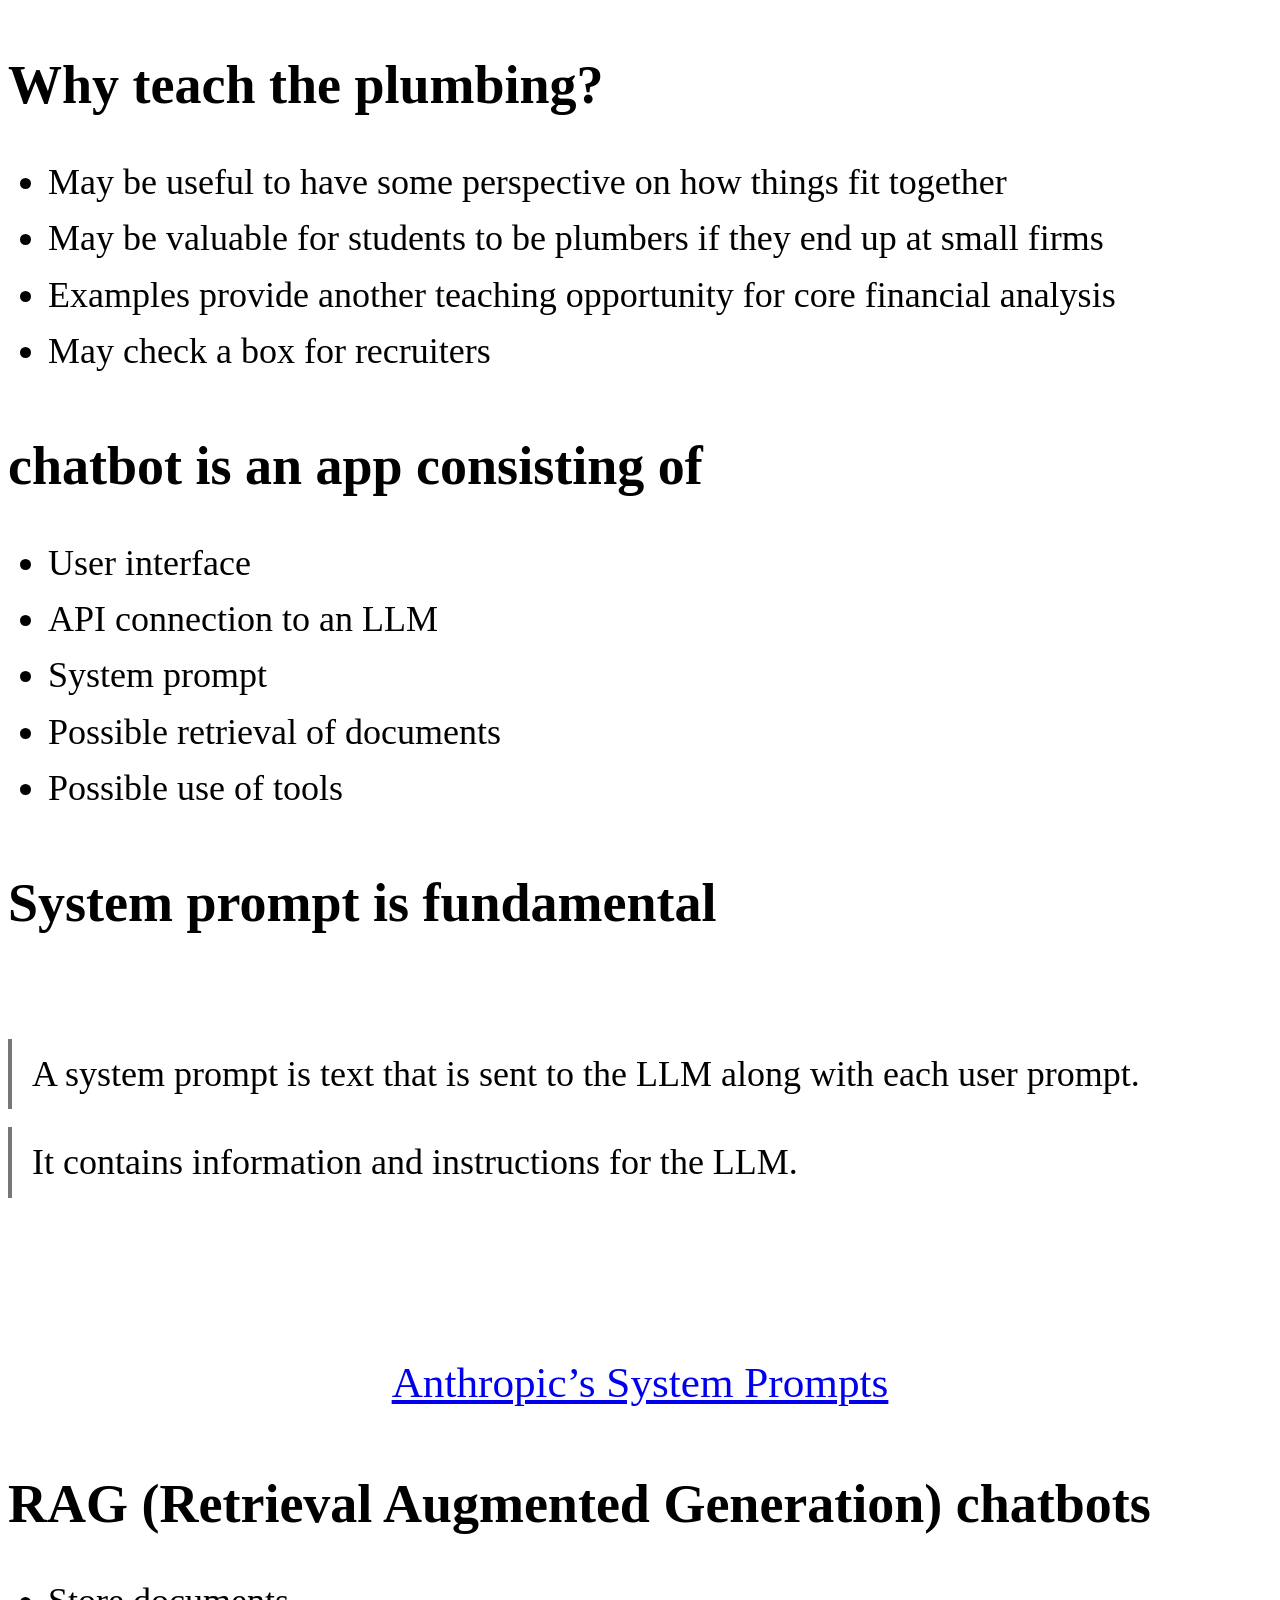
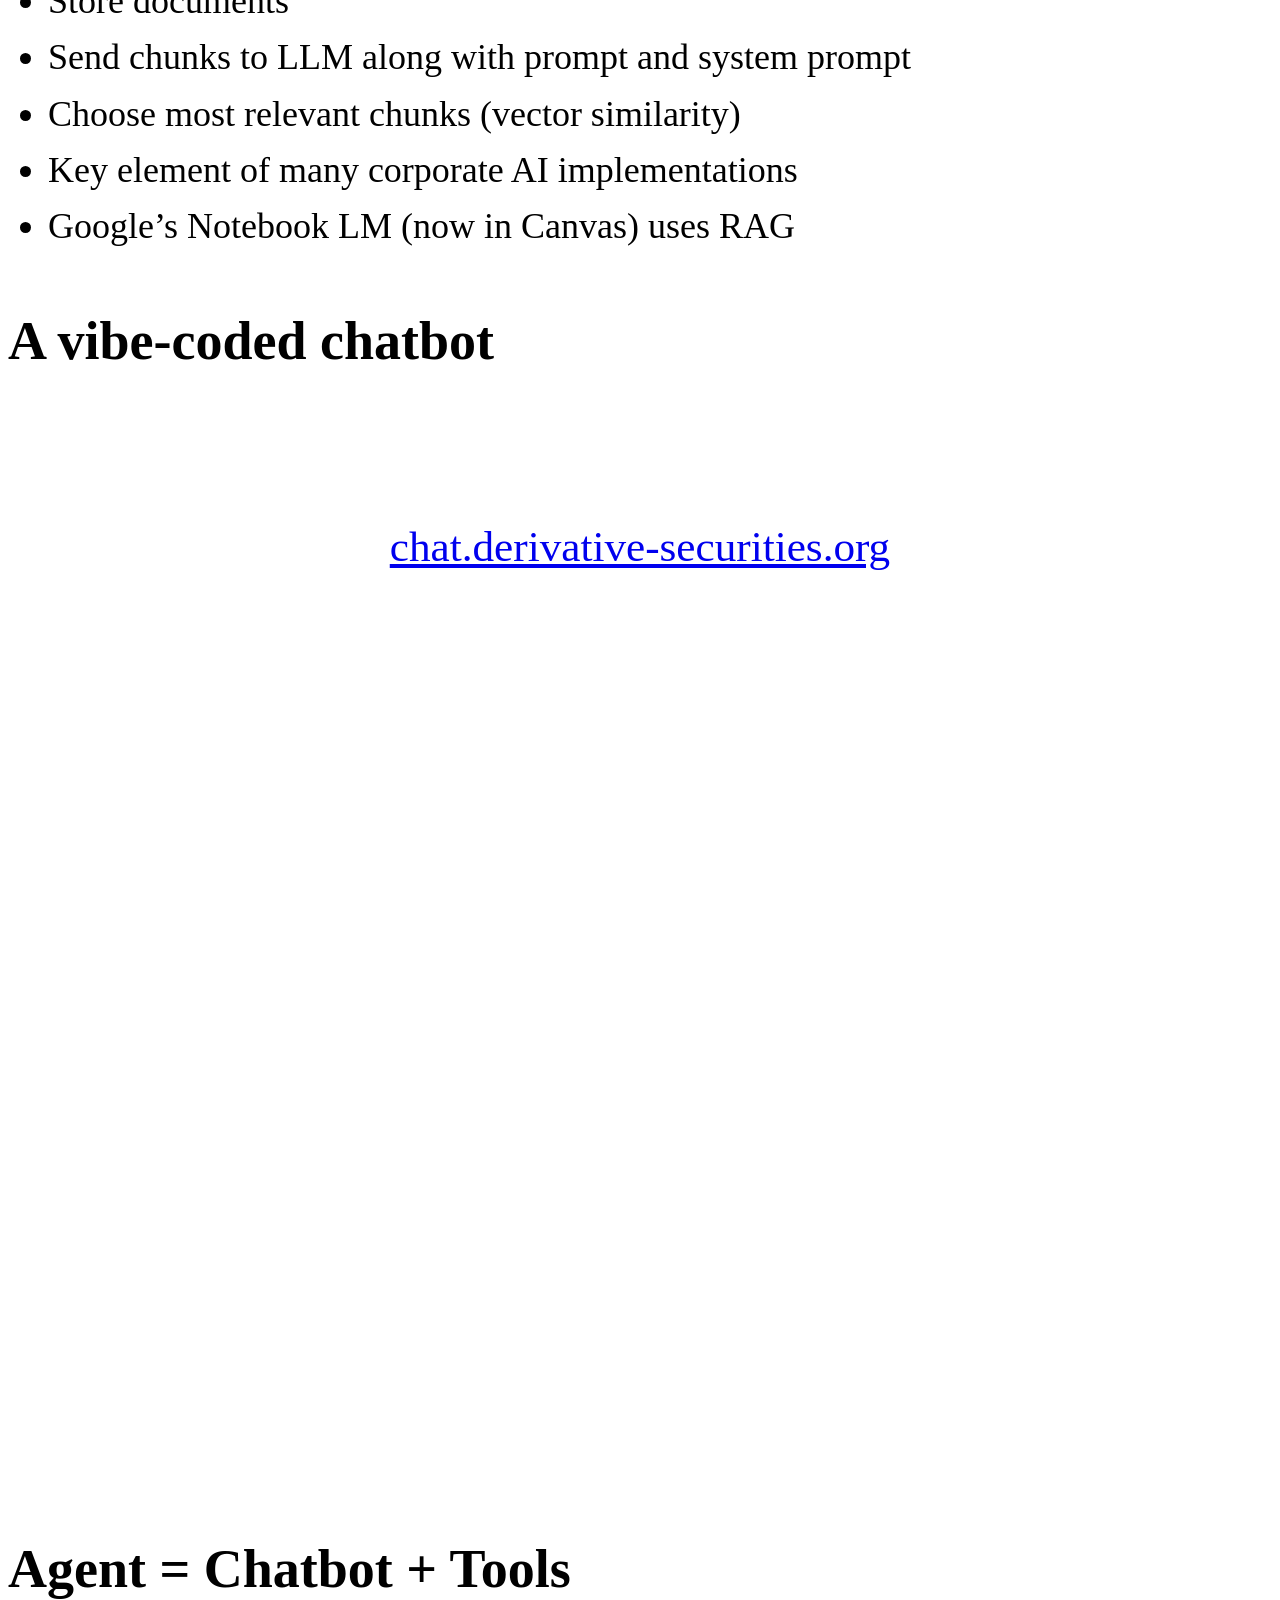
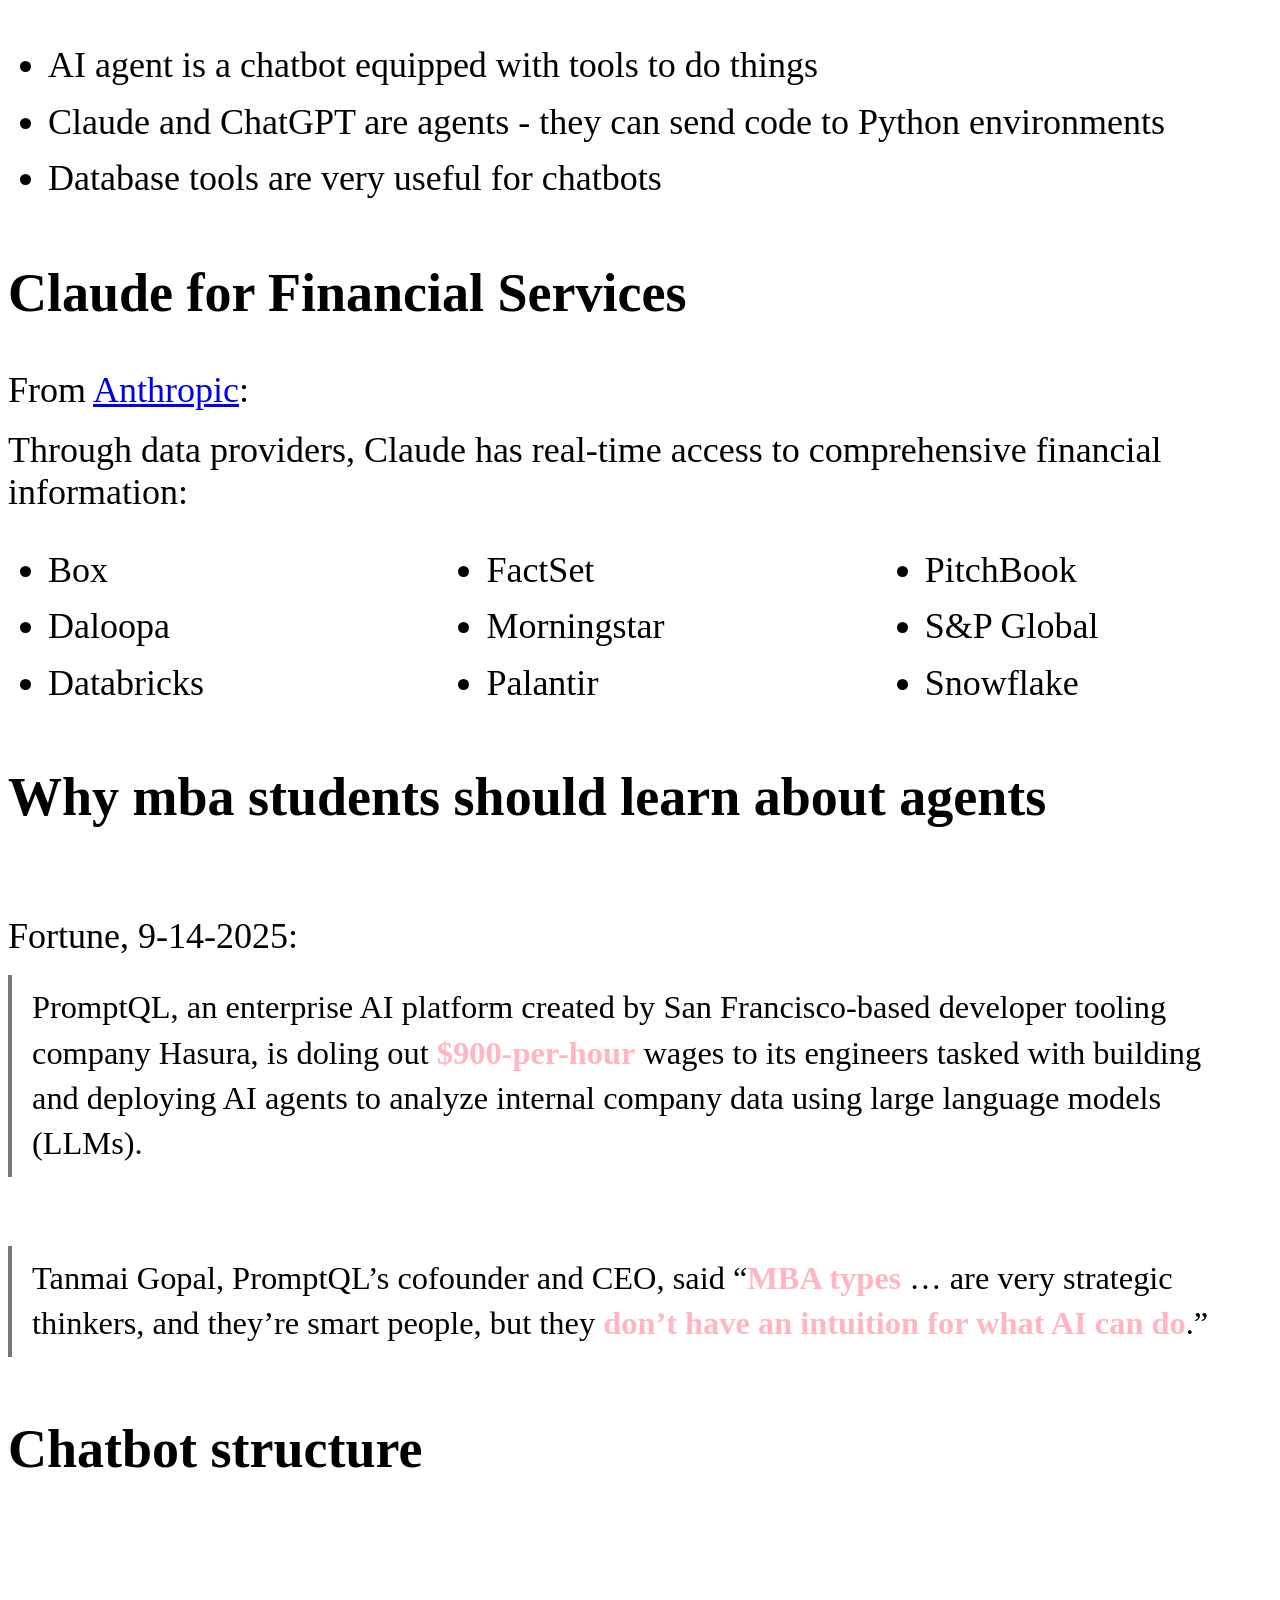
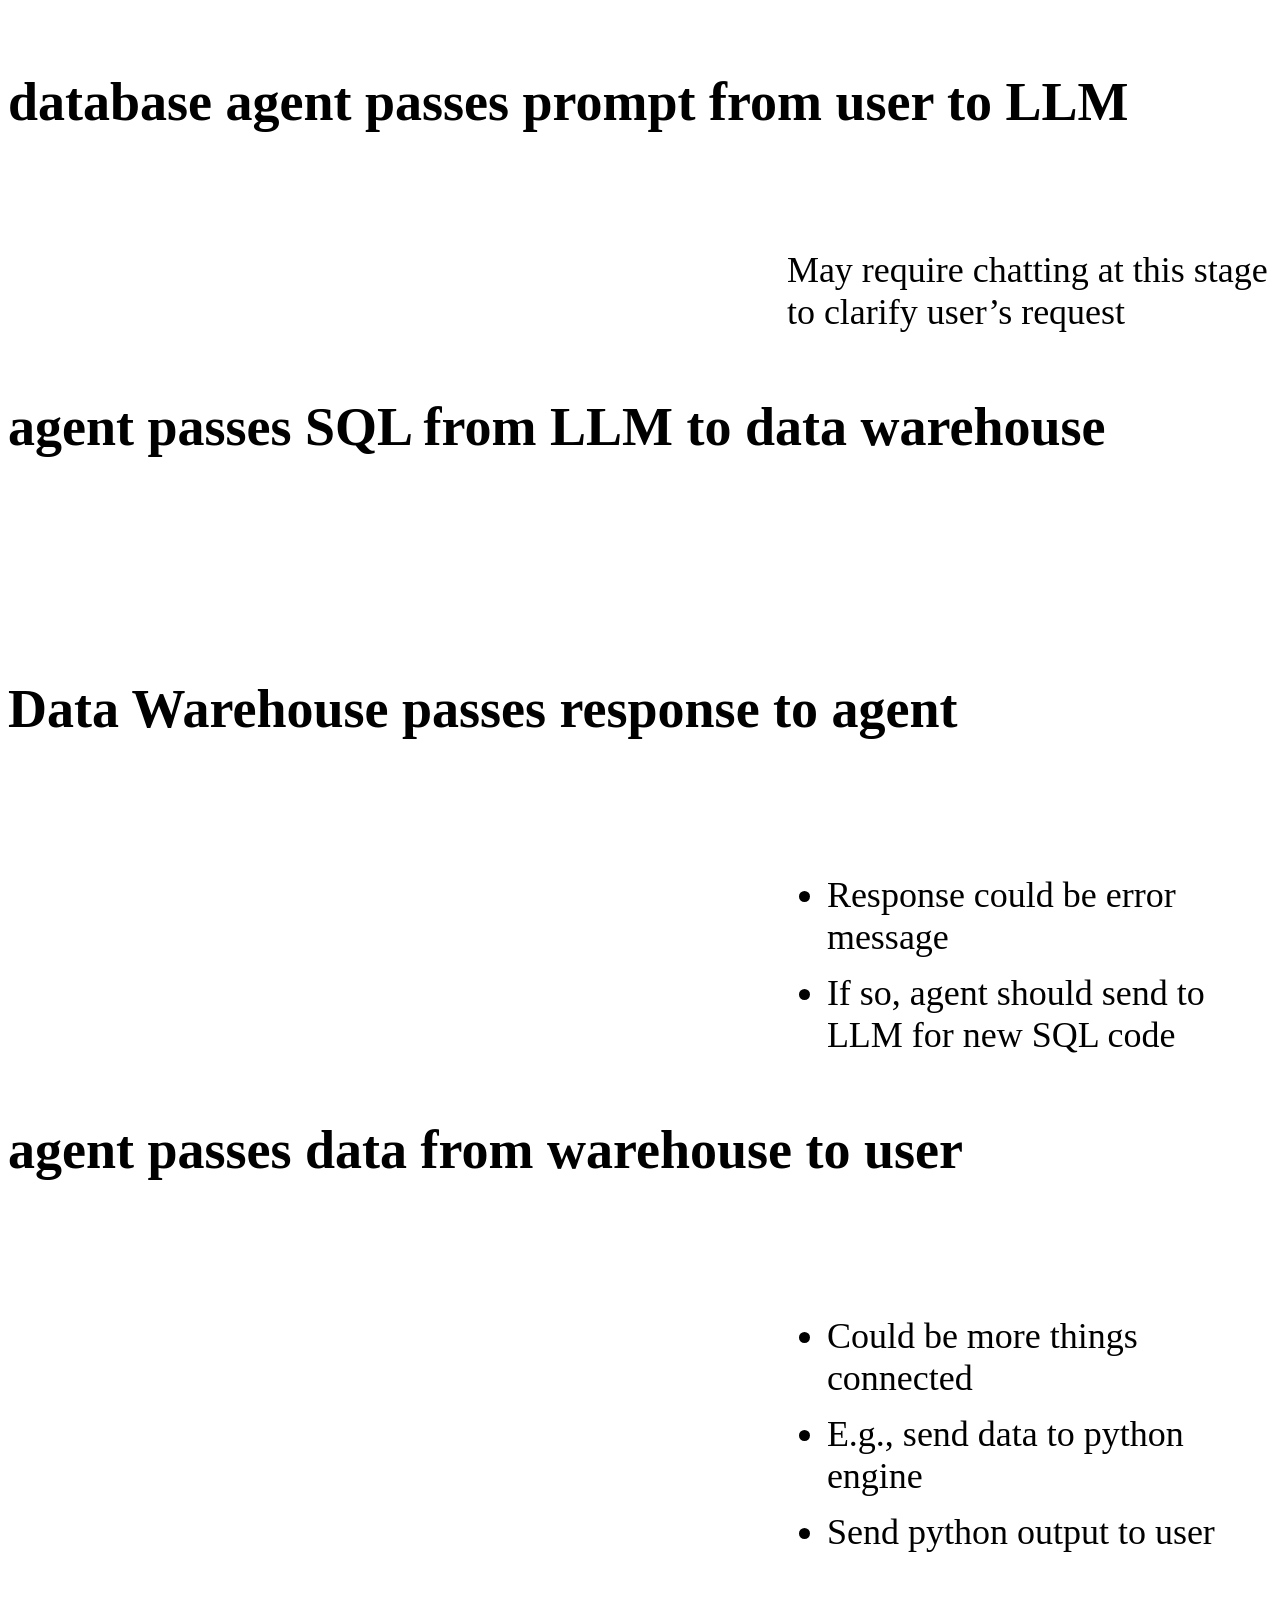
==== commit eed64295: "Render updated presentation 🤖 Generated with [Claude Code](https://claude.com/claude-code)  Co-Autho" ====
--- a/docs/index.html
+++ b/docs/index.html
@@ -722,7 +722,7 @@
 </ul>
 <p><br></p>
 <div class="quote-box">
-<p>Using the Rice data portal, get adjusted closing prices for AAPL since Jan 1, 2025. Show the first 10 days. Compute daily returns as percent changes. Create a boxplot of the daily returns and provide a link.</p>
+<p>Using the Rice data portal, get adjusted closing prices for AAPL since Jan 1, 2010. Filter to keep only the last price in each month. Divide each price by the price 11 months prior, subtract 1, and then lag by one month. This is t-12 through t-2 momentum. Plot it.</p>
 </div>
 </section>
 <section id="section-4" class="slide level2">
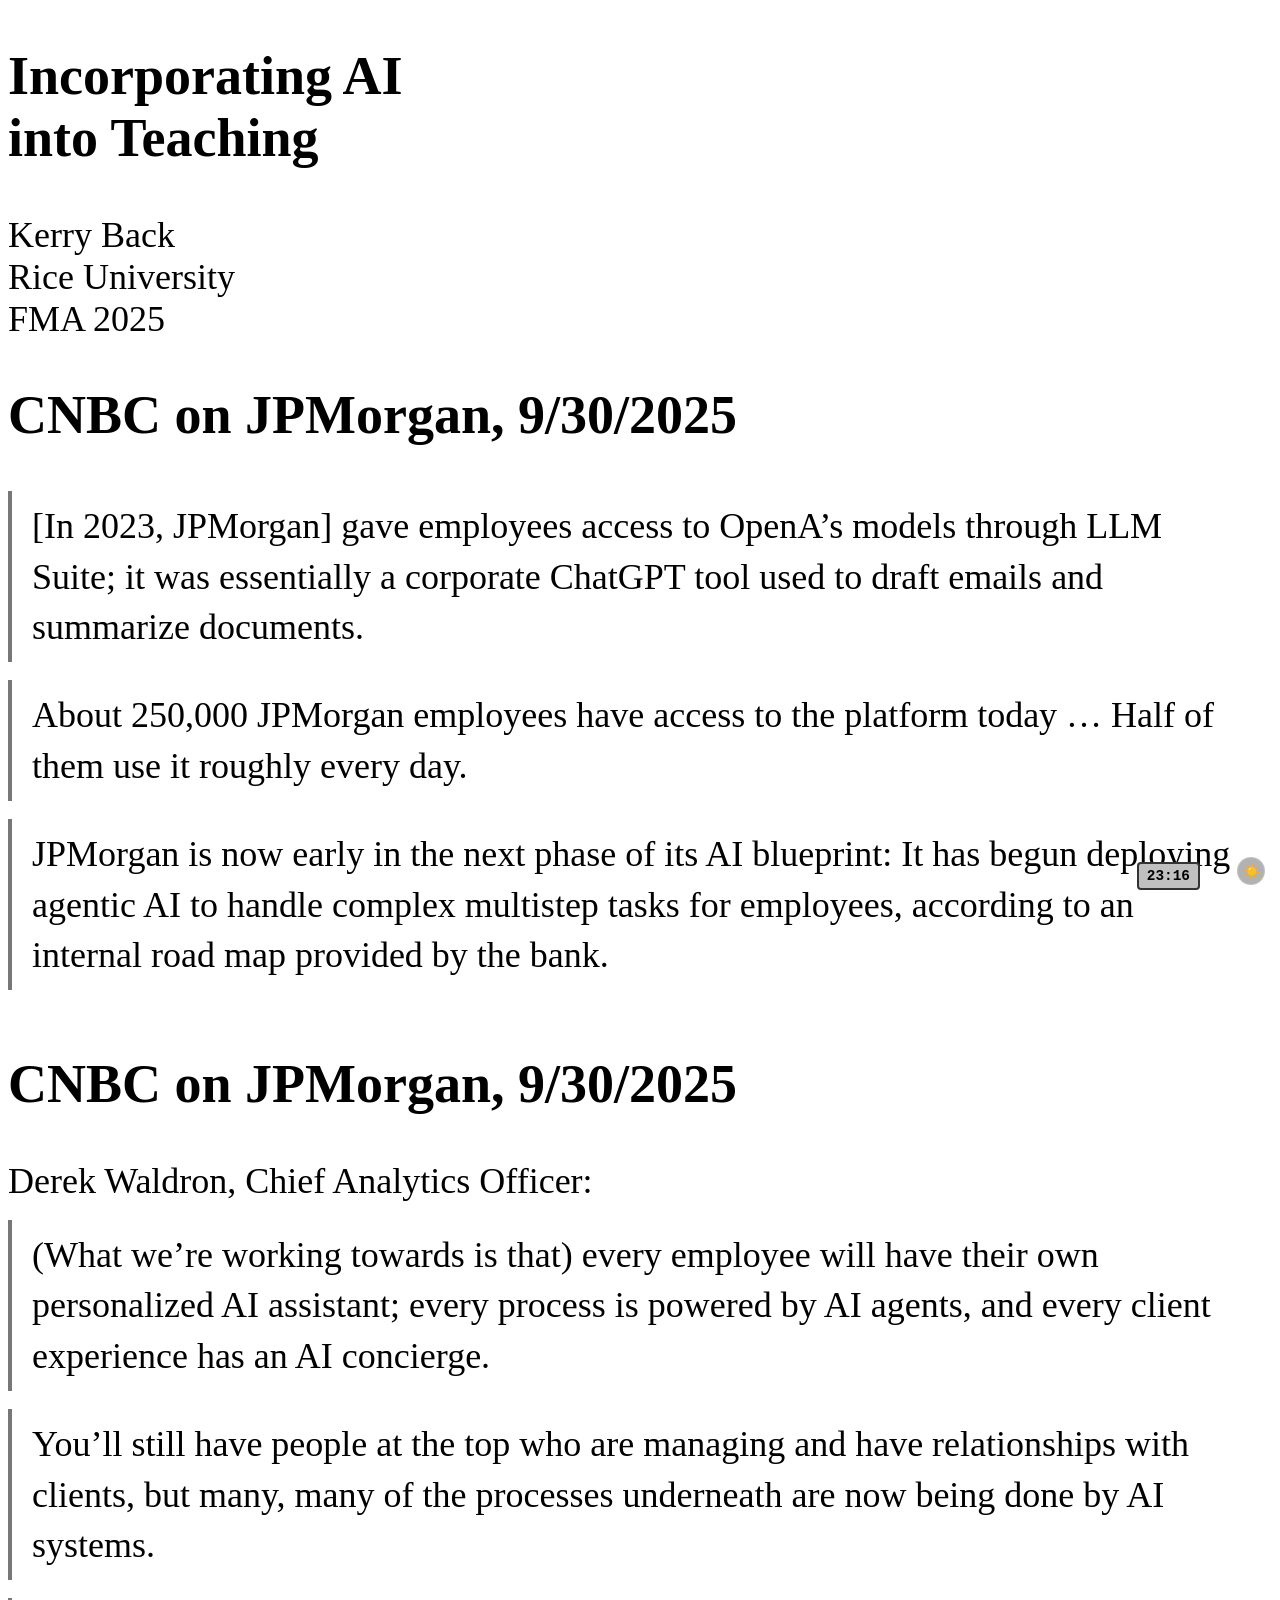
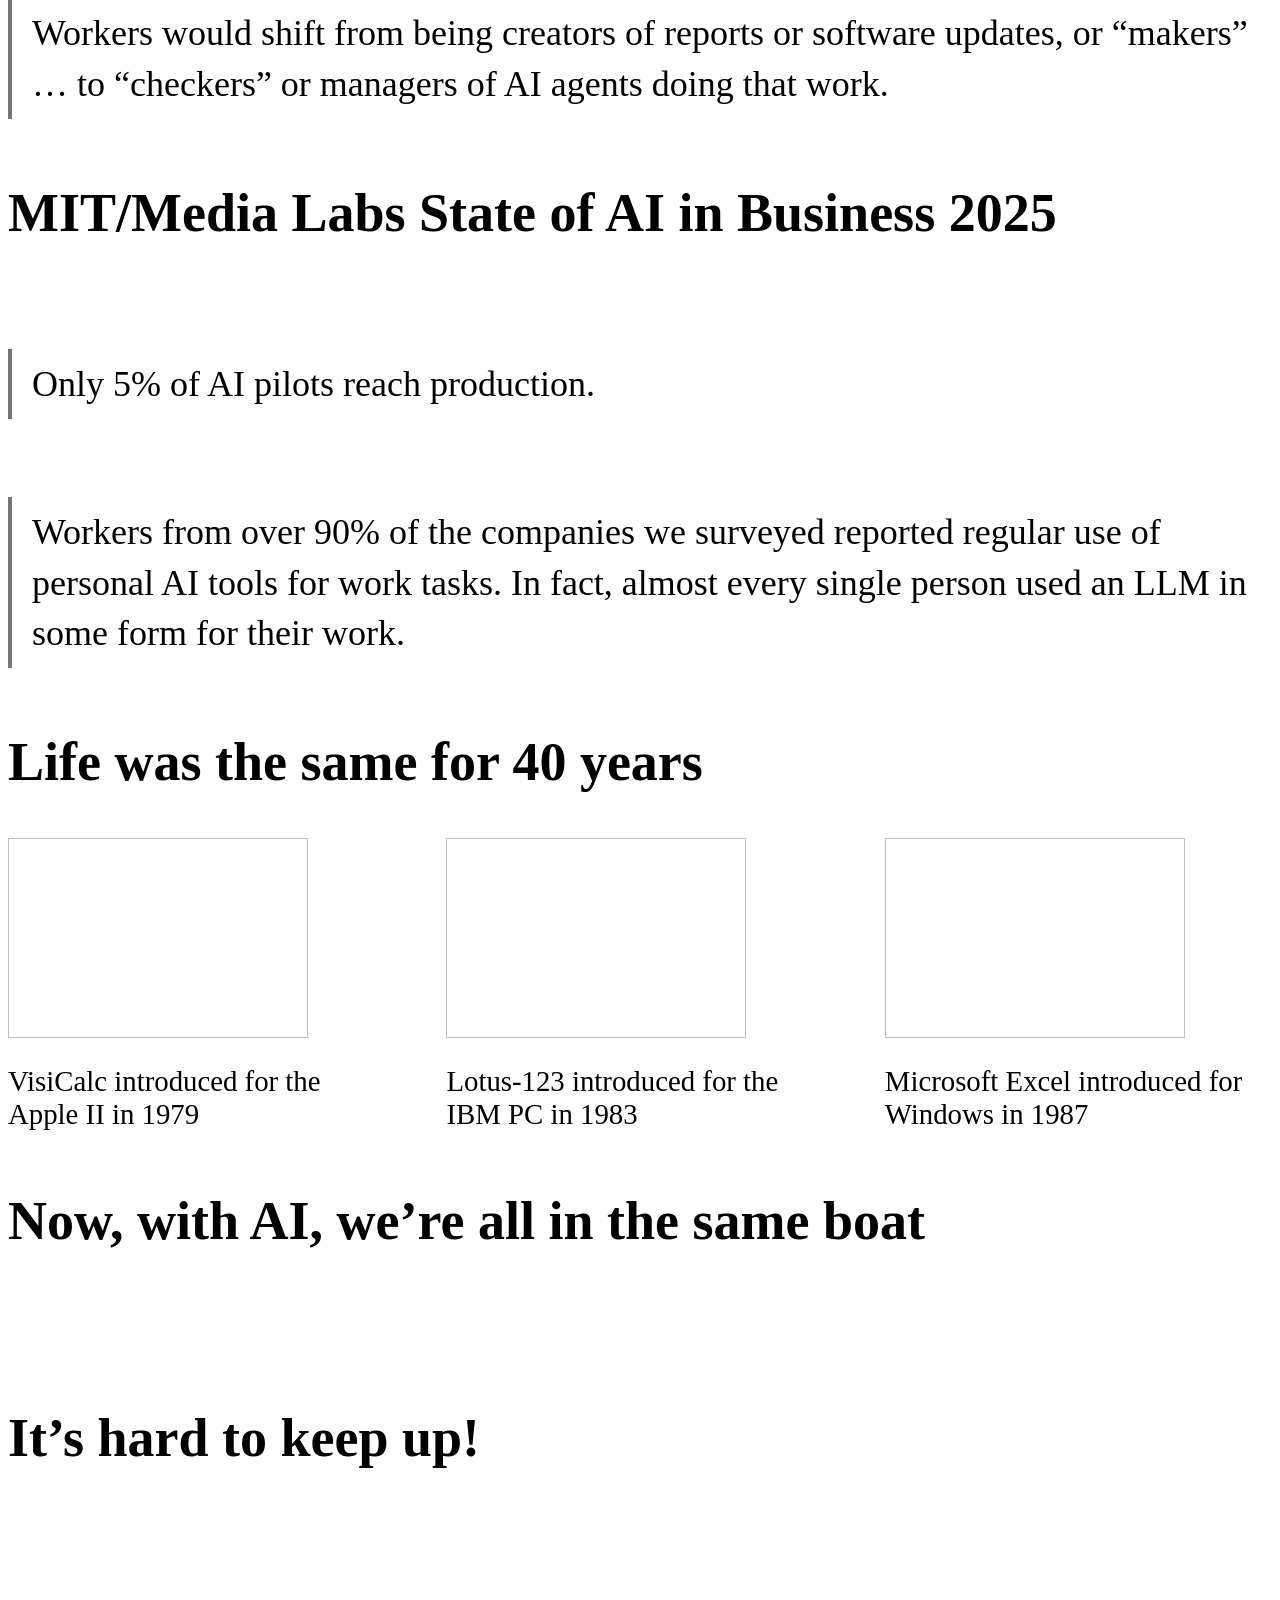
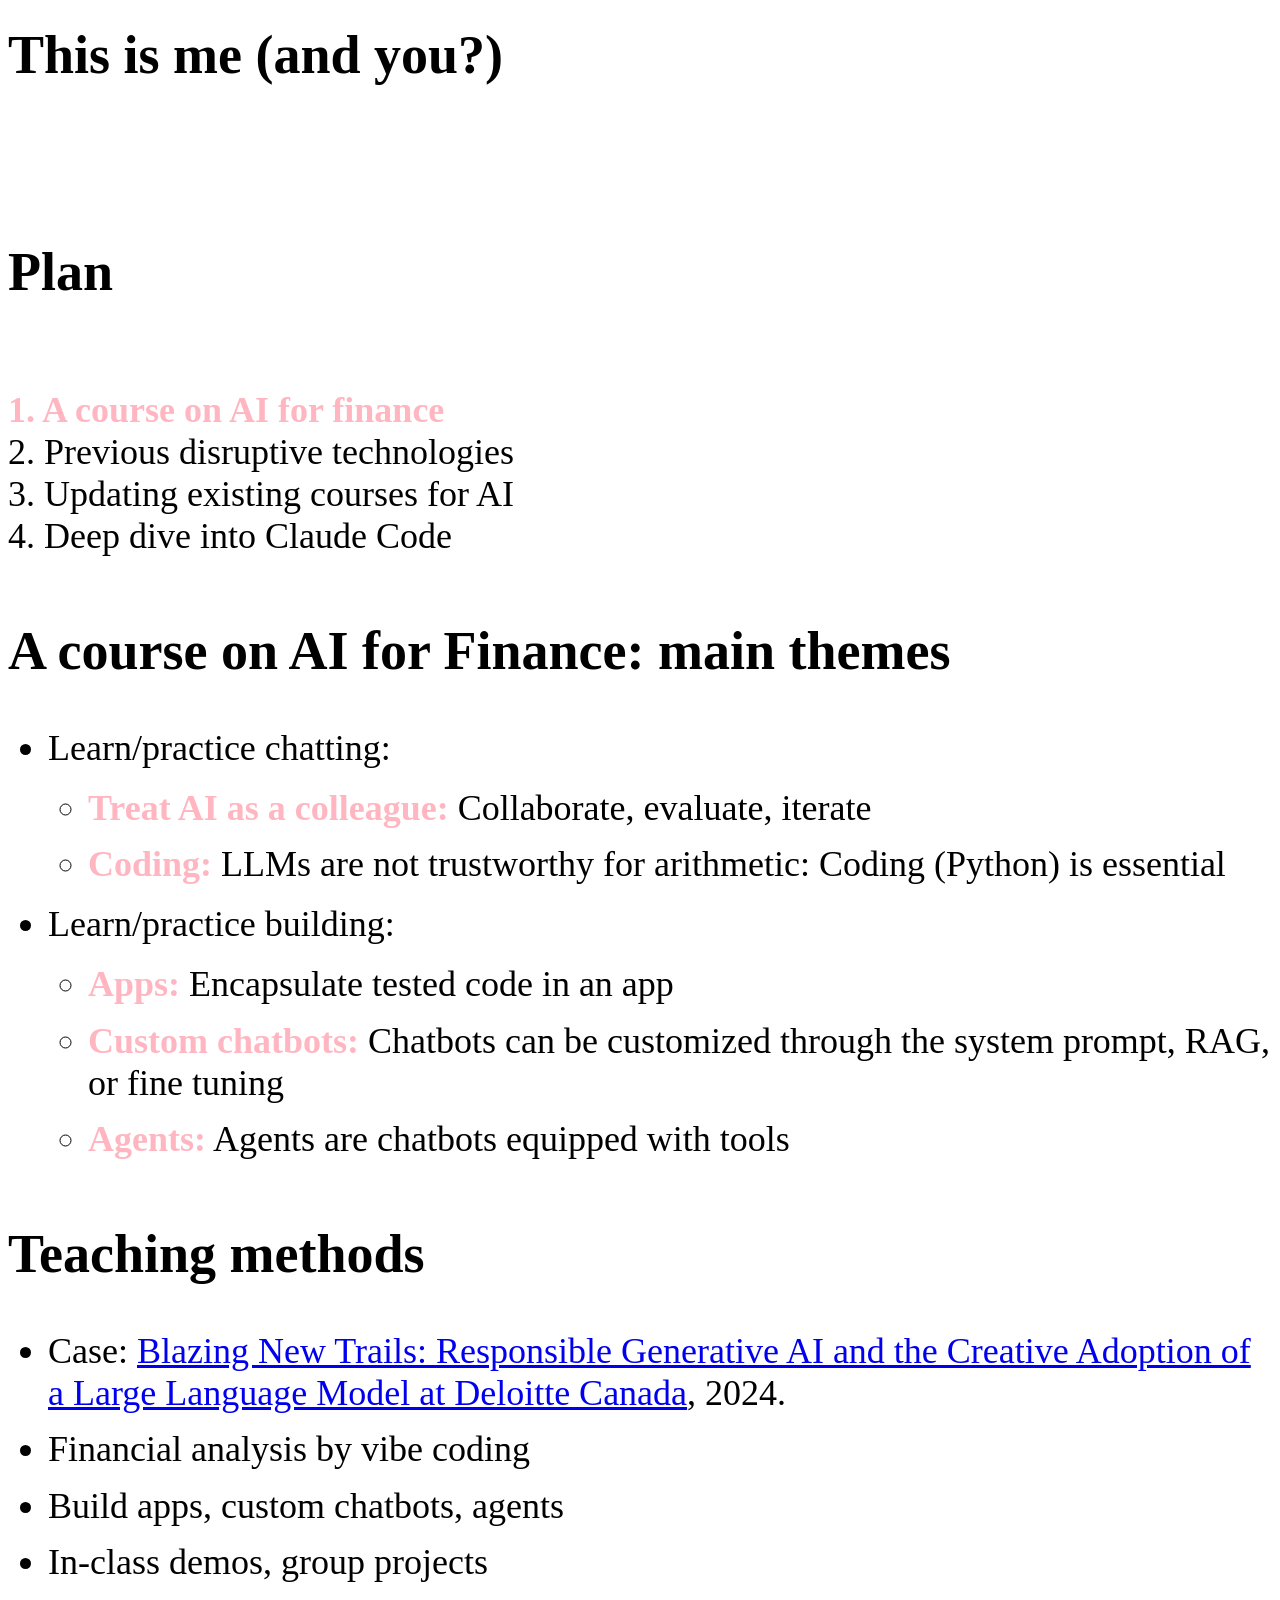
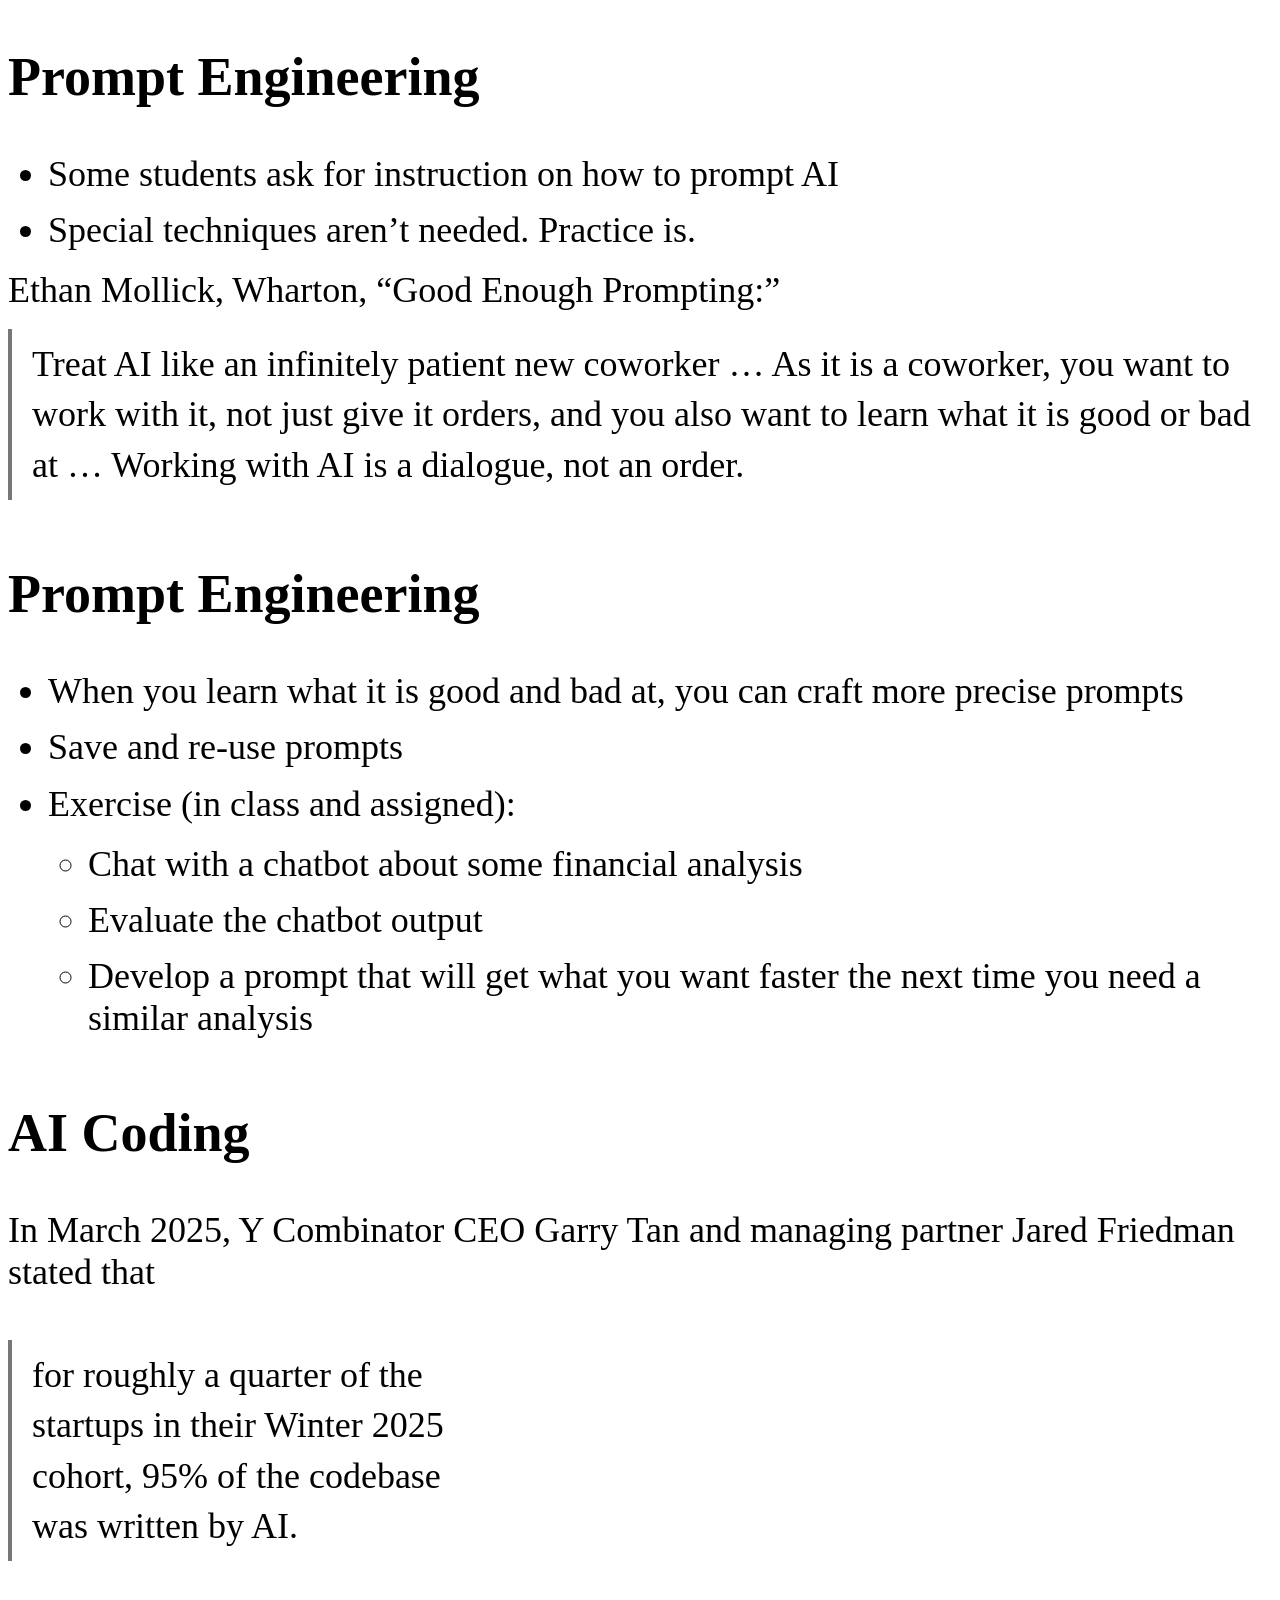
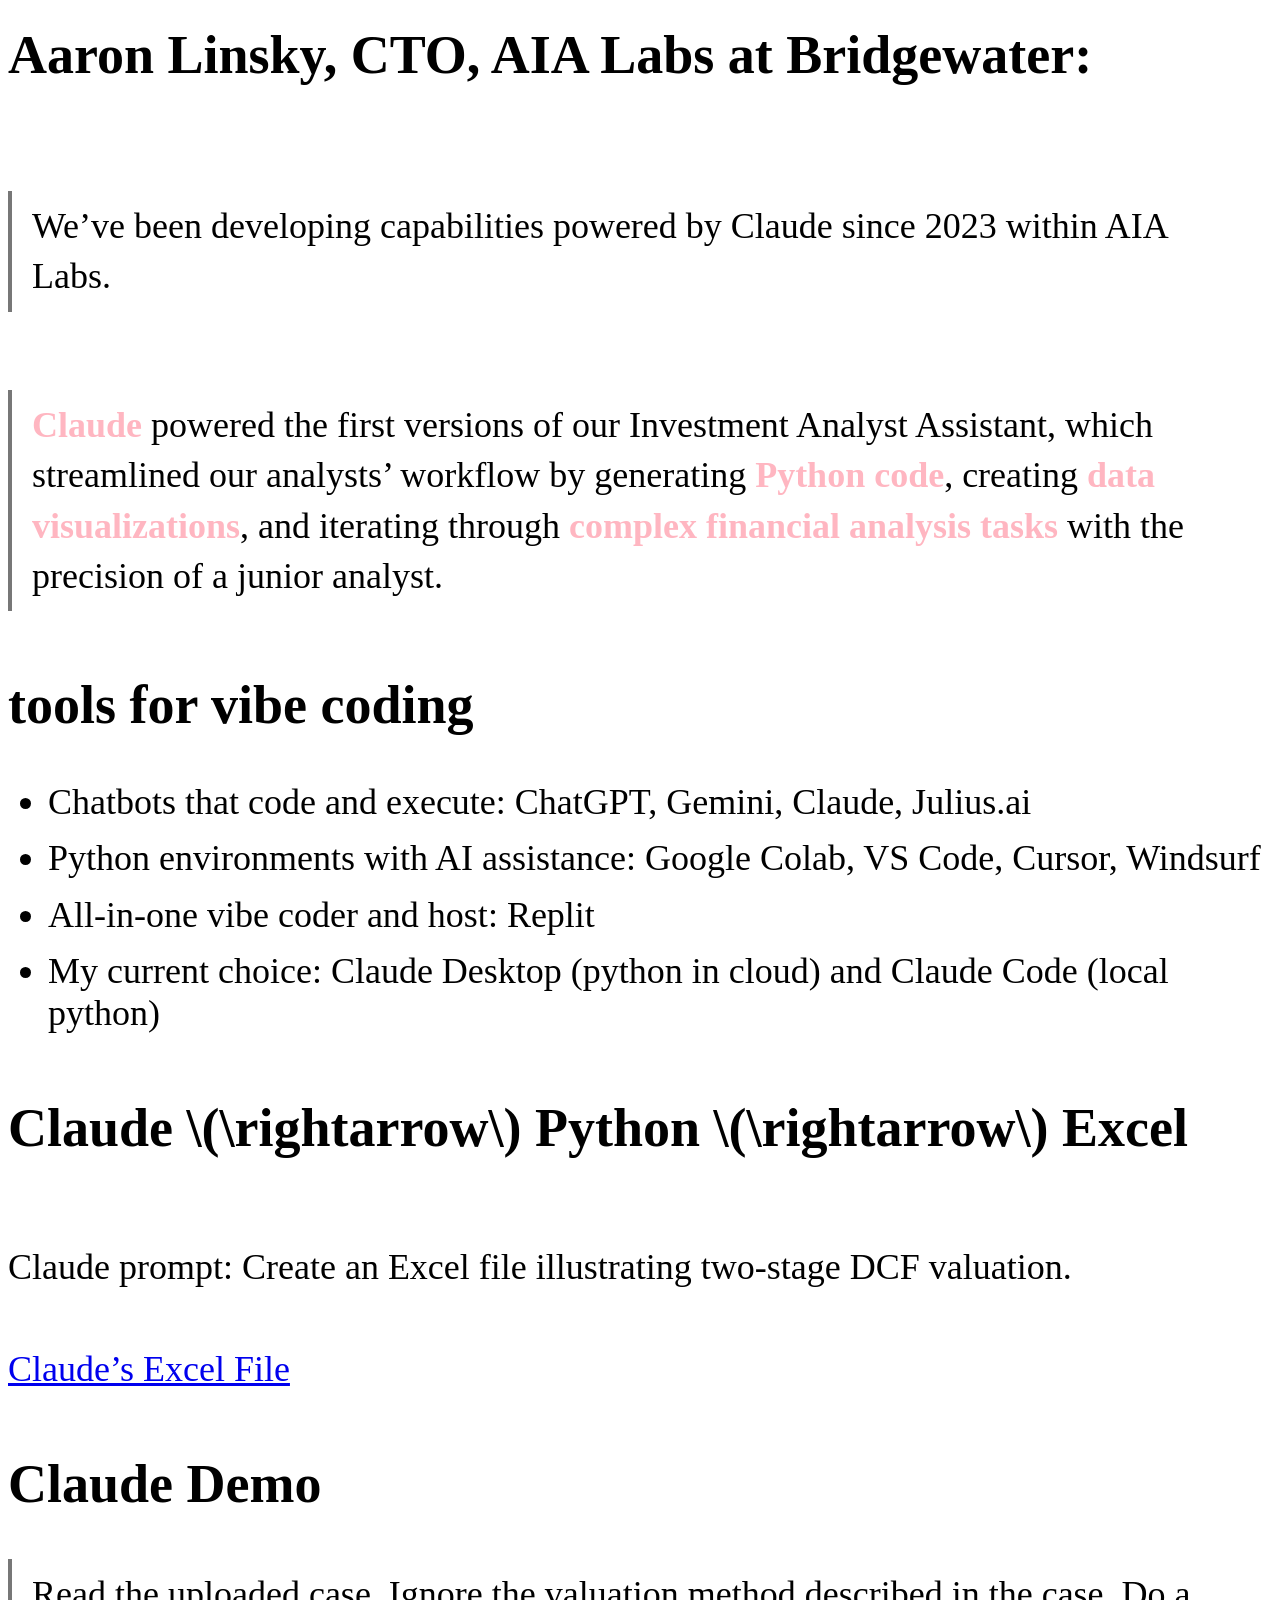
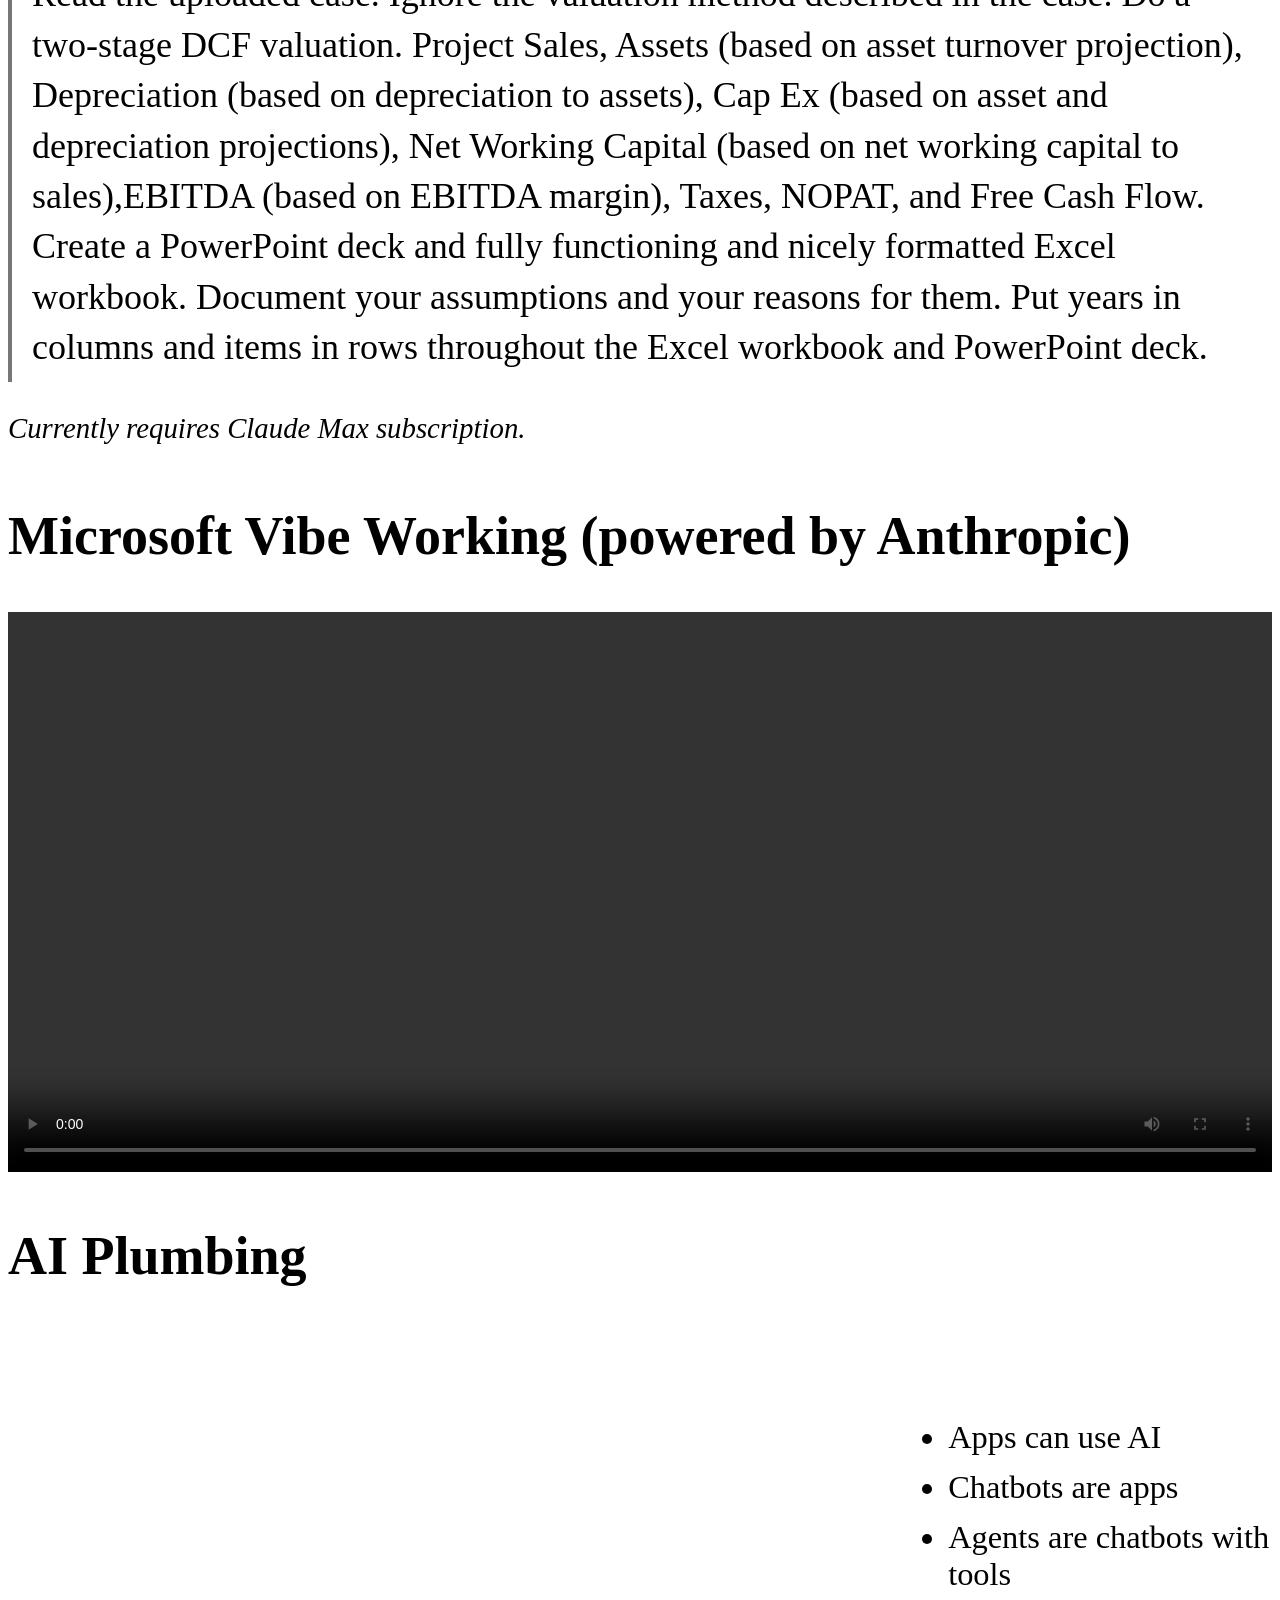
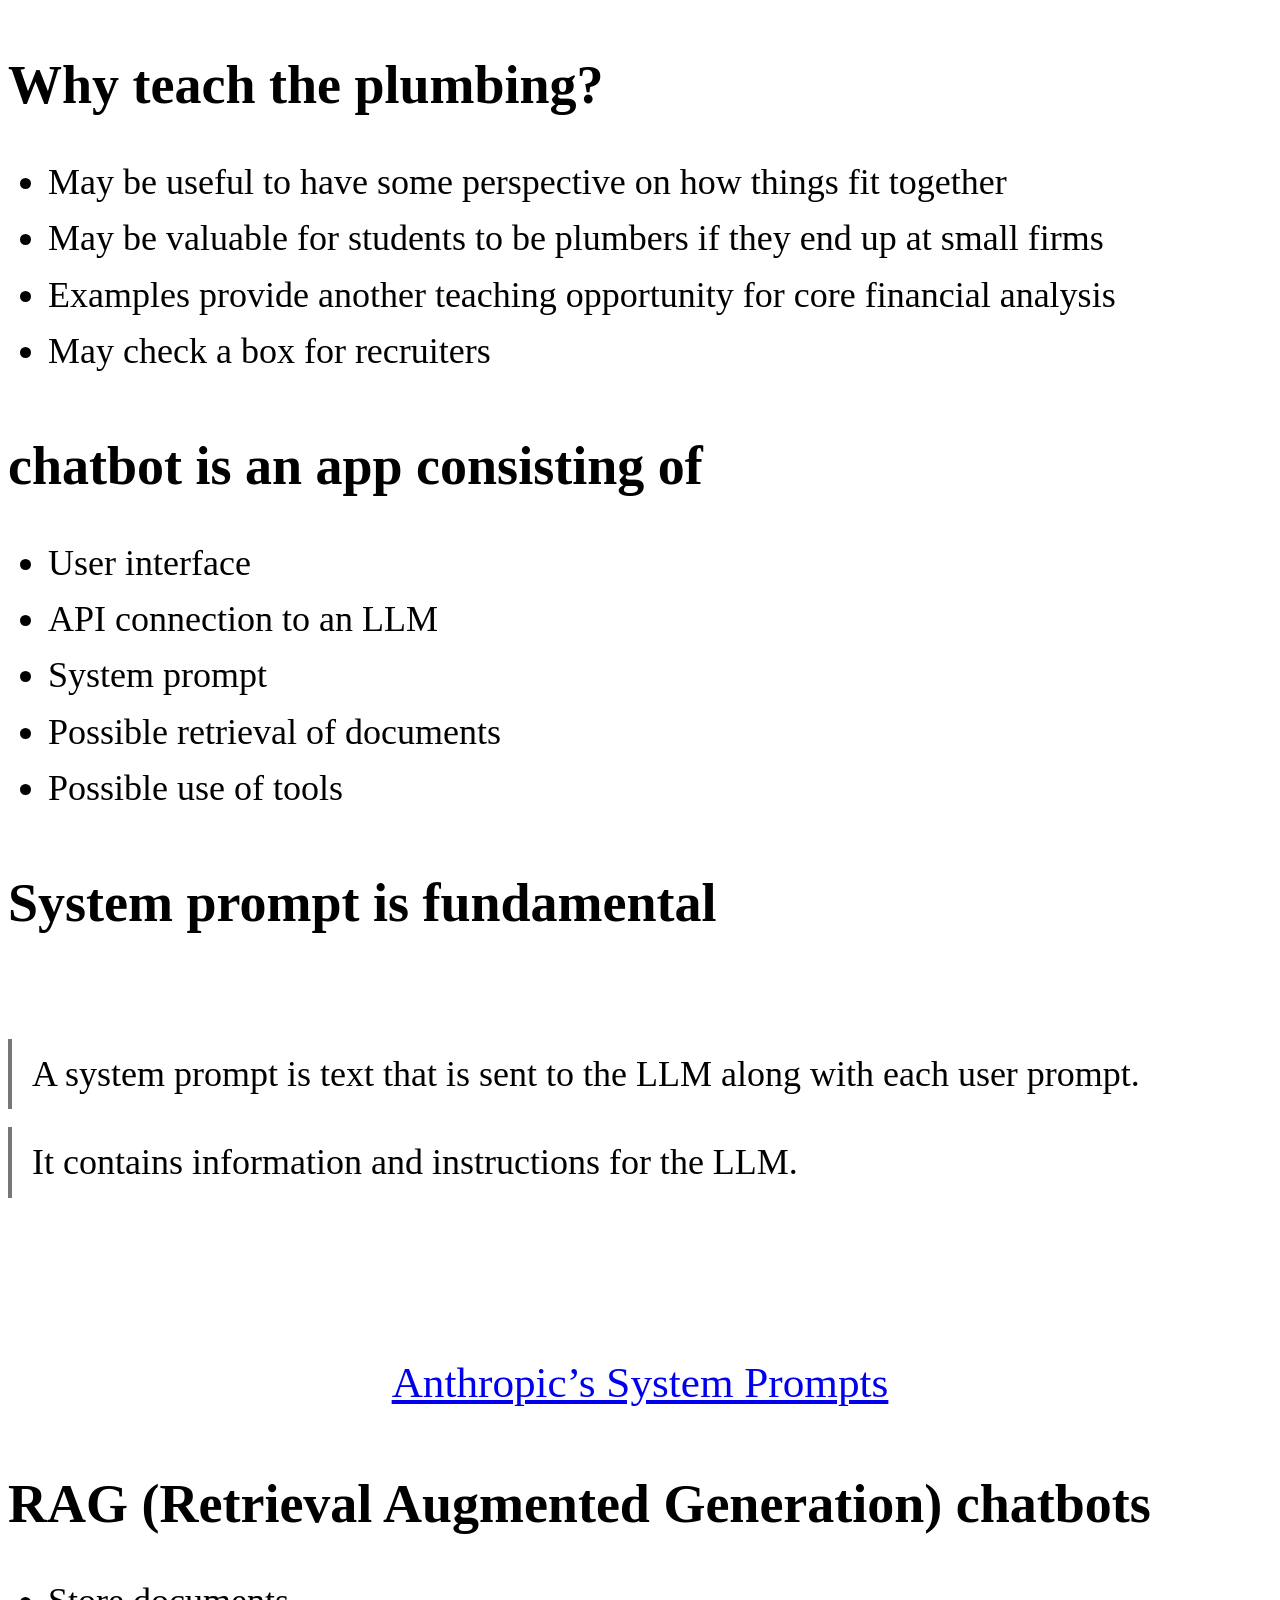
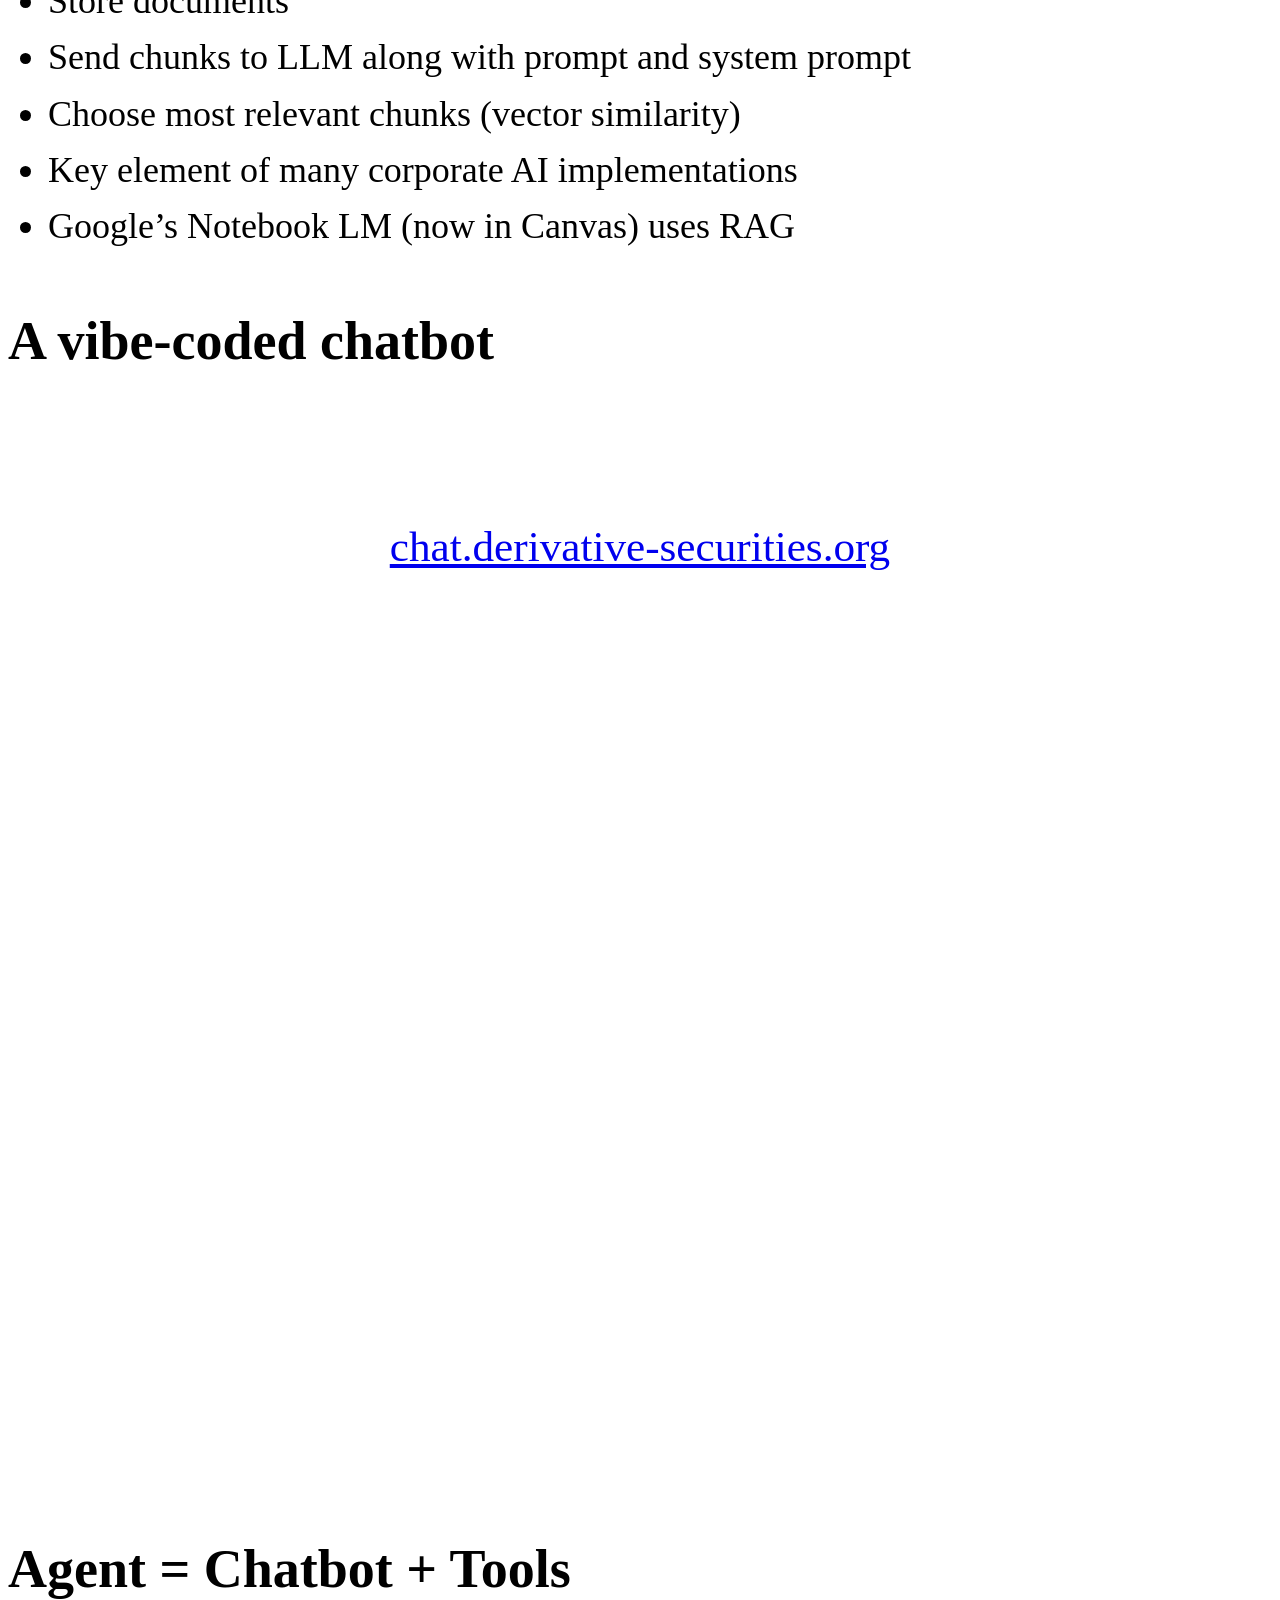
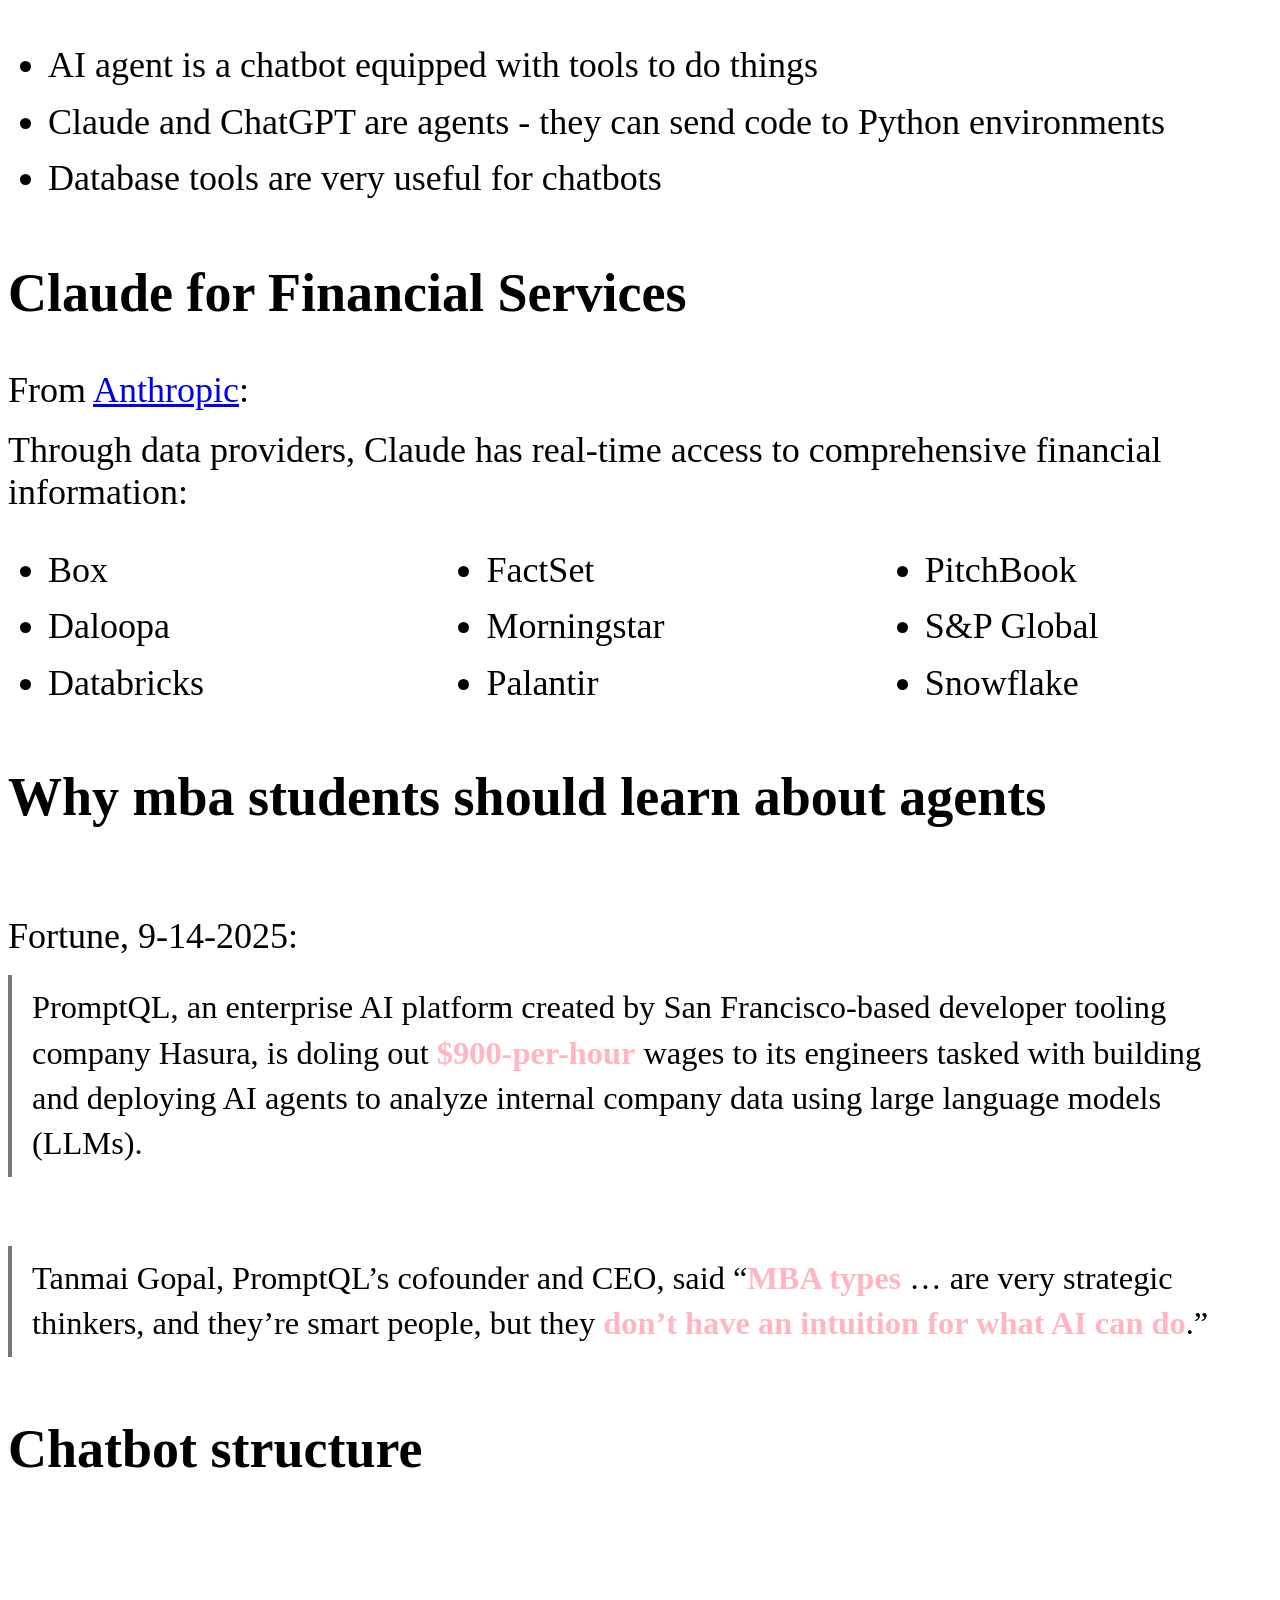
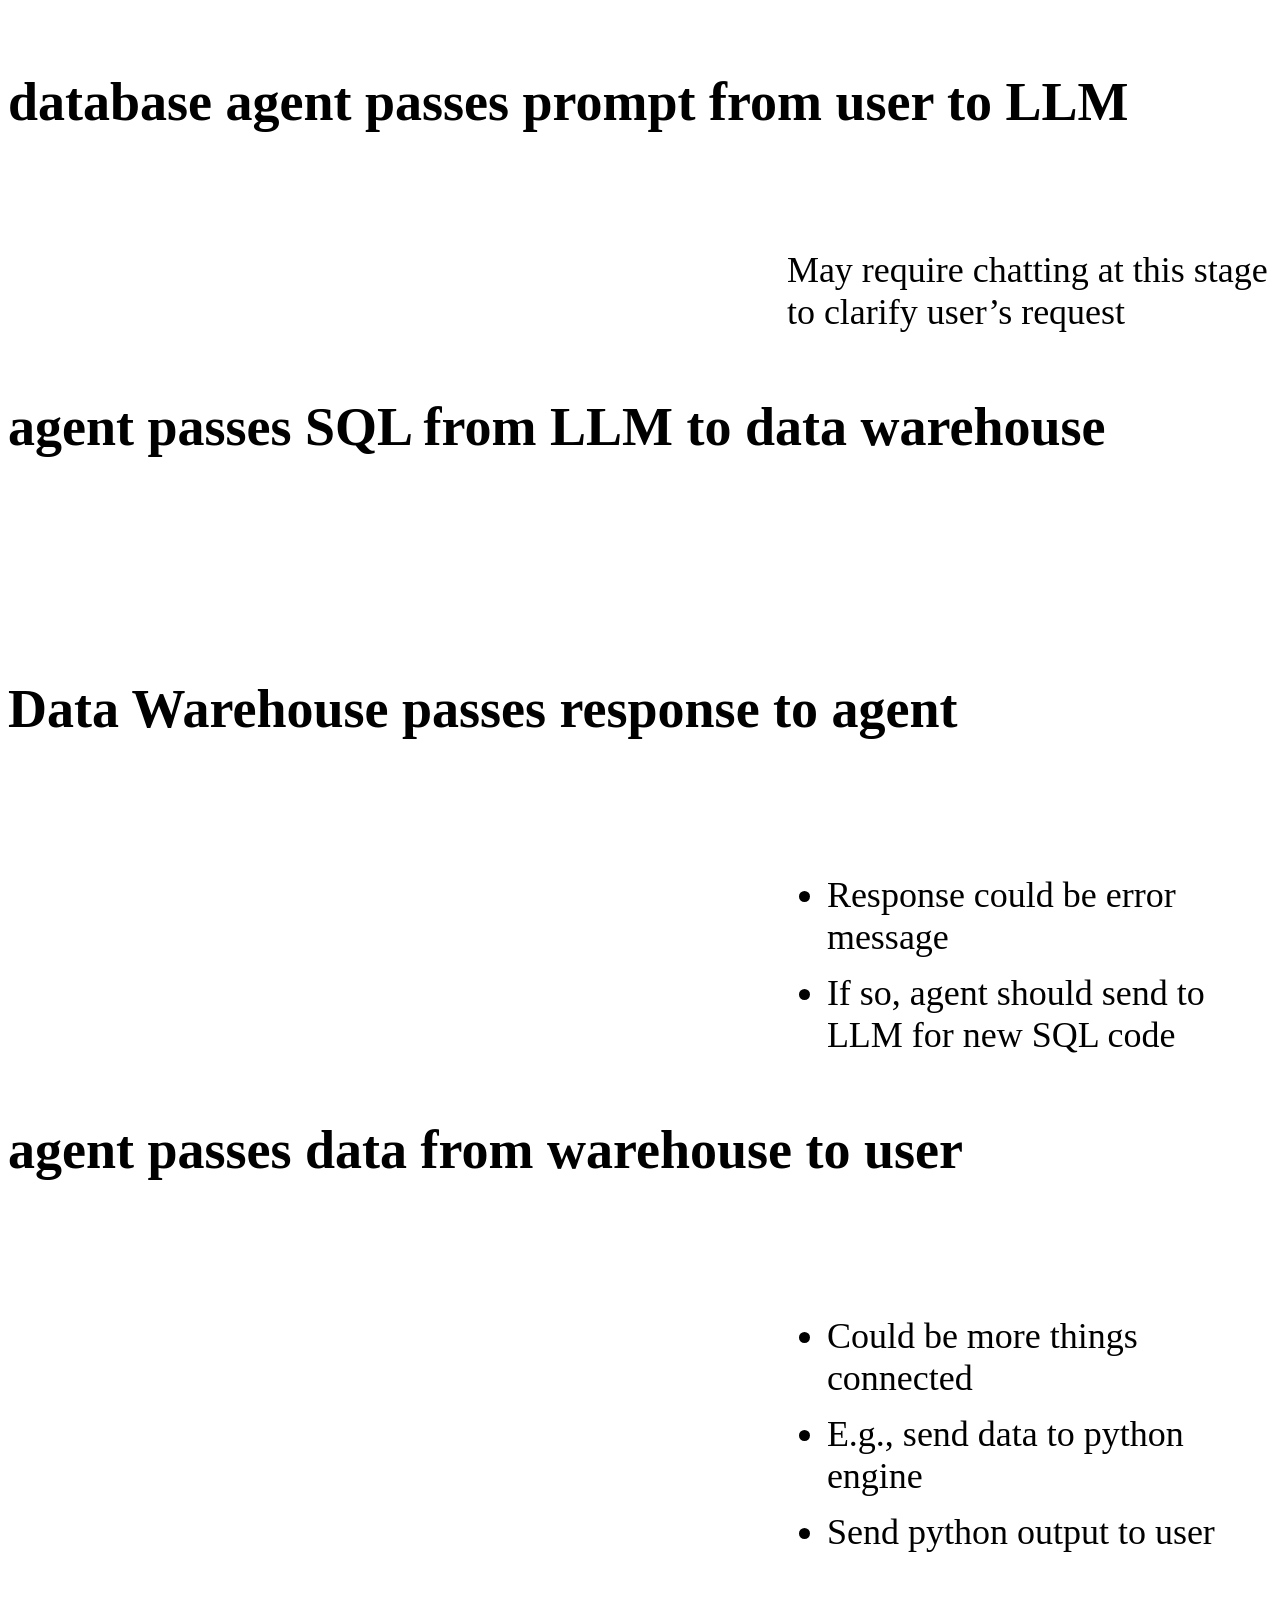
==== commit f506a415: "Render updated presentation 🤖 Generated with [Claude Code](https://claude.com/claude-code)  Co-Autho" ====
--- a/docs/index.html
+++ b/docs/index.html
@@ -711,18 +711,17 @@
 <section id="section-2" class="slide level2">
 <h2></h2>
 </section>
-<section id="section-3" class="slide level2 has-dark-background" data-background-video="columbo_final.webm">
+<section id="section-3" class="slide level2" data-background-video="columbo_final.webm">
 <h2></h2>
 </section>
 <section id="adding-tools-to-chatbots" class="slide level2">
 <h2>Adding tools to chatbots</h2>
 <ul>
 <li>Anthropic created Model Context Protocol (MCP) for adding tools to chatbots. Recently simplified (mcpb files)</li>
-<li>Demo of Claude Desktop with Rice Business Stock Market Data Portal (vibe coded MCP server)</li>
-</ul>
-<p><br></p>
-<div class="quote-box">
-<p>Using the Rice data portal, get adjusted closing prices for AAPL since Jan 1, 2010. Filter to keep only the last price in each month. Divide each price by the price 11 months prior, subtract 1, and then lag by one month. This is t-12 through t-2 momentum. Plot it.</p>
+<li>Demo of Claude Code with Rice Business Stock Market Data Portal (vibe coded MCP server)</li>
+</ul>
+<div class="quote-box">
+<p>Get tsla’s roe by quarter on a trailing 4-quarters basis for Q1 2020 through Q3 2025 from the Rice stock database. Also, get tsla’s adjusted closing price starting in Jan 1 2020. Filter to keep only end-of-quarter prices. Plot the roe and filtered price series in the same figure, with roe on the left y-axis and price on the right y-axis.</p>
 </div>
 </section>
 <section id="section-4" class="slide level2">
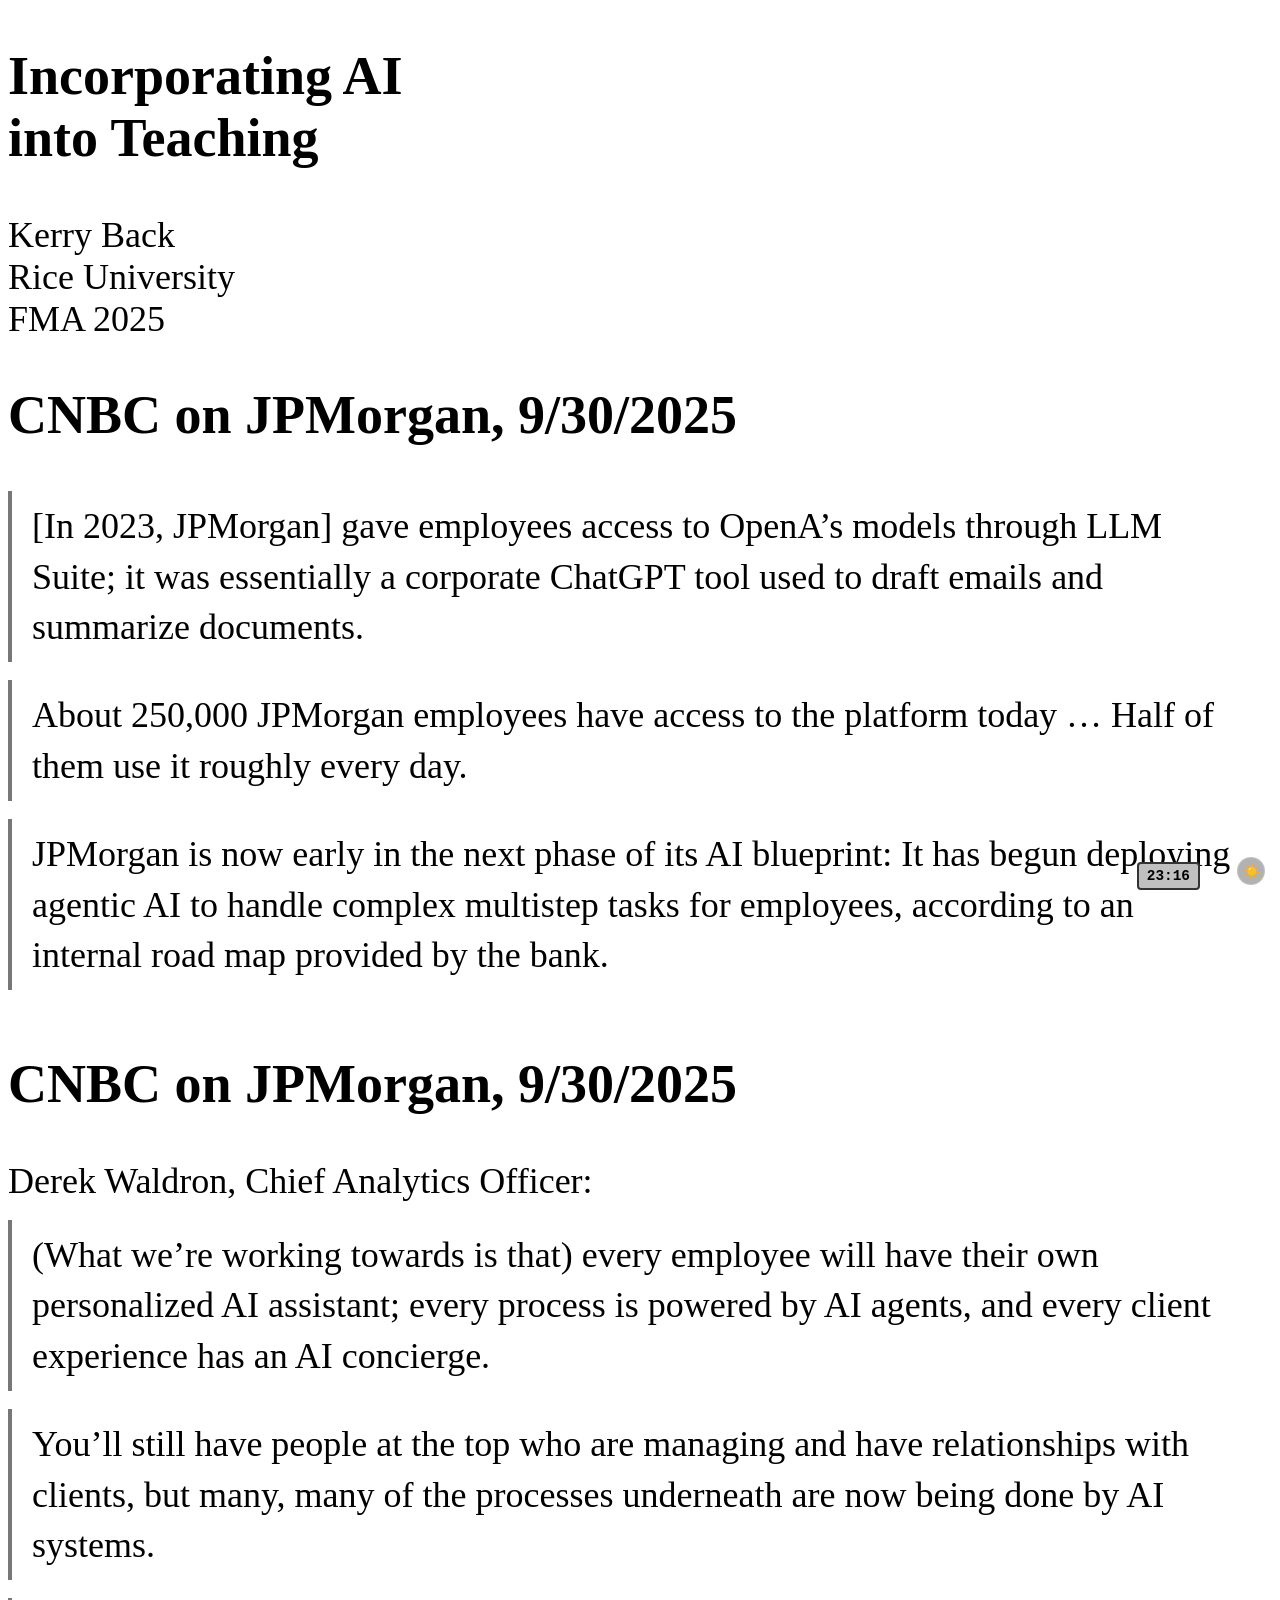
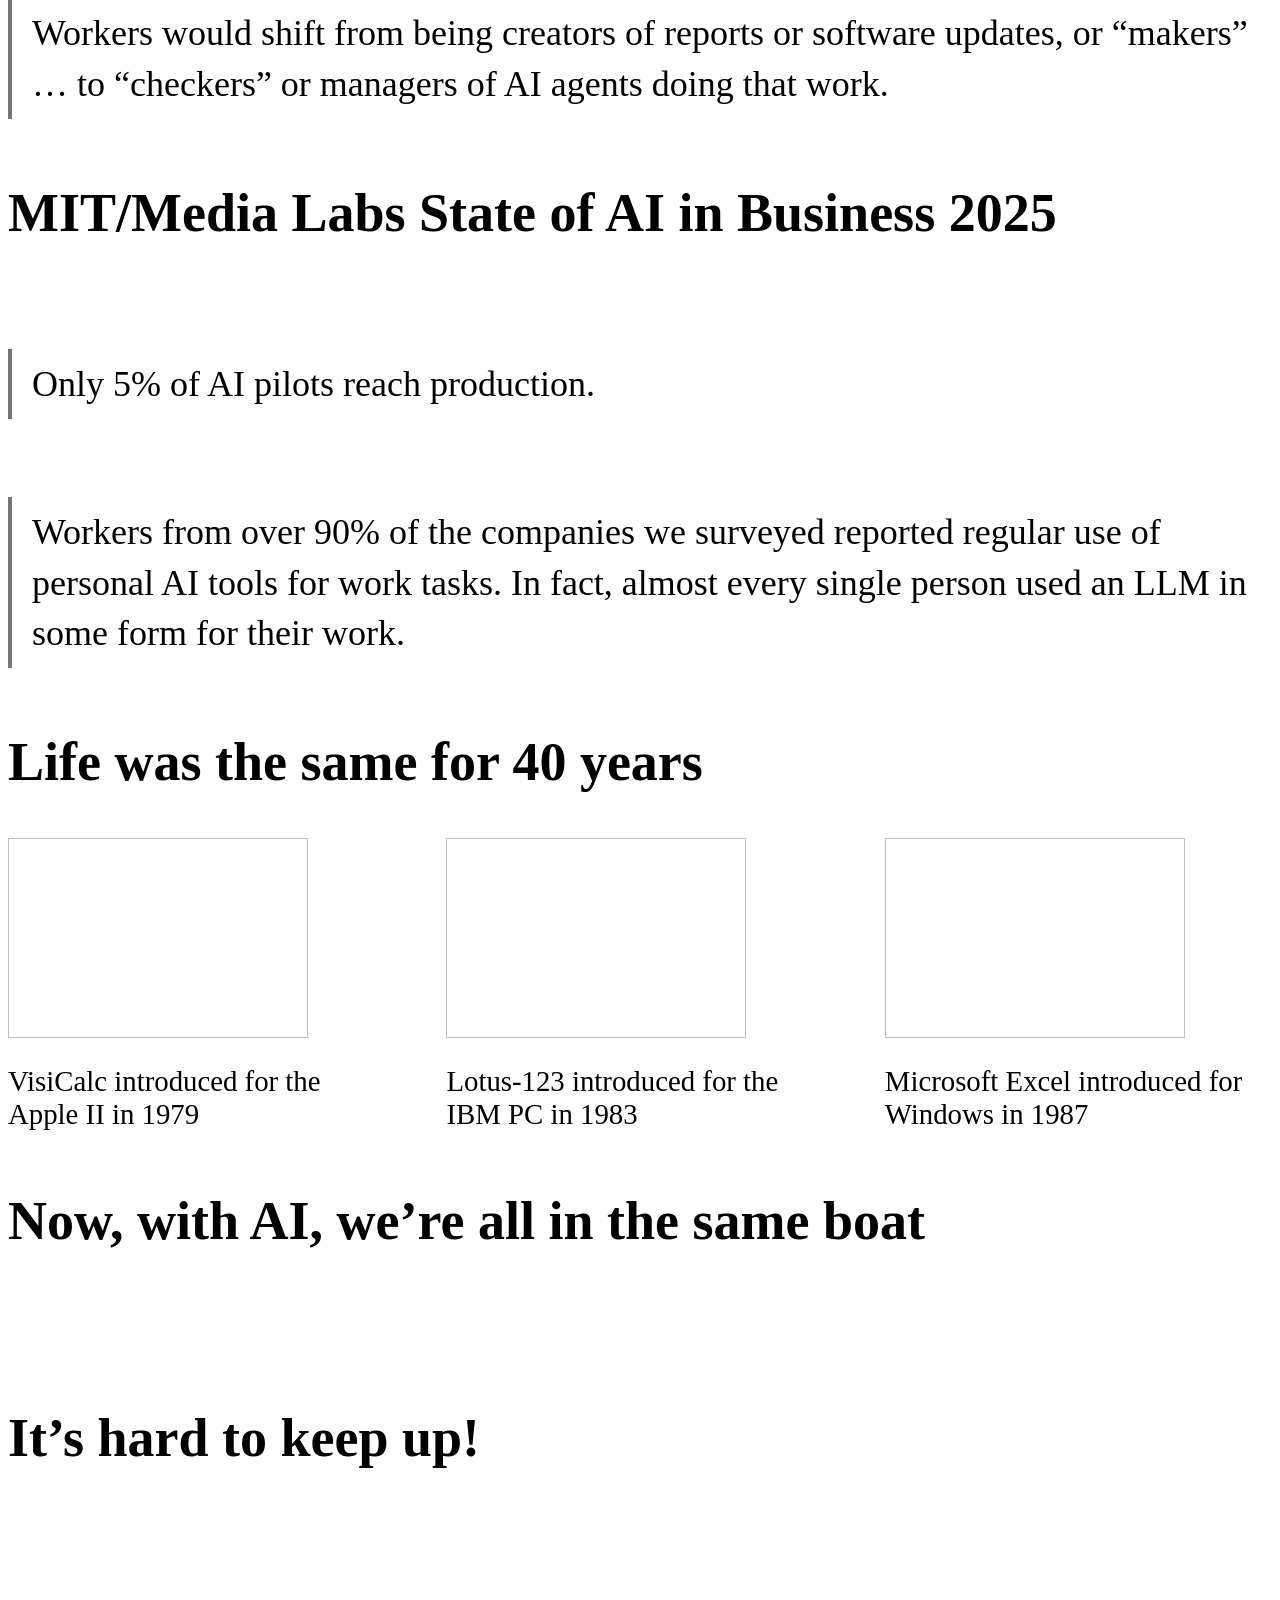
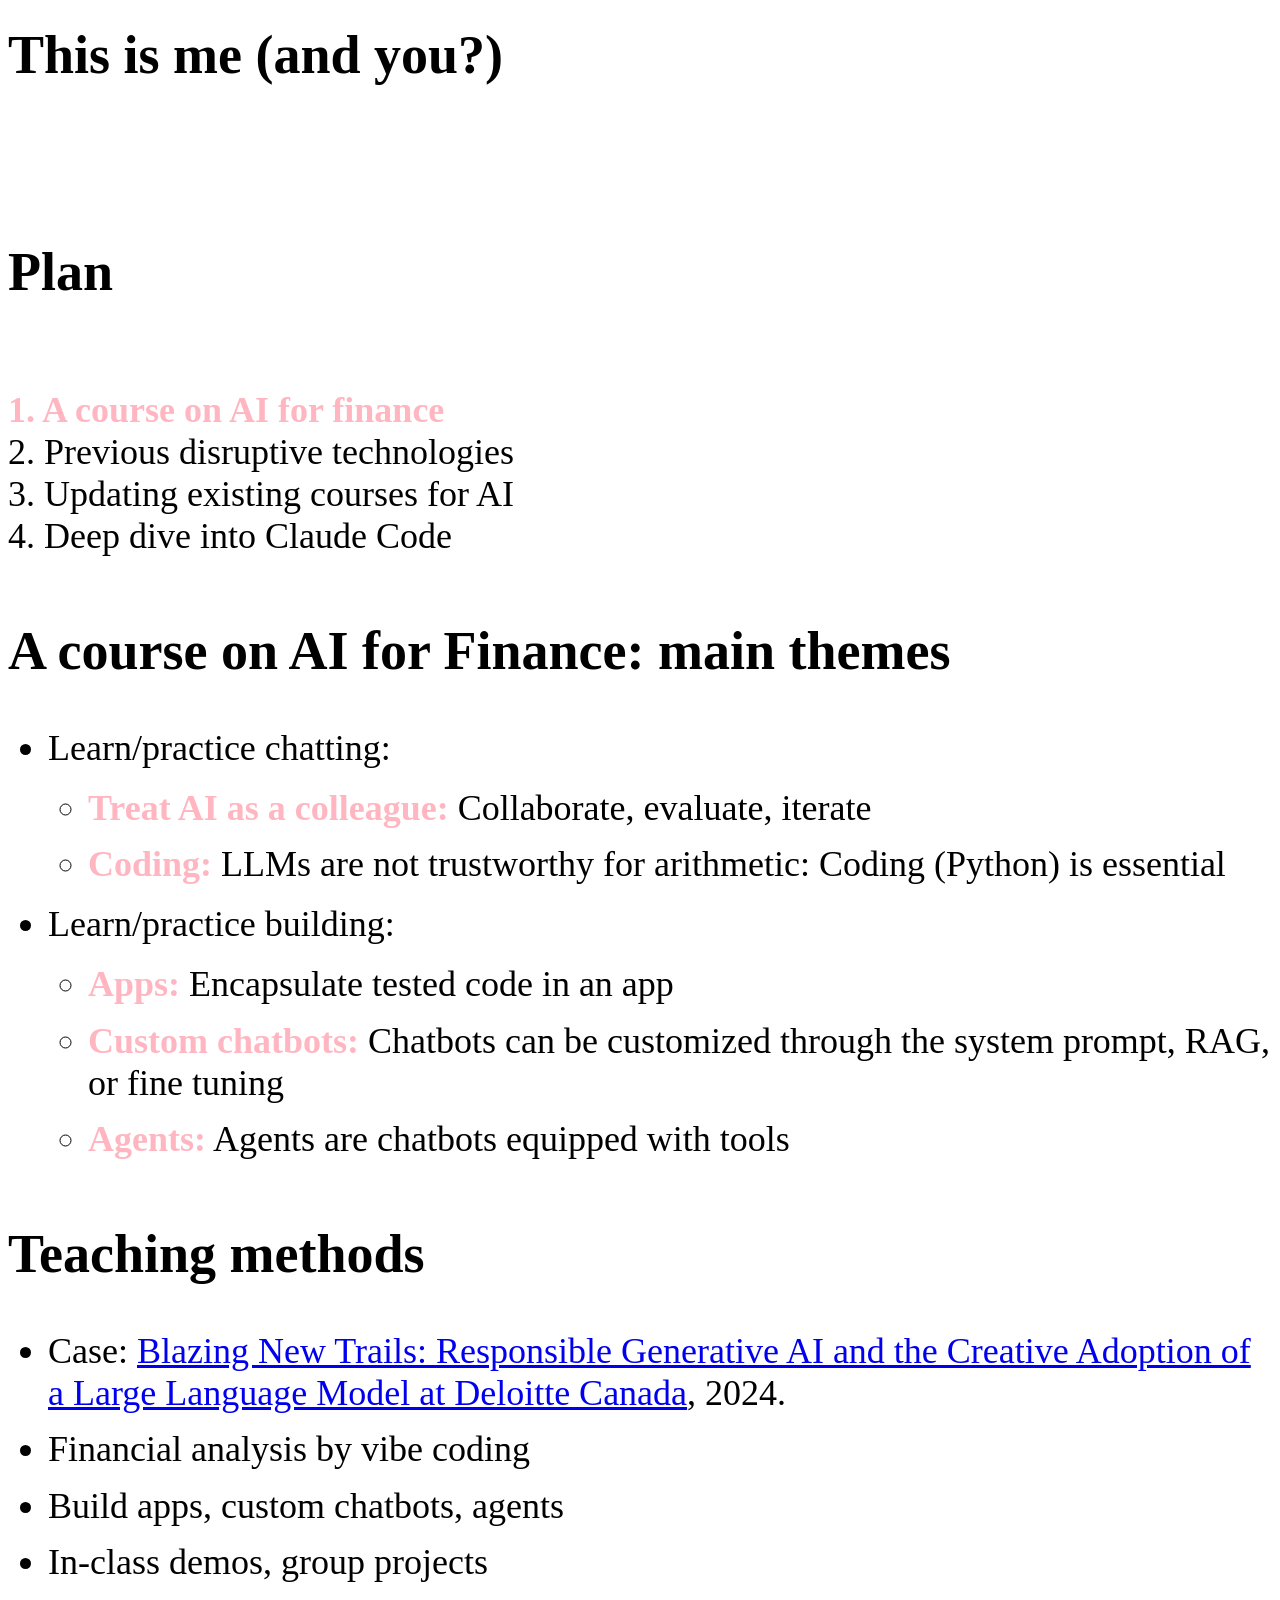
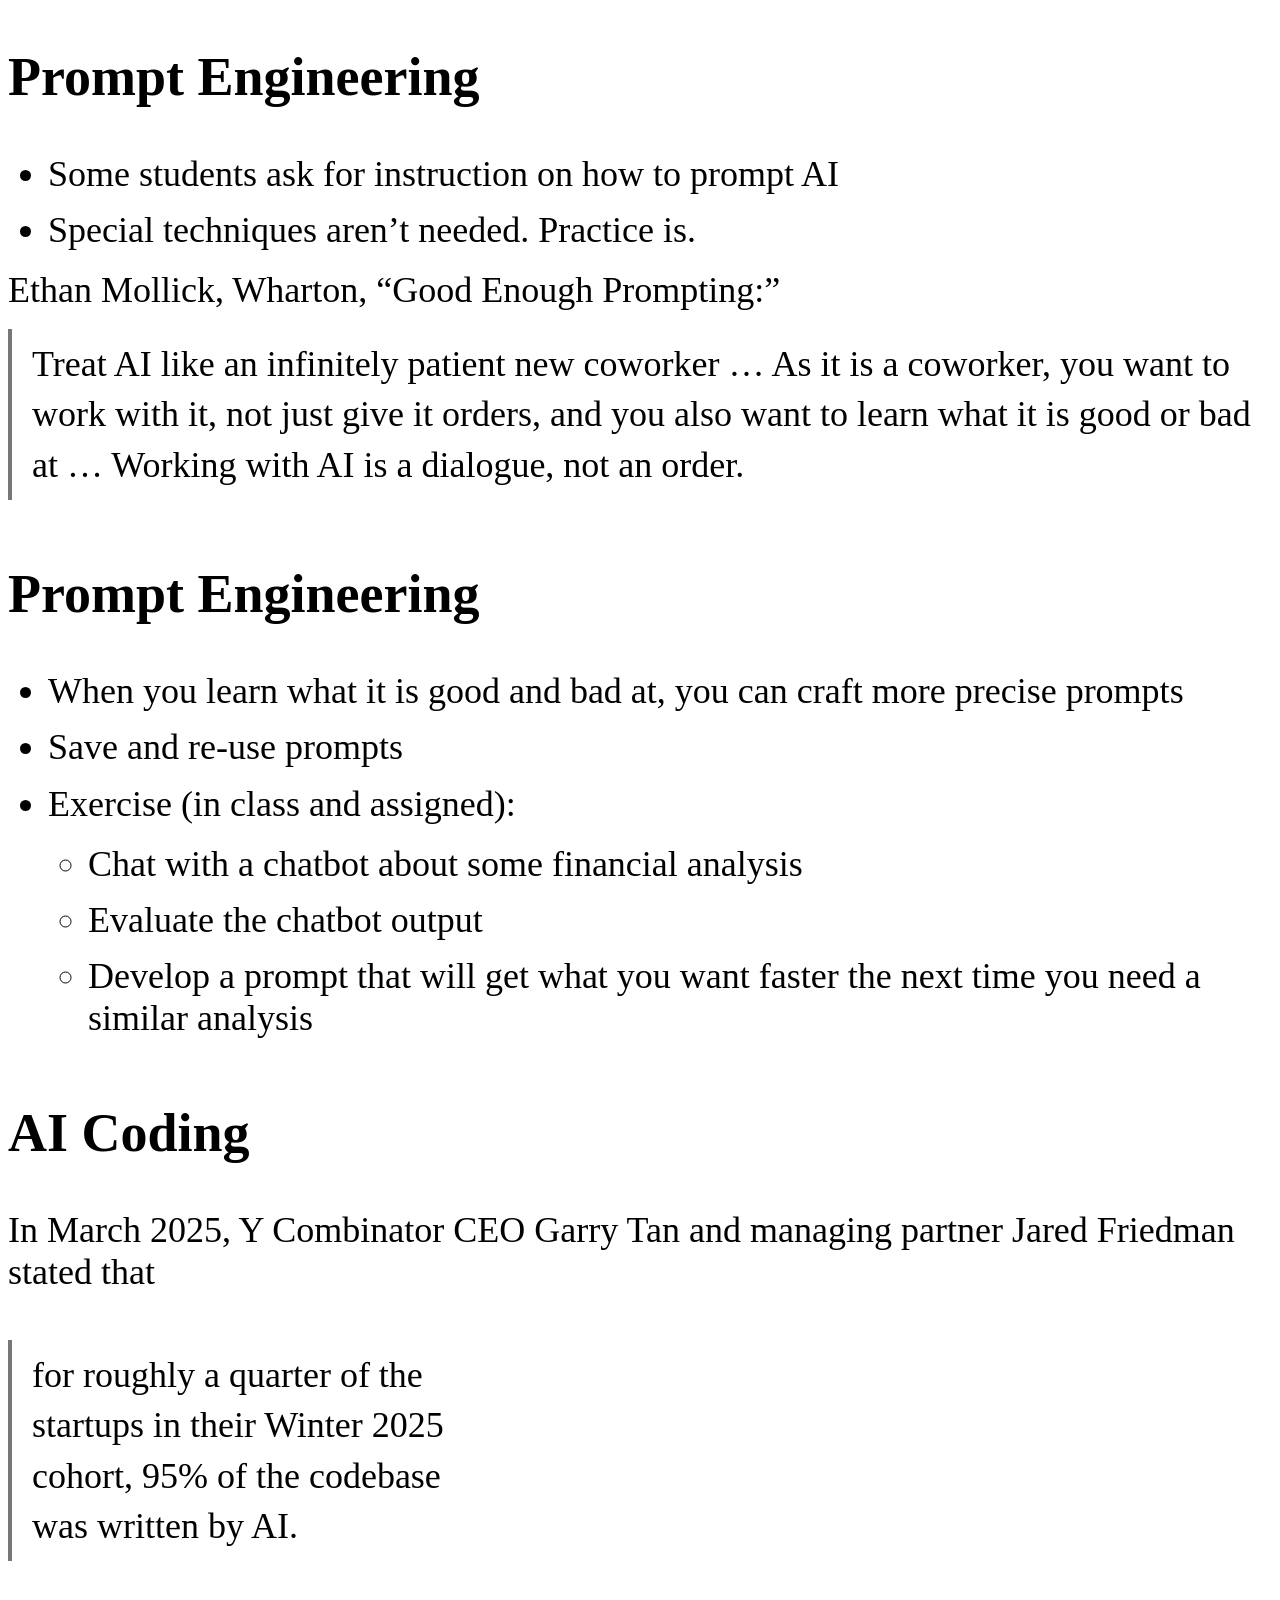
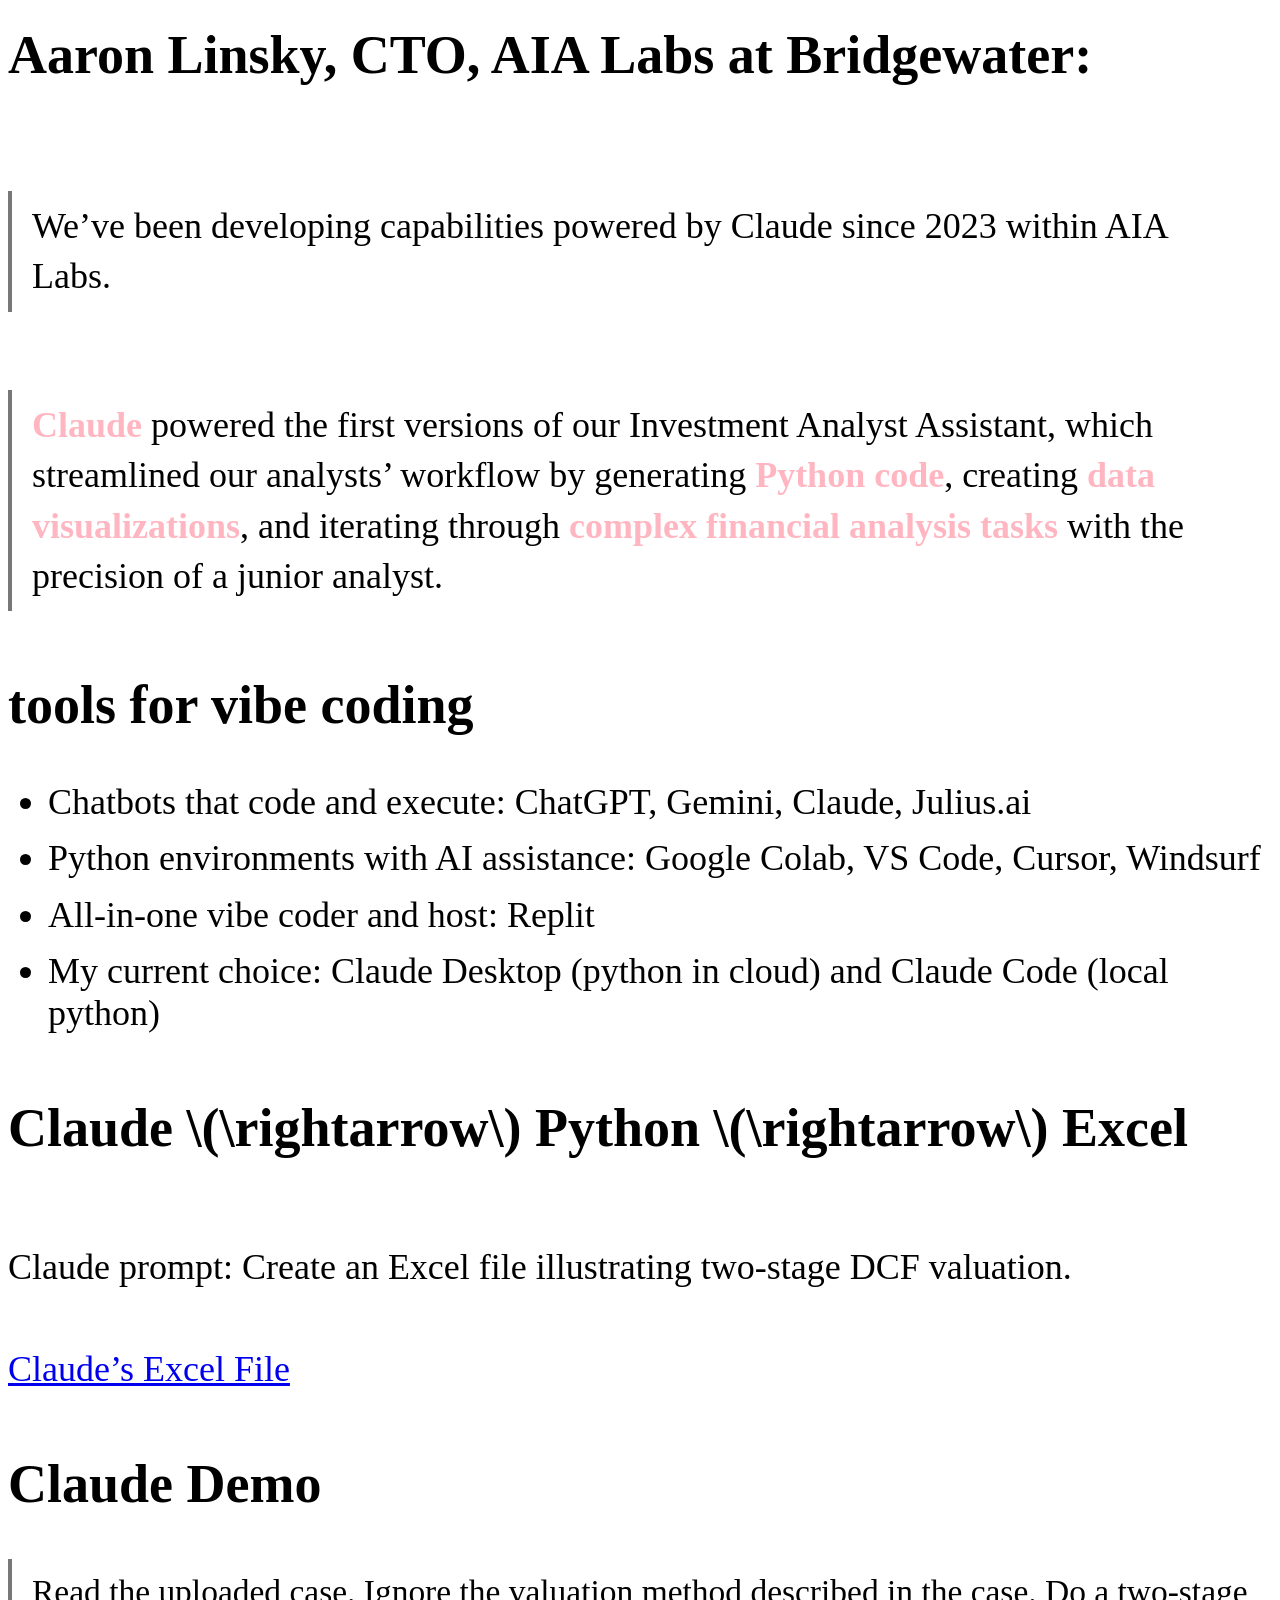
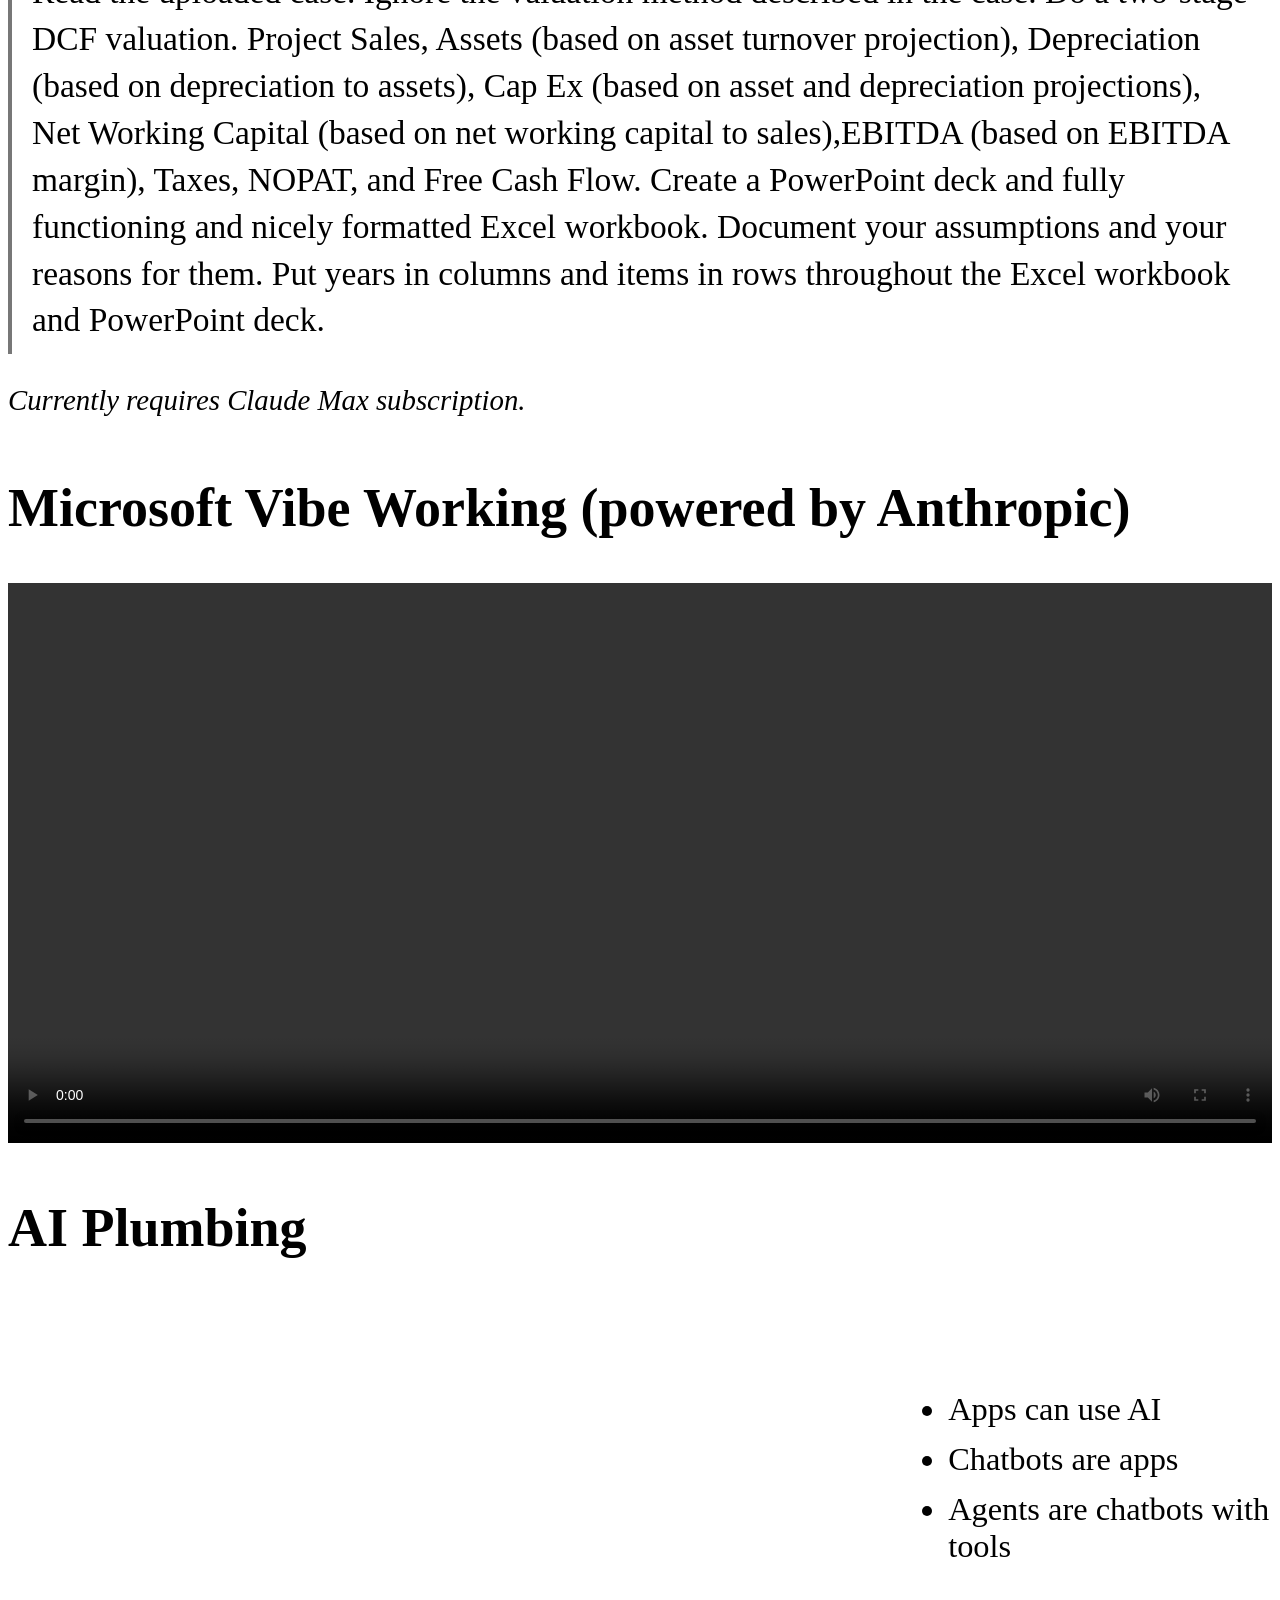
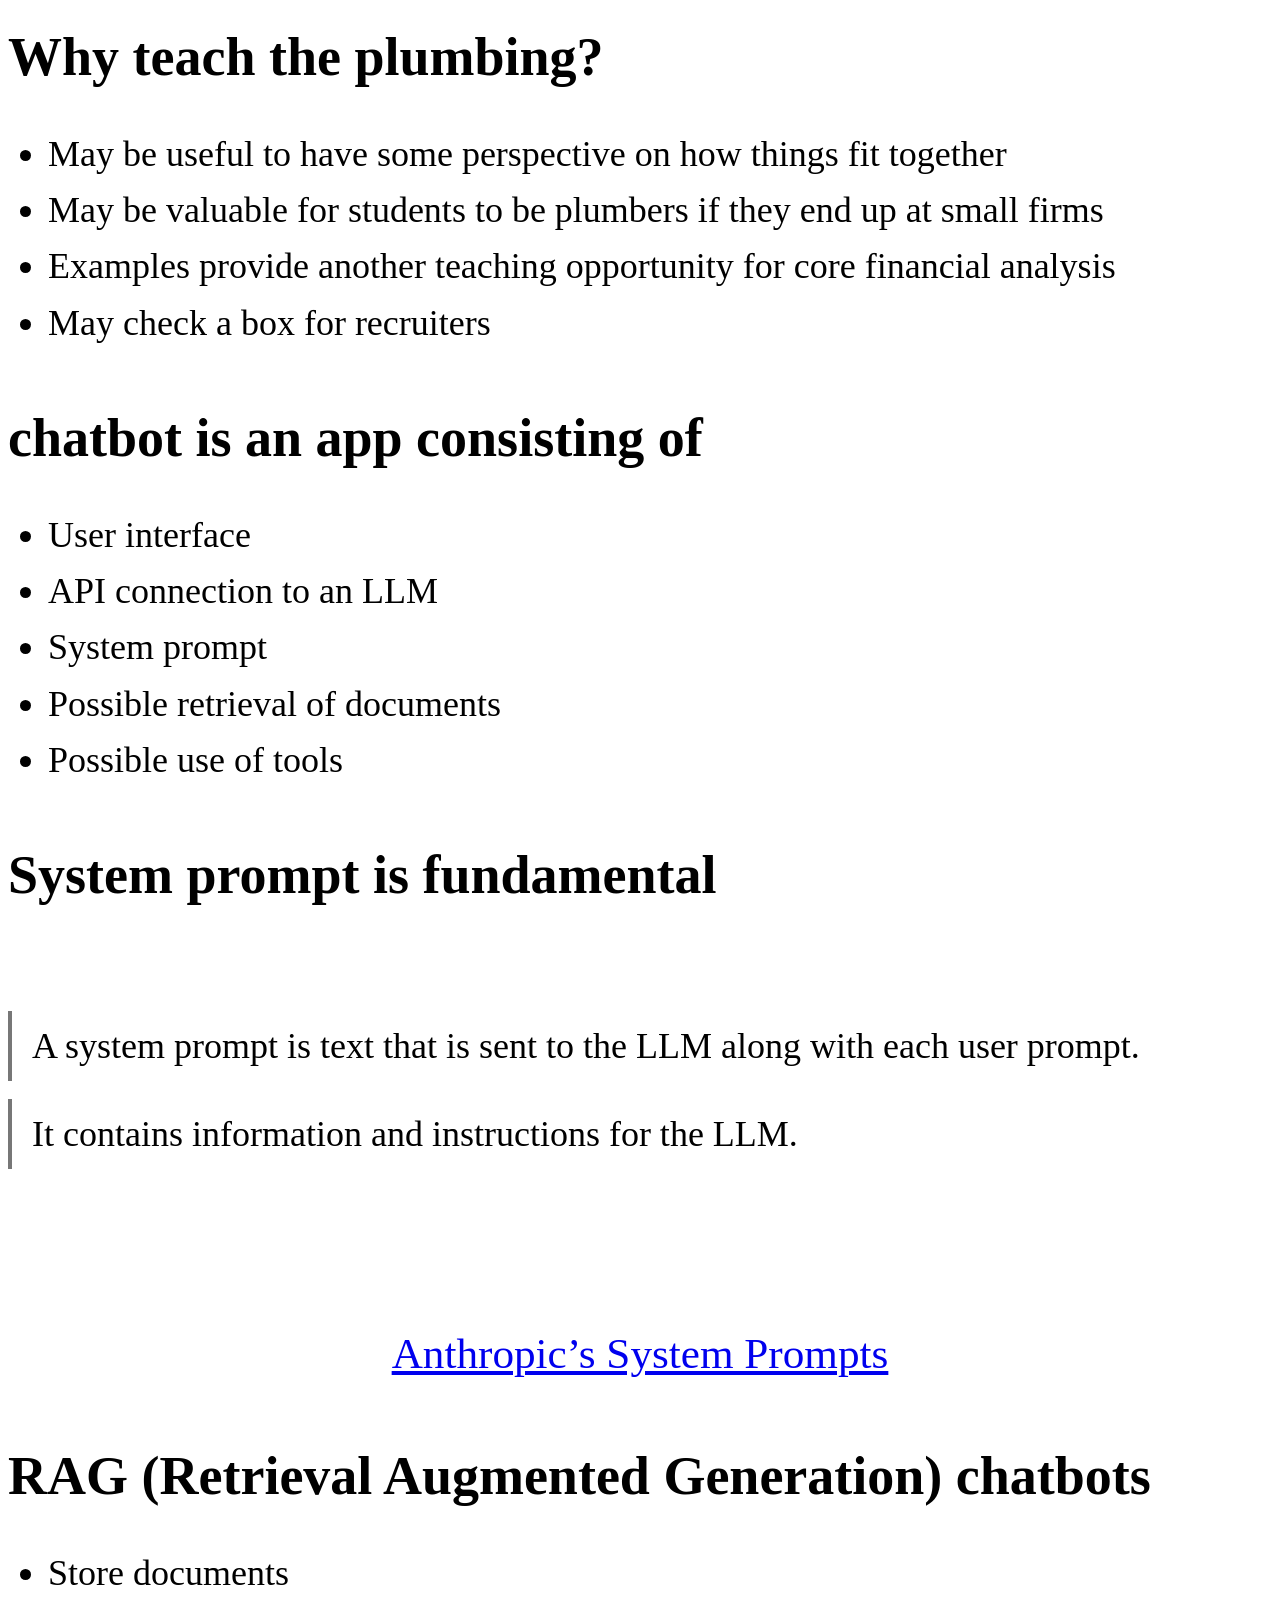
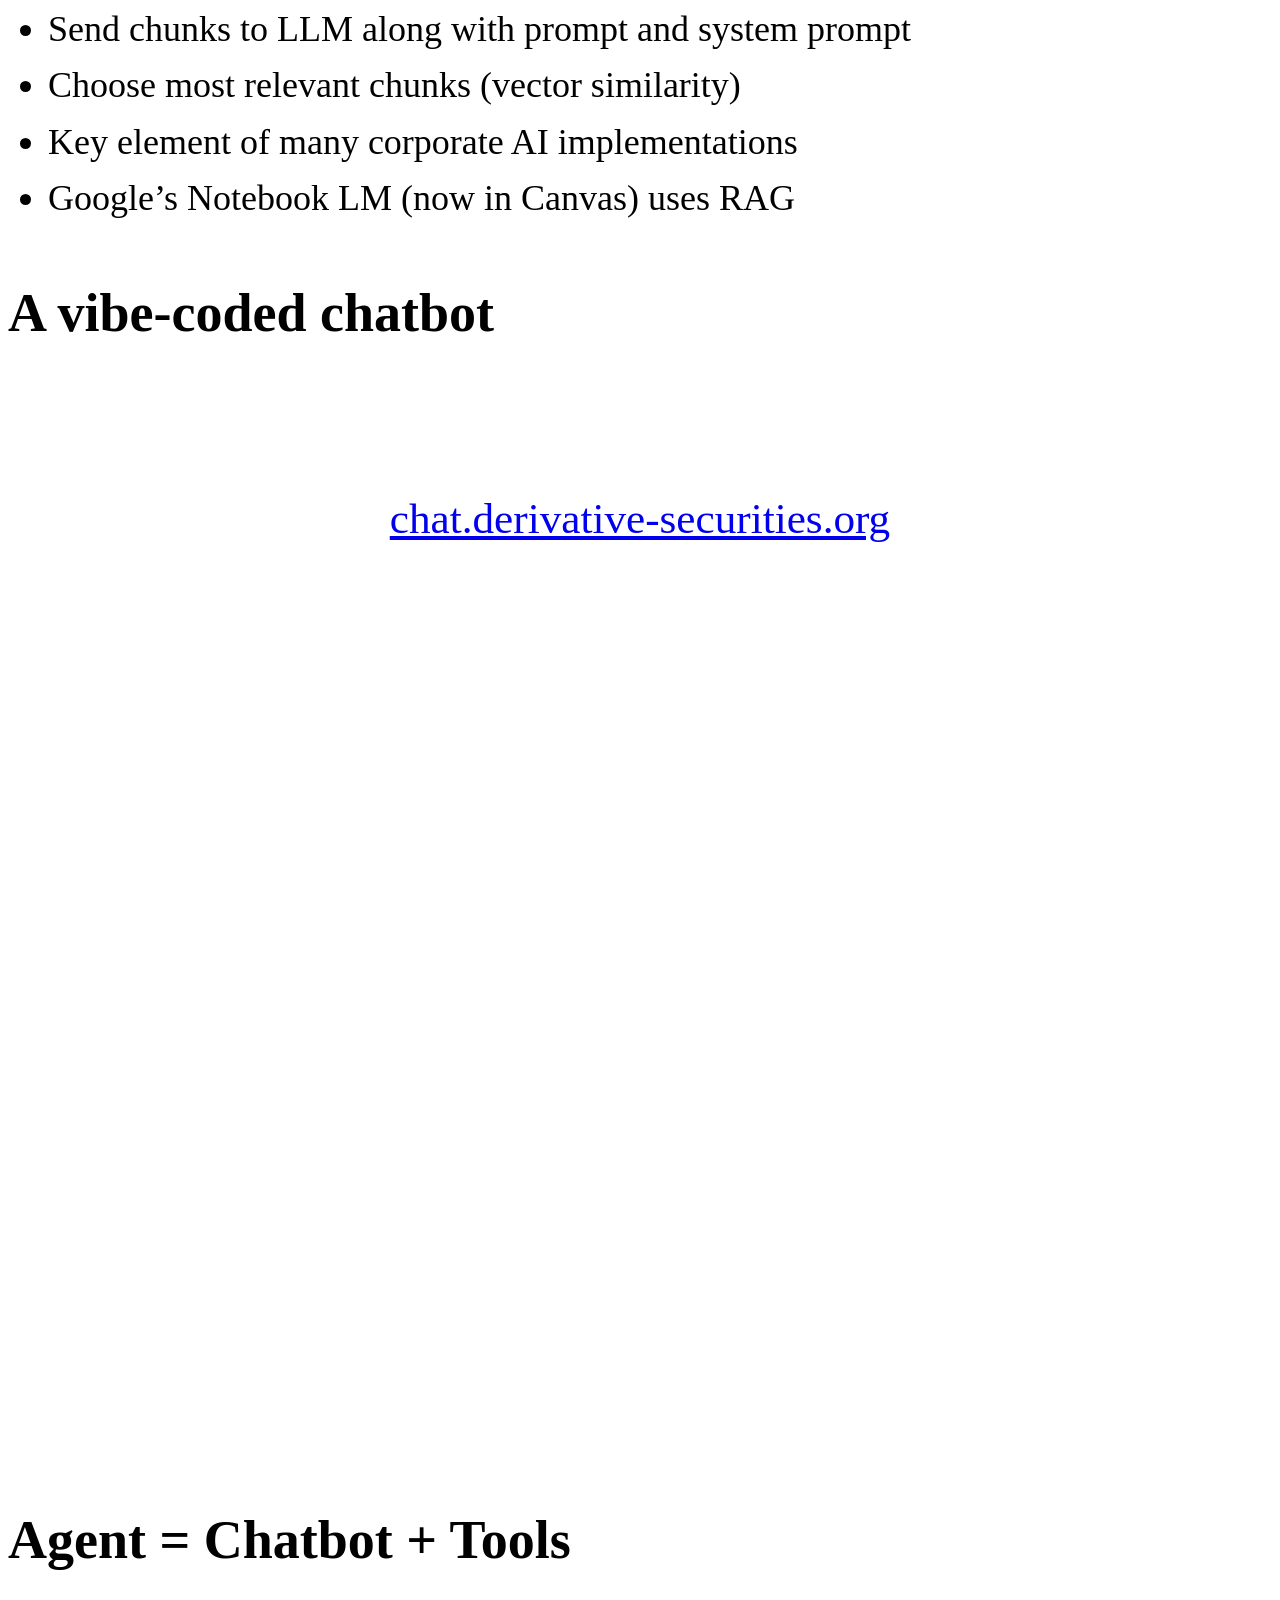
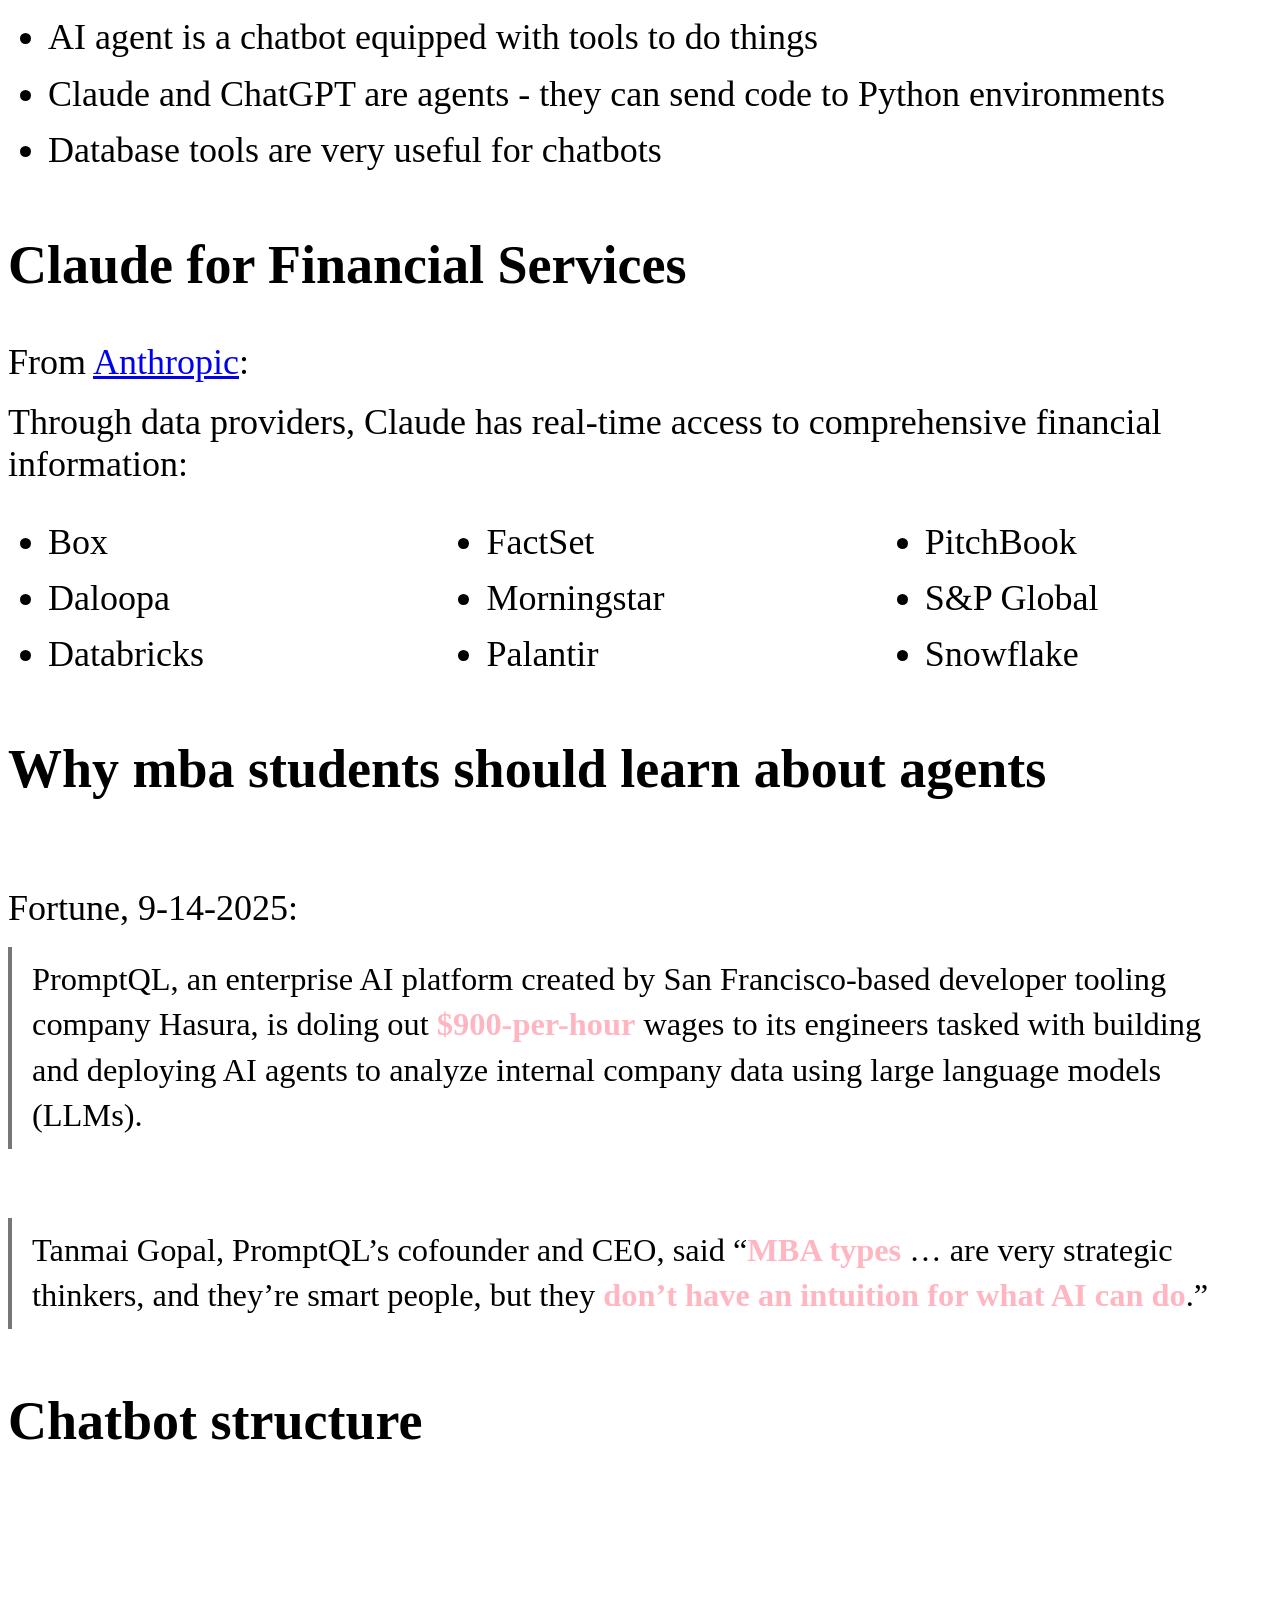
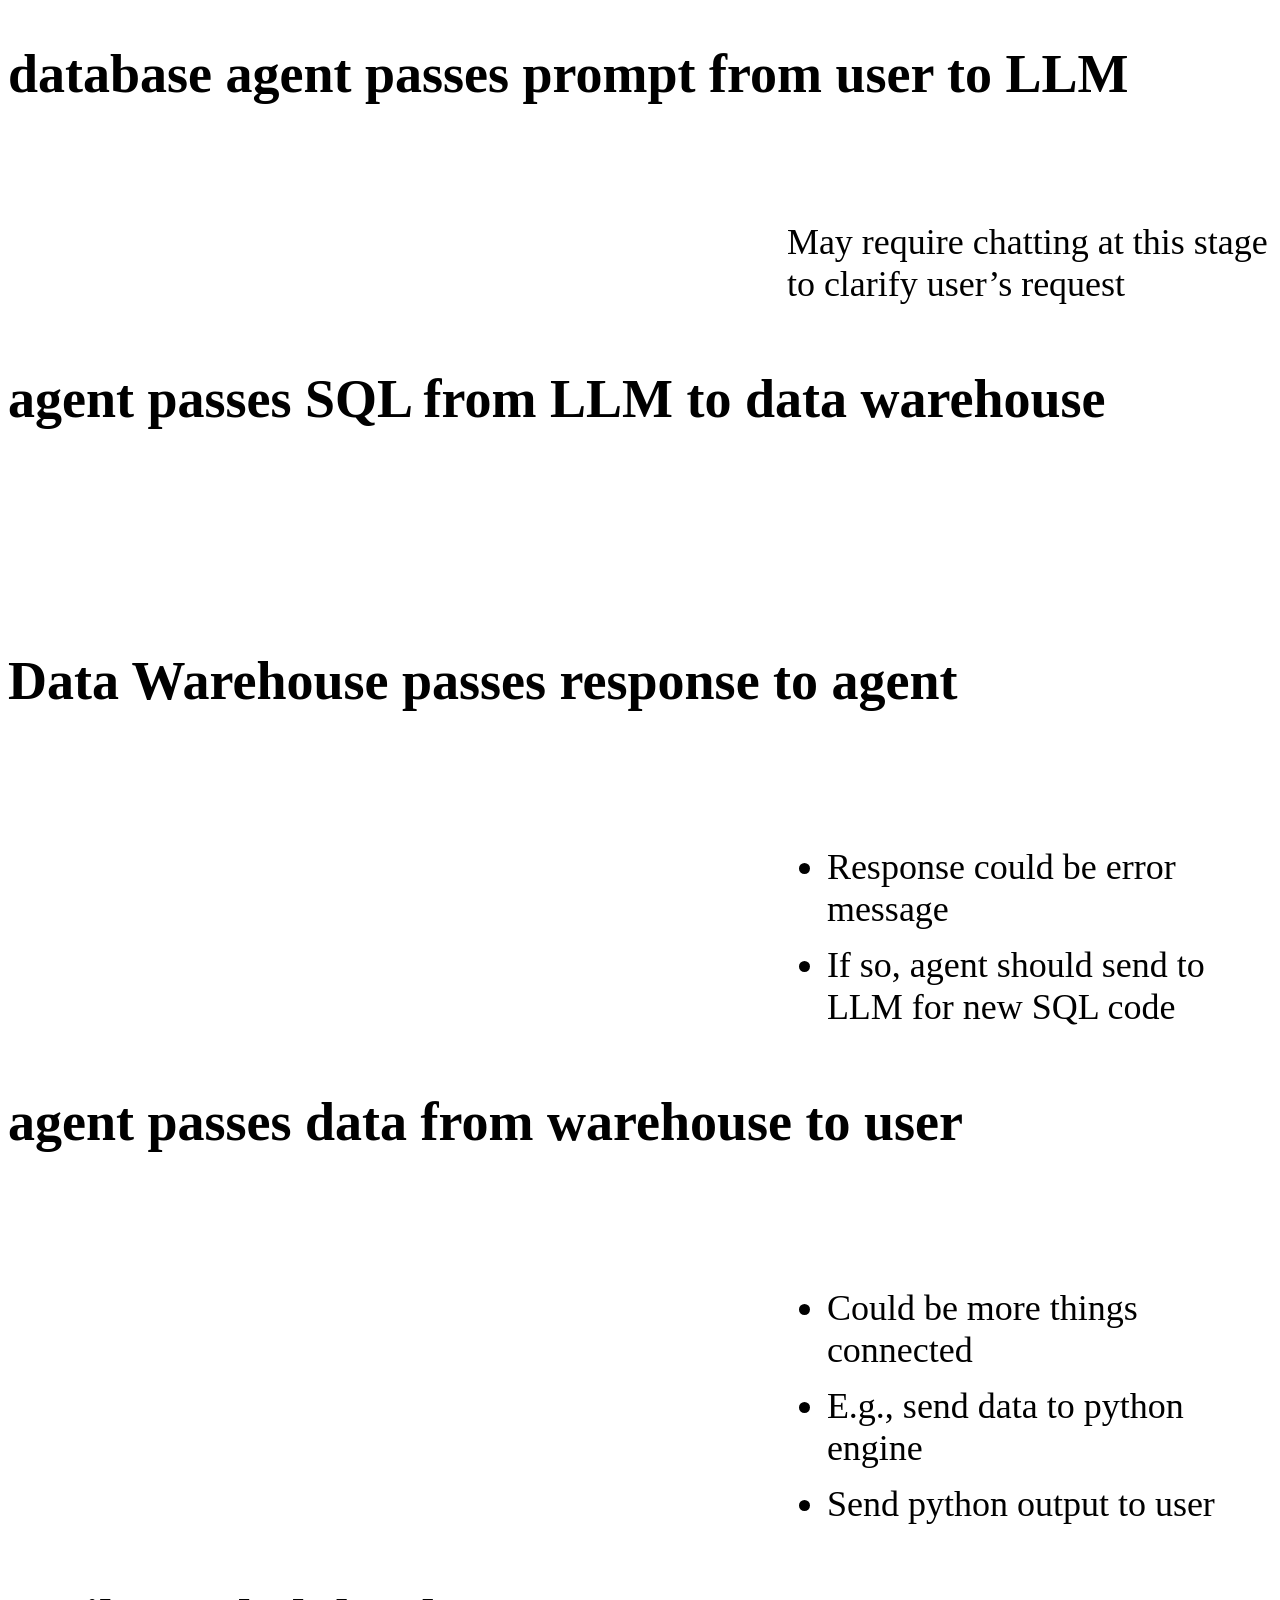
==== commit 5037a484: "Render updated presentation 🤖 Generated with [Claude Code](https://claude.com/claude-code)  Co-Autho" ====
--- a/docs/index.html
+++ b/docs/index.html
@@ -310,7 +310,7 @@
 </section>
 <section id="claude-demo" class="slide level2">
 <h2>Claude Demo</h2>
-<div style="font-size: 0.9em};">
+<div style="font-size: 0.93em">
 <div class="quote-box">
 <p>Read the uploaded case. Ignore the valuation method described in the case. Do a two-stage DCF valuation. Project Sales, Assets (based on asset turnover projection), Depreciation (based on depreciation to assets), Cap Ex (based on asset and depreciation projections), Net Working Capital (based on net working capital to sales),EBITDA (based on EBITDA margin), Taxes, NOPAT, and Free Cash Flow. Create a PowerPoint deck and fully functioning and nicely formatted Excel workbook. Document your assumptions and your reasons for them. Put years in columns and items in rows throughout the Excel workbook and PowerPoint deck.</p>
 </div>
--- a/docs/custom-spacing.css
+++ b/docs/custom-spacing.css
@@ -127,17 +127,30 @@
   background: transparent !important;
 }
 
-/* Ensure the slide content area doesn't have a background on iframe and background-image slides */
+/* Ensure the slide content area doesn't have a background on iframe, background-image, and background-video slides */
 body.light-theme .reveal section.has-light-background,
 body.light-theme .reveal section[data-background-iframe],
-body.light-theme .reveal section[data-background-image] {
+body.light-theme .reveal section[data-background-image],
+body.light-theme .reveal section[data-background-video] {
   background: transparent !important;
 }
 
 body:not(.light-theme) .reveal section.has-dark-background,
 body:not(.light-theme) .reveal section[data-background-iframe],
-body:not(.light-theme) .reveal section[data-background-image] {
-  background: transparent !important;
+body:not(.light-theme) .reveal section[data-background-image],
+body:not(.light-theme) .reveal section[data-background-video] {
+  background: transparent !important;
+}
+
+/* Hide empty h2 tags on background-video slides */
+.reveal section[data-background-video] h2:empty {
+  display: none !important;
+}
+
+/* Force all content to be transparent on background-video slides in light mode */
+body.light-theme .reveal section[data-background-video] * {
+  background: transparent !important;
+  background-color: transparent !important;
 }
 
 /* Ensure slide background is visible for background-image slides */
